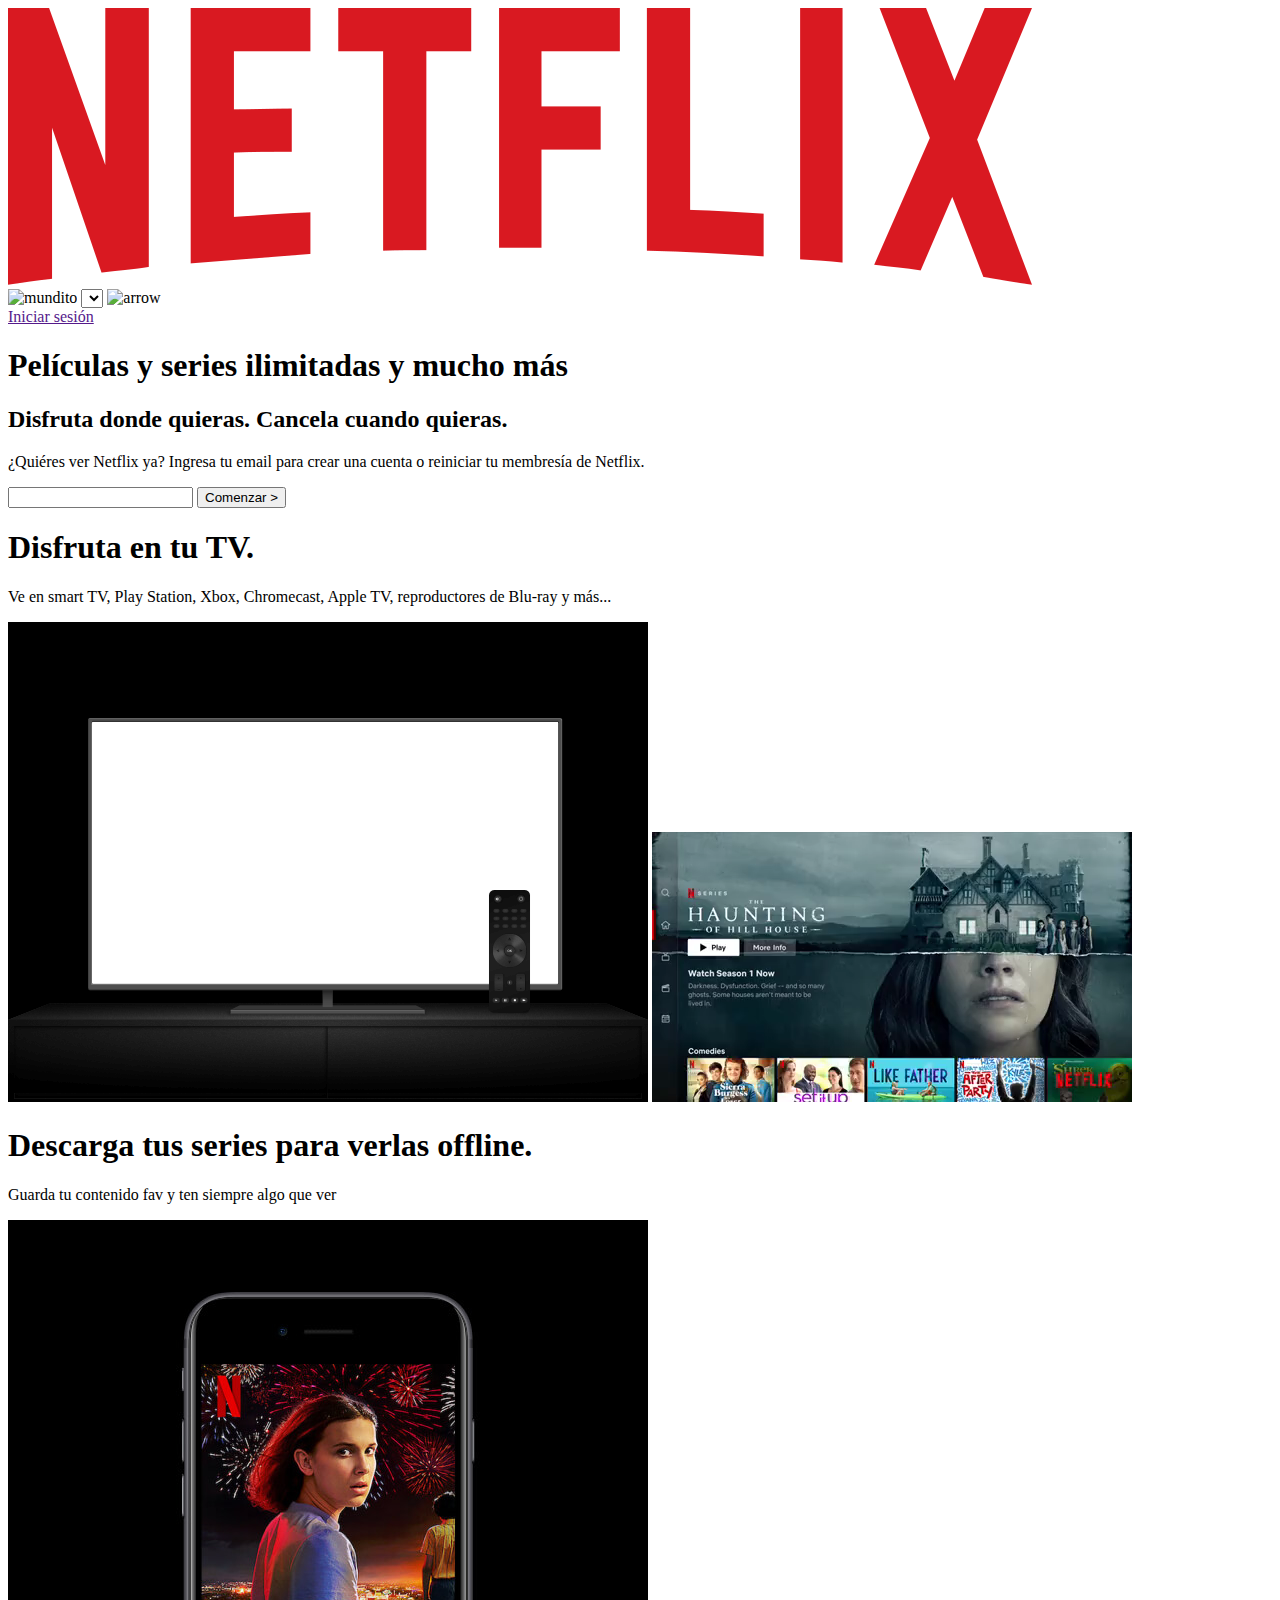
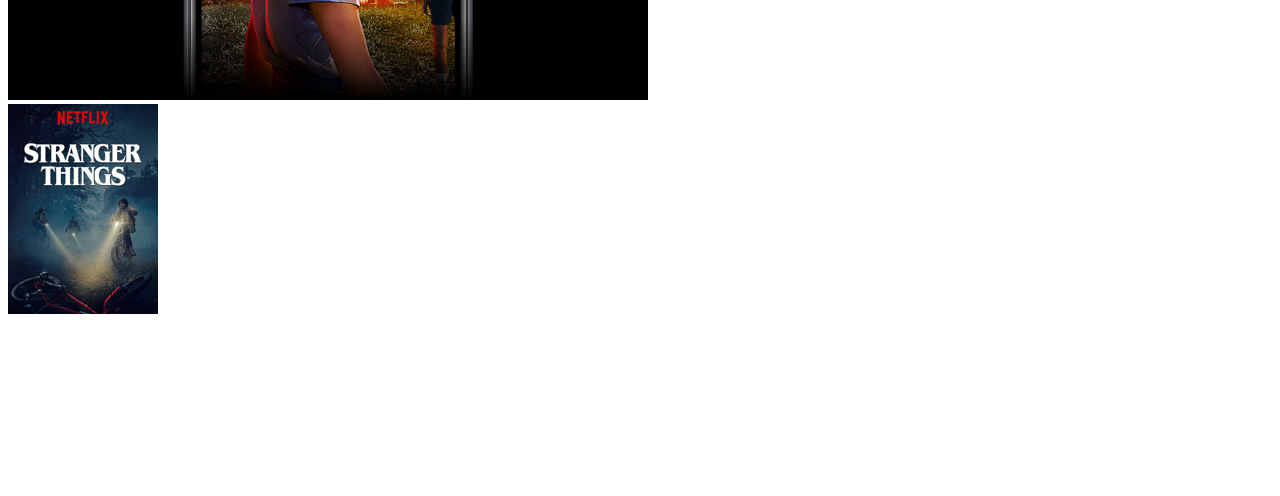
==== index.html @ 96c346c4 "many changes done" ====
<!DOCTYPE html>
<html lang="en">

	<head>
		<meta charset="UTF-8">
		<meta http-equiv="X-UA-Compatible" content="IE=edge">
		<meta name="viewport" content="width=device-width, initial-scale=1.0">
		<link rel="shortcut icon" href="./assets/icons/nficon.ico" type="image/x-icon">
		<link rel="stylesheet" href="css/main.css">
		<title>Netflix Clone</title>
	</head>

	<body>
		<header>
			<div class="navbar">
				<img src="./assets/img/netflix-logo.png" alt="netflix-logo" class="logo">
				<div class="language-switcher">
					<img src="mundito" alt="mundito">
					<select name="" id="" class="switcher">Español</select>
					<img src="arrow" alt="arrow">
				</div>
				<a href="" class="login">Iniciar sesión</a>
			</div>
		</header>
		<section class="hero">
			<h1 class="title">Películas y series ilimitadas y mucho más</h1>
			<h2 class="subtitle">Disfruta donde quieras. Cancela cuando quieras.</h2>
			<p>¿Quiéres ver Netflix ya? Ingresa tu email para crear una cuenta o reiniciar tu membresía de Netflix.</p>
			<input type="email">
			<button class="begin">Comenzar > </button>
		</section>
		<section class="devices">
			<h1 class="title">Disfruta en tu TV.</h1>
			<p>Ve en smart TV, Play Station, Xbox, Chromecast, Apple TV, reproductores de Blu-ray y más...</p>
			<div class="full-img-tele">
				<img src="./assets/img/tv.png" alt="tv">
				<video src="./assets/videos/video-tv-1.m4v"></video>
			</div>
		</section>
		<section class="download">
			<h1 class="title">Descarga tus series para verlas offline.</h1>
			<p>Guarda tu contenido fav y ten siempre algo que ver</p>
			<div class="full-img-stranger">
				<img src="./assets/img/mobile-stranger.jpg" alt="stranger">
				<div class="wrapper">
					<img src="./assets/img/boxshot-stranger-things.png" alt="maybe">
					<p></p>
					<p></p>
					<video src=""></video>
				</div>
			</div>
		</section>
		
	</body>
</html>
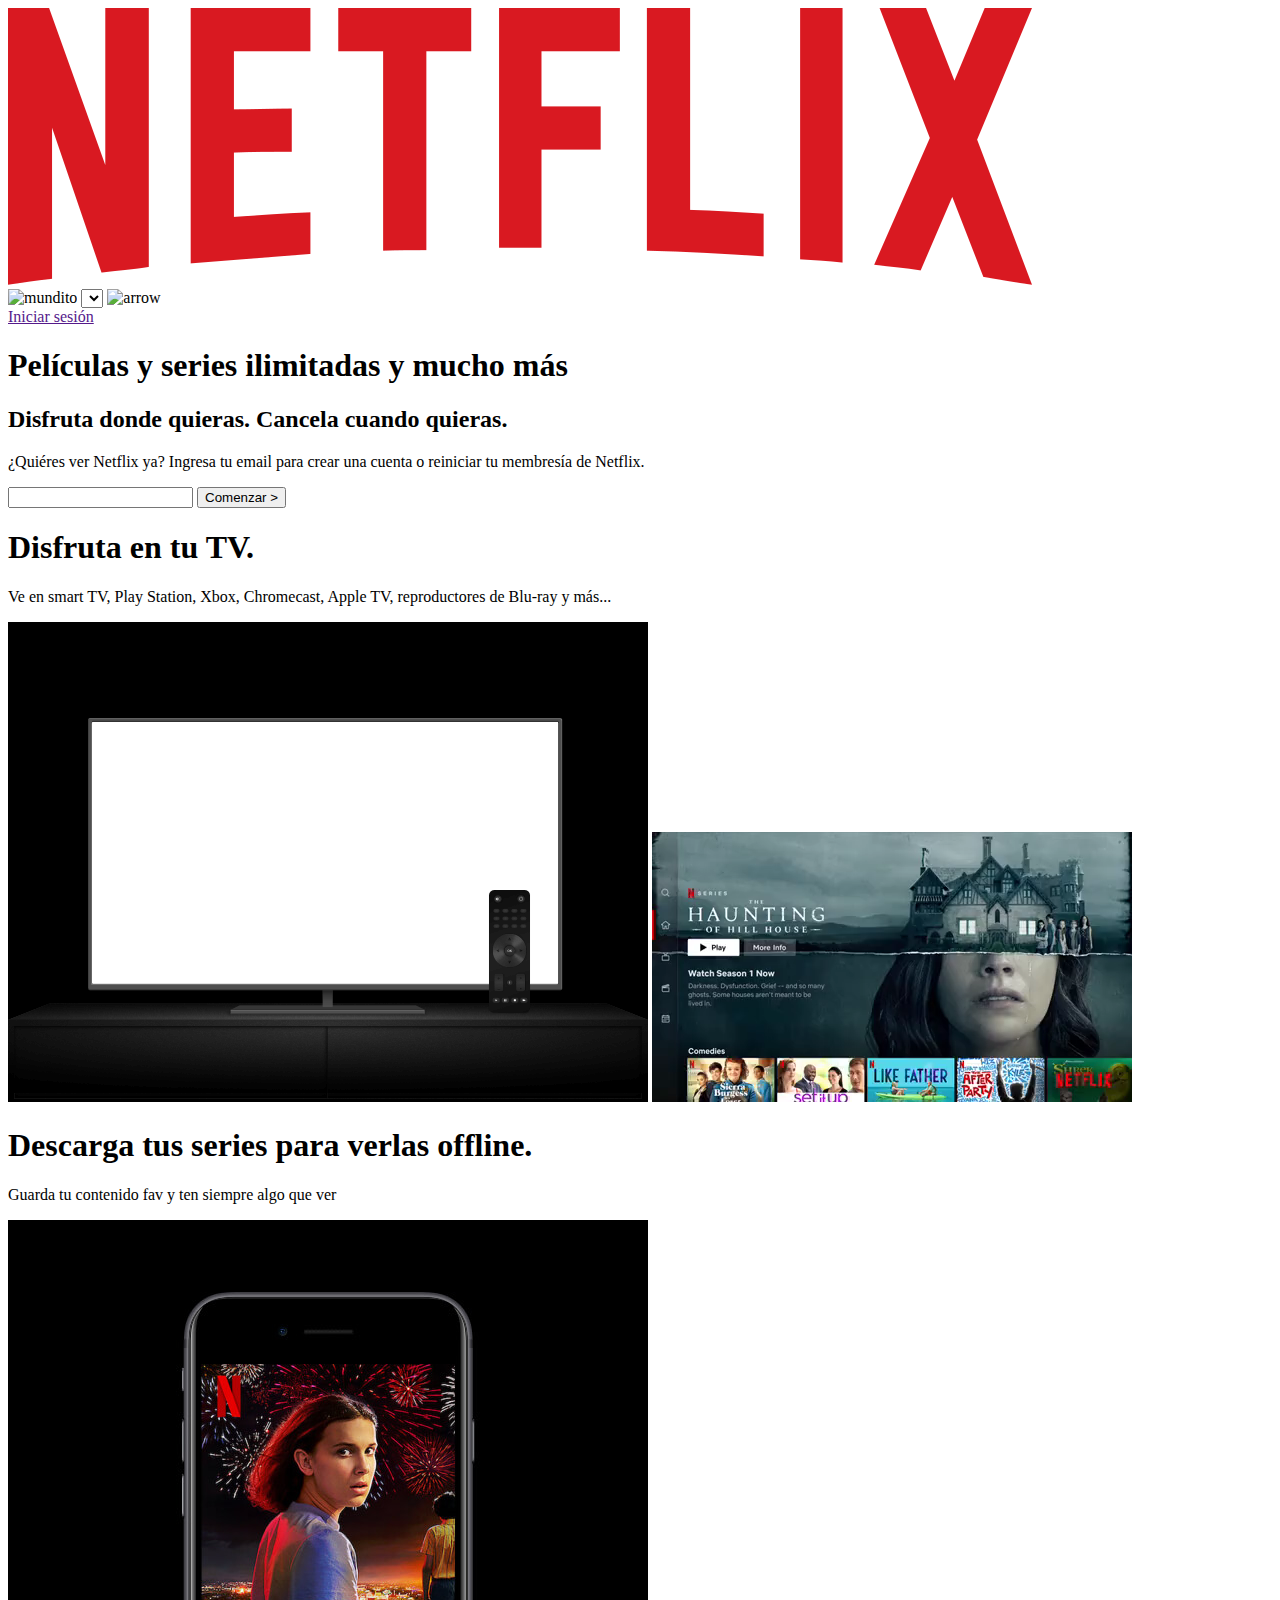
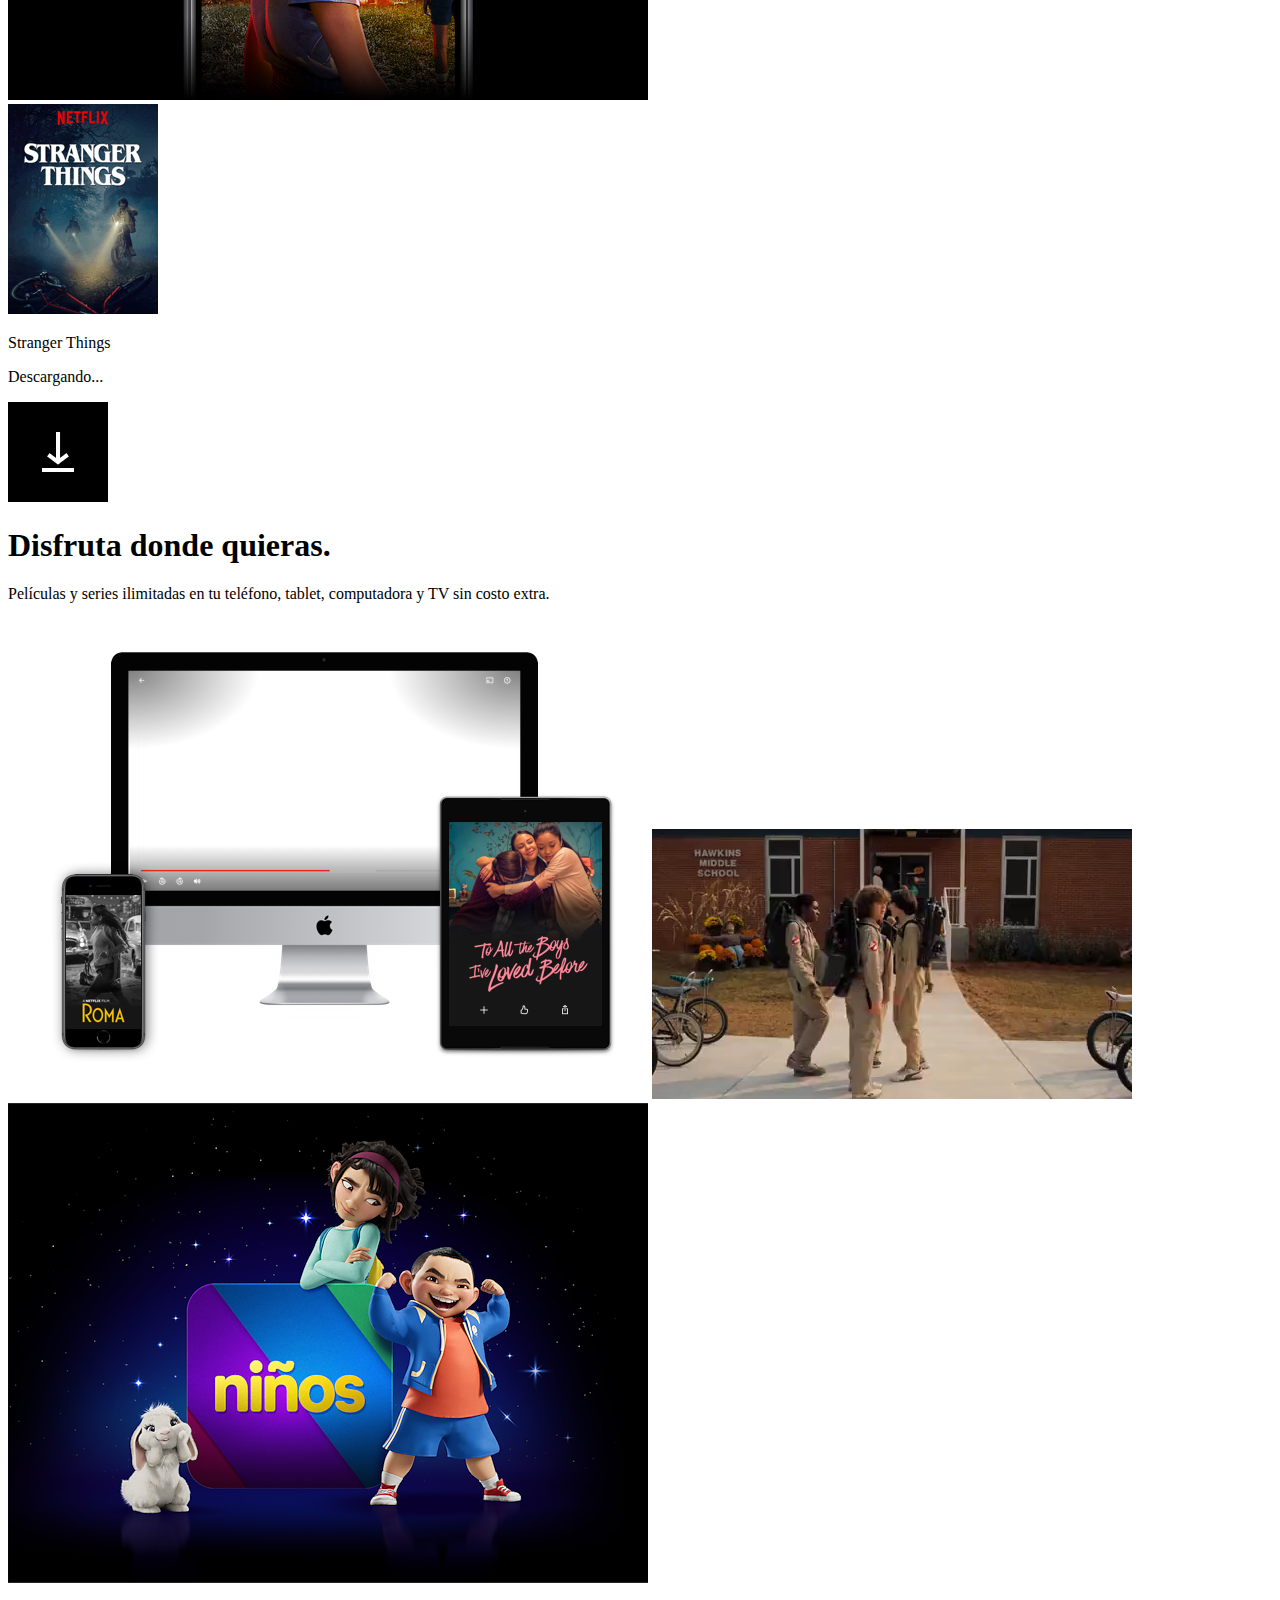
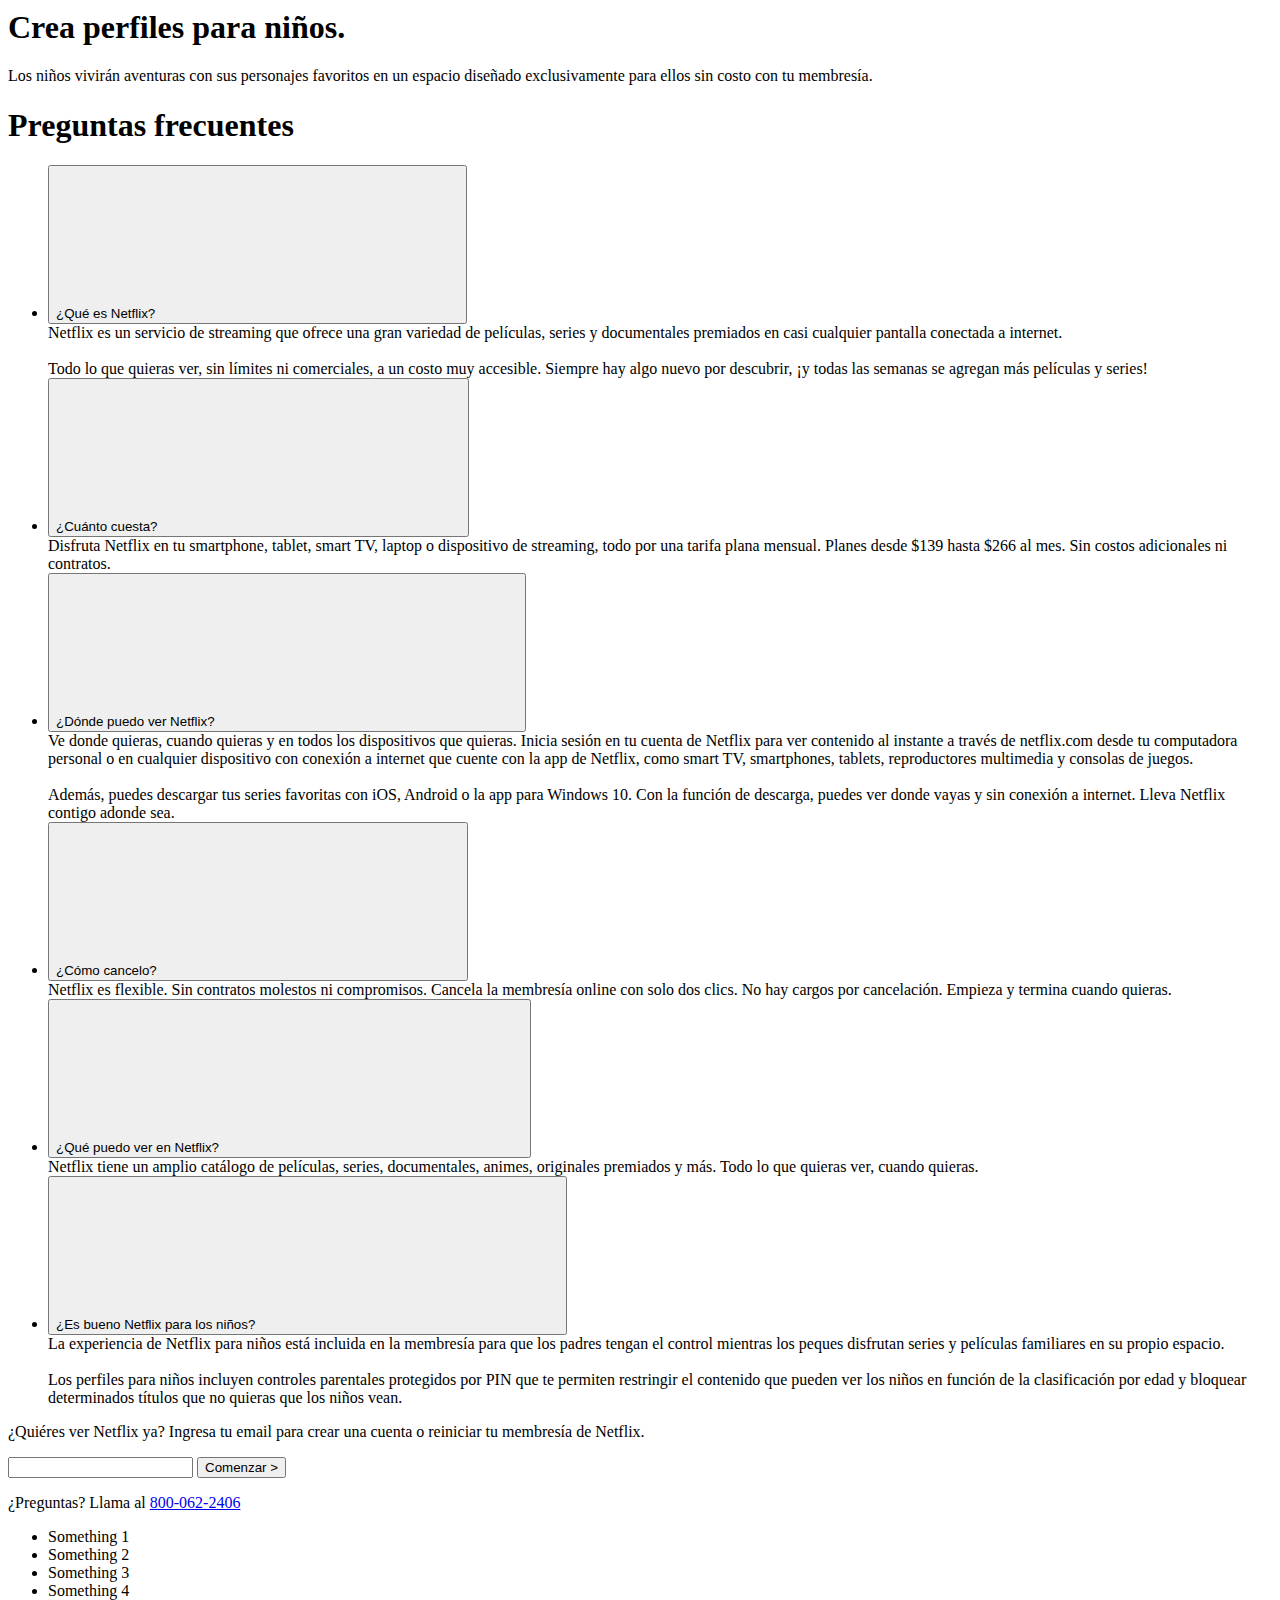
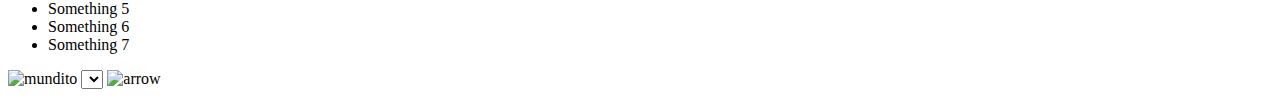
==== commit 1585d625: "estructura base de landing netflix terminada" ====
--- a/index.html
+++ b/index.html
@@ -25,9 +25,11 @@
 		<section class="hero">
 			<h1 class="title">Películas y series ilimitadas y mucho más</h1>
 			<h2 class="subtitle">Disfruta donde quieras. Cancela cuando quieras.</h2>
-			<p>¿Quiéres ver Netflix ya? Ingresa tu email para crear una cuenta o reiniciar tu membresía de Netflix.</p>
-			<input type="email">
-			<button class="begin">Comenzar > </button>
+			<div class="card">
+				<p>¿Quiéres ver Netflix ya? Ingresa tu email para crear una cuenta o reiniciar tu membresía de Netflix.</p>
+				<input type="email">
+				<button class="begin">Comenzar > </button>
+			</div>
 		</section>
 		<section class="devices">
 			<h1 class="title">Disfruta en tu TV.</h1>
@@ -44,12 +46,151 @@
 				<img src="./assets/img/mobile-stranger.jpg" alt="stranger">
 				<div class="wrapper">
 					<img src="./assets/img/boxshot-stranger-things.png" alt="maybe">
-					<p></p>
-					<p></p>
-					<video src=""></video>
+					<p>Stranger Things</p>
+					<p>Descargando...</p>
+					<img src="./assets/gifs/download-icon.gif" alt="download-gif">
 				</div>
 			</div>
 		</section>
-		
+		<section class="anywhere">
+			<h1 class="title">Disfruta donde quieras.</h1>
+			<p>Películas y series ilimitadas en tu teléfono, tablet, computadora y TV sin costo extra.</p>
+			<div class="wrapper">
+				<img src="./assets/img/device-pile.png" alt="devices">
+				<video src="./assets/videos/video-devices.m4v"></video>
+			</div>
+		</section>
+		<section class="kids">
+			<img src="./assets/img/kids.png" alt="kids-section">
+			<div class="text-kids">
+				<h1 class="title">Crea perfiles para niños.</h1>
+				<p>Los niños vivirán aventuras con sus personajes favoritos en un espacio diseñado exclusivamente para ellos sin
+					costo con tu membresía.</p>
+			</div>
+		</section>
+		<section class="faq">
+			<h1 class="title">Preguntas frecuentes</h1>
+			<ul class="faqs-list">
+				<li>
+					<button>¿Qué es Netflix?
+						<svg>cross</svg>
+					</button>
+					<div class="faq-answer">
+						<span>
+							Netflix es un servicio de streaming que ofrece una gran variedad de películas, series y documentales
+							premiados en casi
+							cualquier pantalla conectada a internet.
+							<br>
+							<br>
+							Todo lo que quieras ver, sin límites ni comerciales, a un costo muy accesible. Siempre hay algo nuevo por
+							descubrir, ¡y
+							todas las semanas se agregan más películas y series!
+						</span>
+					</div>
+				</li>
+				<li>
+					<button>¿Cuánto cuesta?
+						<svg>cross</svg>
+					</button>
+					<div class="faq-answer">
+						<span>
+							Disfruta Netflix en tu smartphone, tablet, smart TV, laptop o dispositivo de streaming, todo por una
+							tarifa plana
+							mensual. Planes desde $139 hasta $266 al mes. Sin costos adicionales ni contratos.
+						</span>
+					</div>
+				</li>
+				<li>
+					<button>¿Dónde puedo ver Netflix?
+						<svg>cross</svg>
+					</button>
+					<div class="faq-answer">
+						<span>
+							Ve donde quieras, cuando quieras y en todos los dispositivos que quieras. Inicia sesión en tu cuenta
+							de Netflix para ver
+							contenido al instante a través de netflix.com desde tu computadora personal o en cualquier dispositivo con
+							conexión a
+							internet que cuente con la app de Netflix, como smart TV, smartphones, tablets, reproductores multimedia y
+							consolas de
+							juegos.
+							<br>
+							<br>
+							Además, puedes descargar tus series favoritas con iOS, Android o la app para Windows 10. Con la función de
+							descarga,
+							puedes ver donde vayas y sin conexión a internet. Lleva Netflix contigo adonde sea.
+						</span>
+					</div>
+				</li>
+				<li>
+					<button>¿Cómo cancelo?
+						<svg>cross</svg>
+					</button>
+					<div class="faq-answer">
+						<span>
+							Netflix es flexible. Sin contratos molestos ni compromisos. Cancela la membresía online con solo dos
+							clics. No hay cargos por cancelación. Empieza y termina cuando quieras.
+						</span>
+					</div>
+				</li>
+				<li>
+					<button>¿Qué puedo ver en Netflix?
+						<svg>cross</svg>
+					</button>
+					<div class="faq-answer">
+						<span>
+							Netflix tiene un amplio catálogo de películas, series, documentales, animes, originales premiados y
+							más. Todo lo que quieras ver, cuando quieras.
+						</span>
+					</div>
+				</li>
+				<li>
+					<button>¿Es bueno Netflix para los niños?
+						<svg>cross</svg>
+					</button>
+					<div class="faq-answer">
+						<span>La experiencia de Netflix para niños está incluida en la membresía para que los padres tengan el
+							control mientras los peques disfrutan series y películas familiares en su propio espacio.
+							<br>
+							<br>
+							Los perfiles para niños incluyen controles parentales protegidos por PIN que te permiten restringir el
+							contenido que
+							pueden ver los niños en función de la clasificación por edad y bloquear determinados títulos que no
+							quieras que los
+							niños vean.
+						</span>
+					</div>
+				</li>
+			</ul>
+			<div class="card">
+				<p>¿Quiéres ver Netflix ya? Ingresa tu email para crear una cuenta o reiniciar tu membresía de Netflix.</p>
+				<input type="email">
+				<button class="begin">Comenzar > </button>
+			</div>
+		</section>
+		<footer class="footer-container">
+			<div class="wrapper">
+				<div class="footer-divider"></div>
+				<div class="footer-question">
+					<p>¿Preguntas? Llama al <a href="#">800-062-2406</a></p>
+				</div>
+				<div class="footer-list">
+					<ul>
+						<li>Something 1</li>
+						<li>Something 2</li>
+						<li>Something 3</li>
+						<li>Something 4</li>
+						<li>Something 5</li>
+						<li>Something 6</li>
+						<li>Something 7</li>
+					</ul>
+				</div>
+			</div>
+			<div class="language-switcher">
+				<img src="mundito" alt="mundito">
+				<select name="" id="" class="switcher">Español</select>
+				<img src="arrow" alt="arrow">
+			</div>
+		</footer>
 	</body>
+
 </html>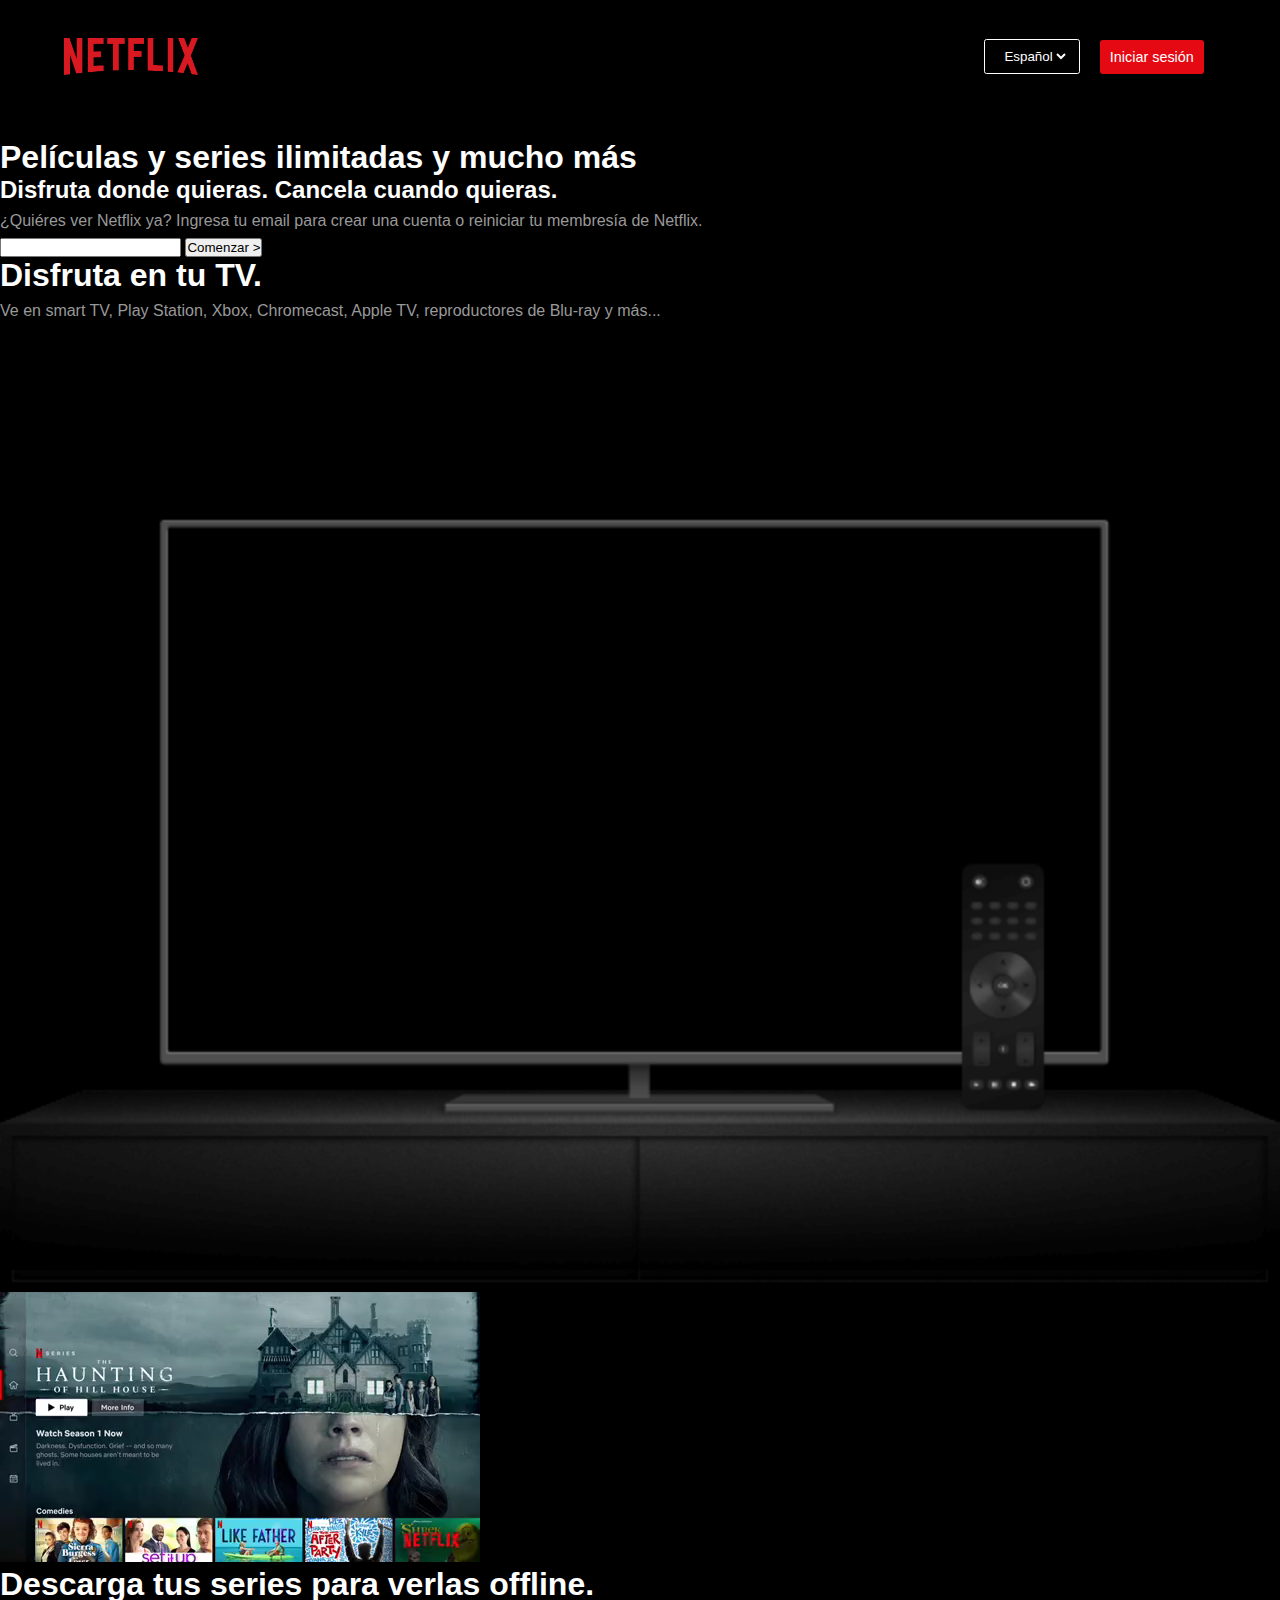
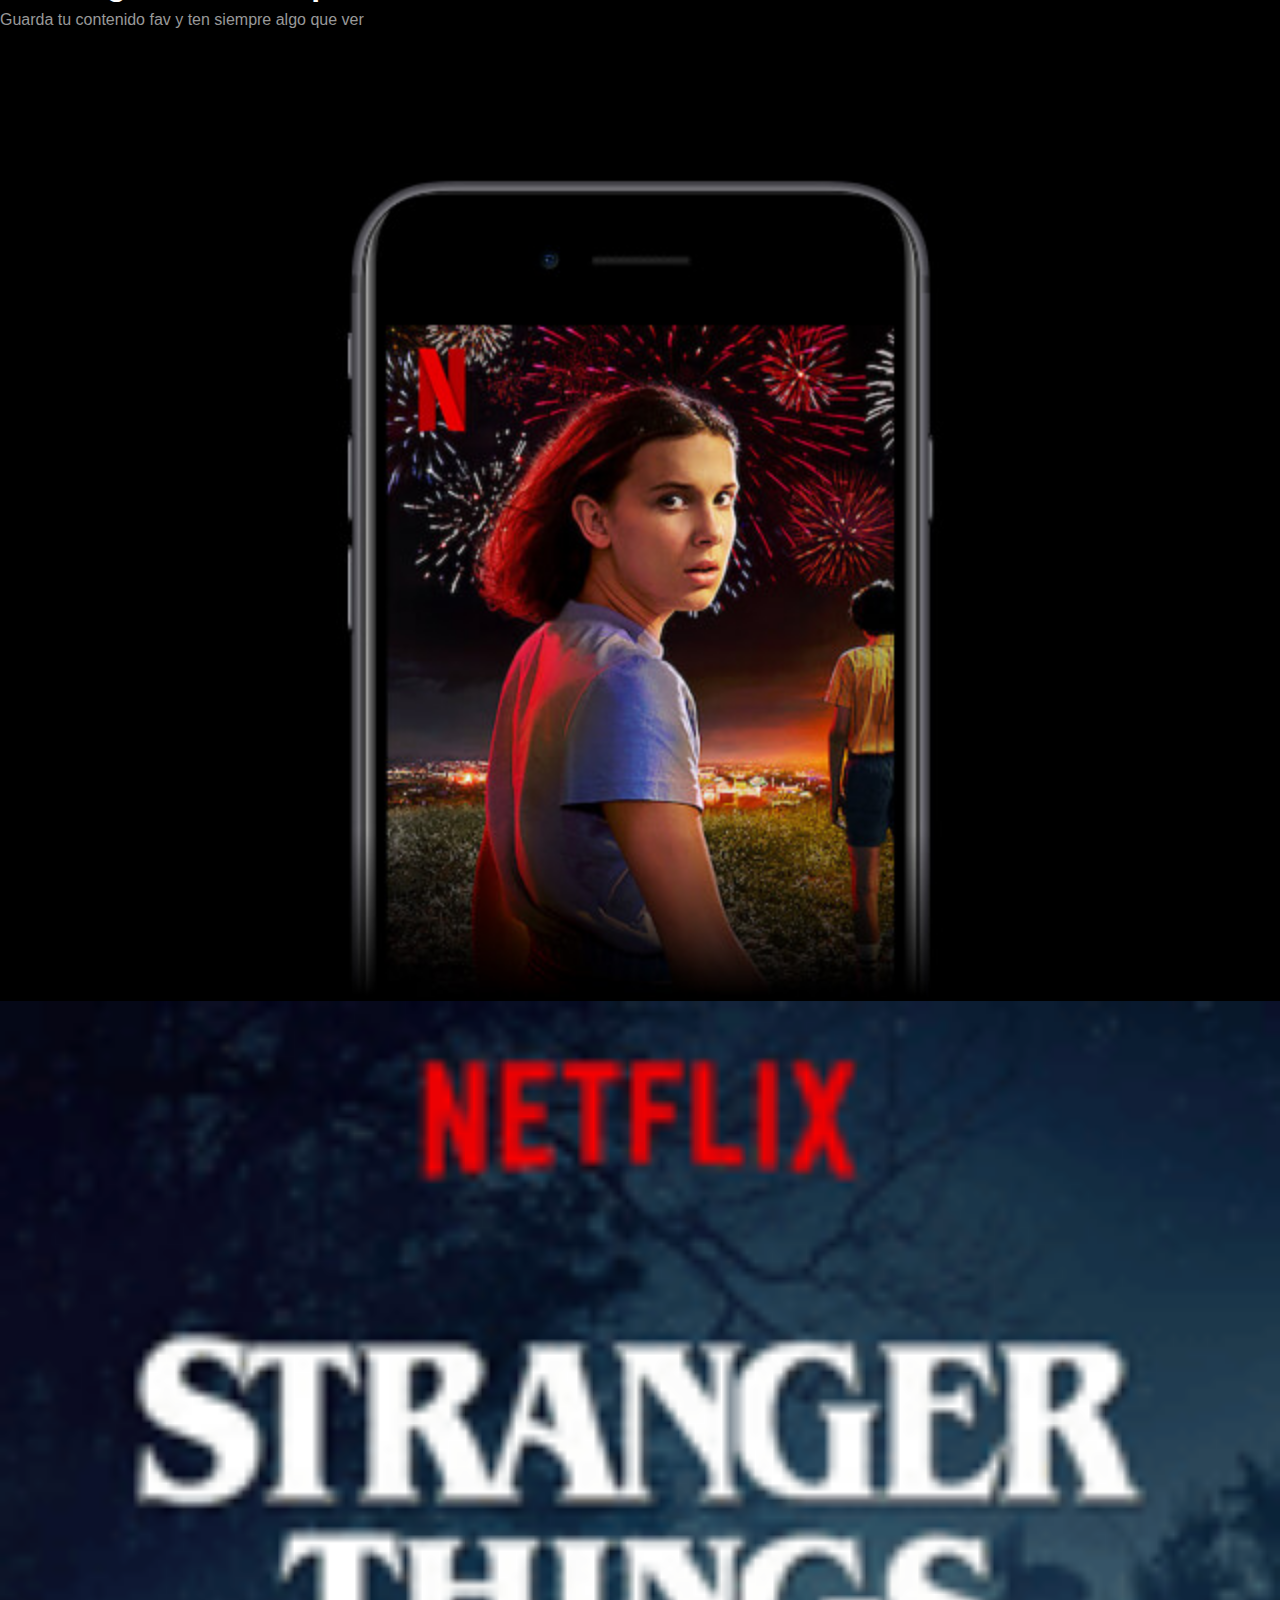
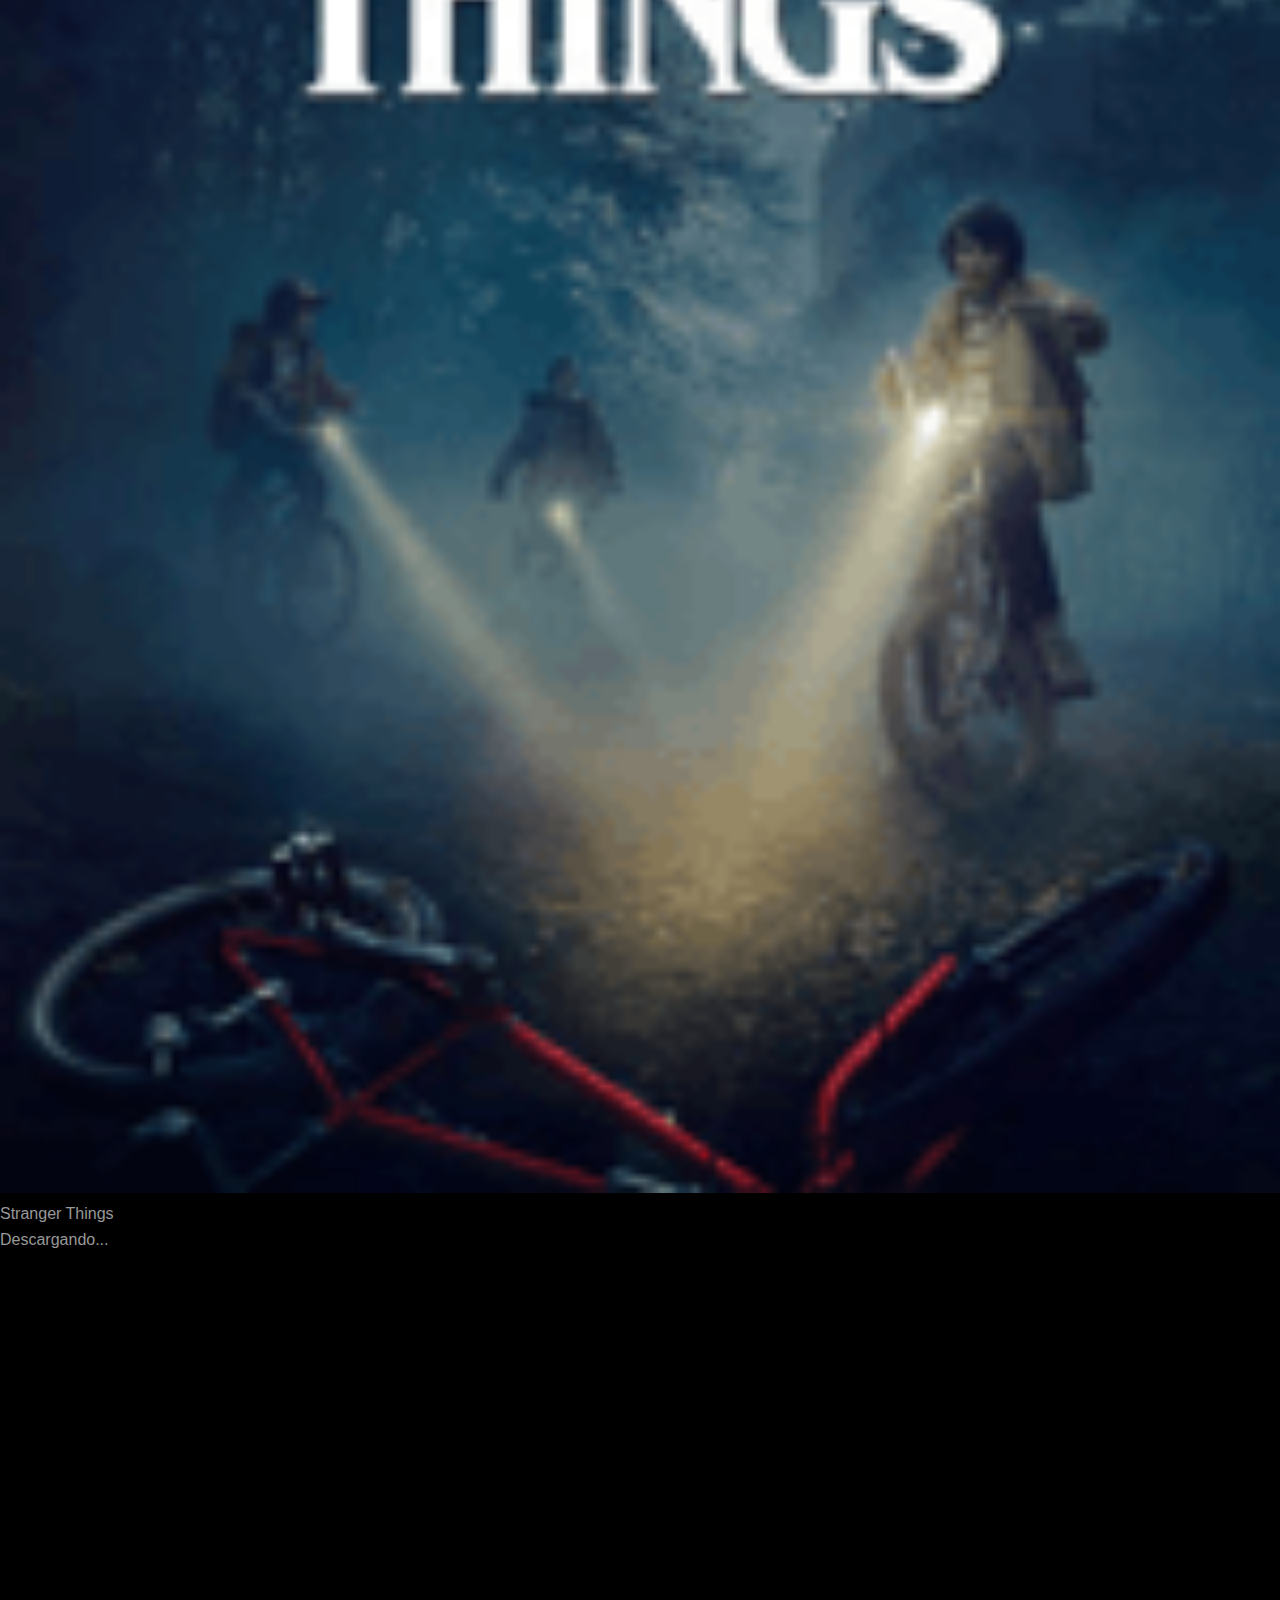
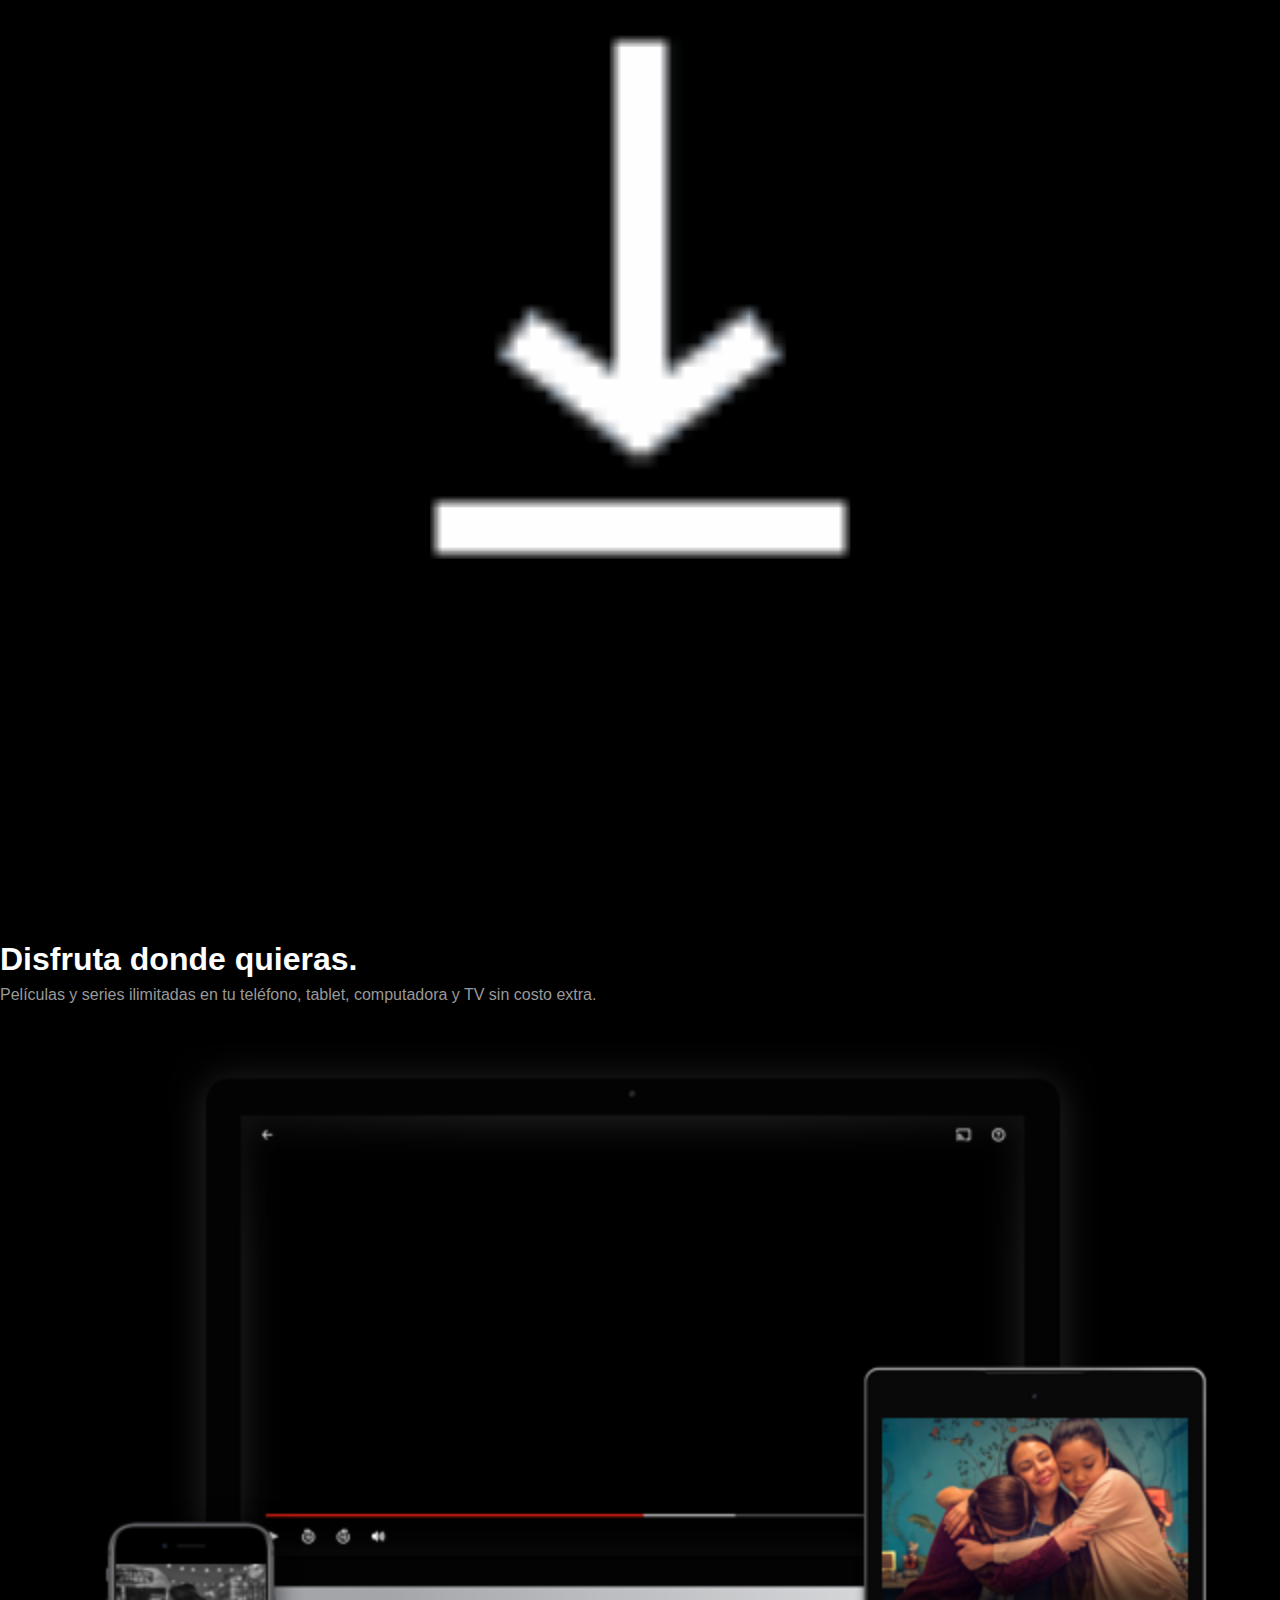
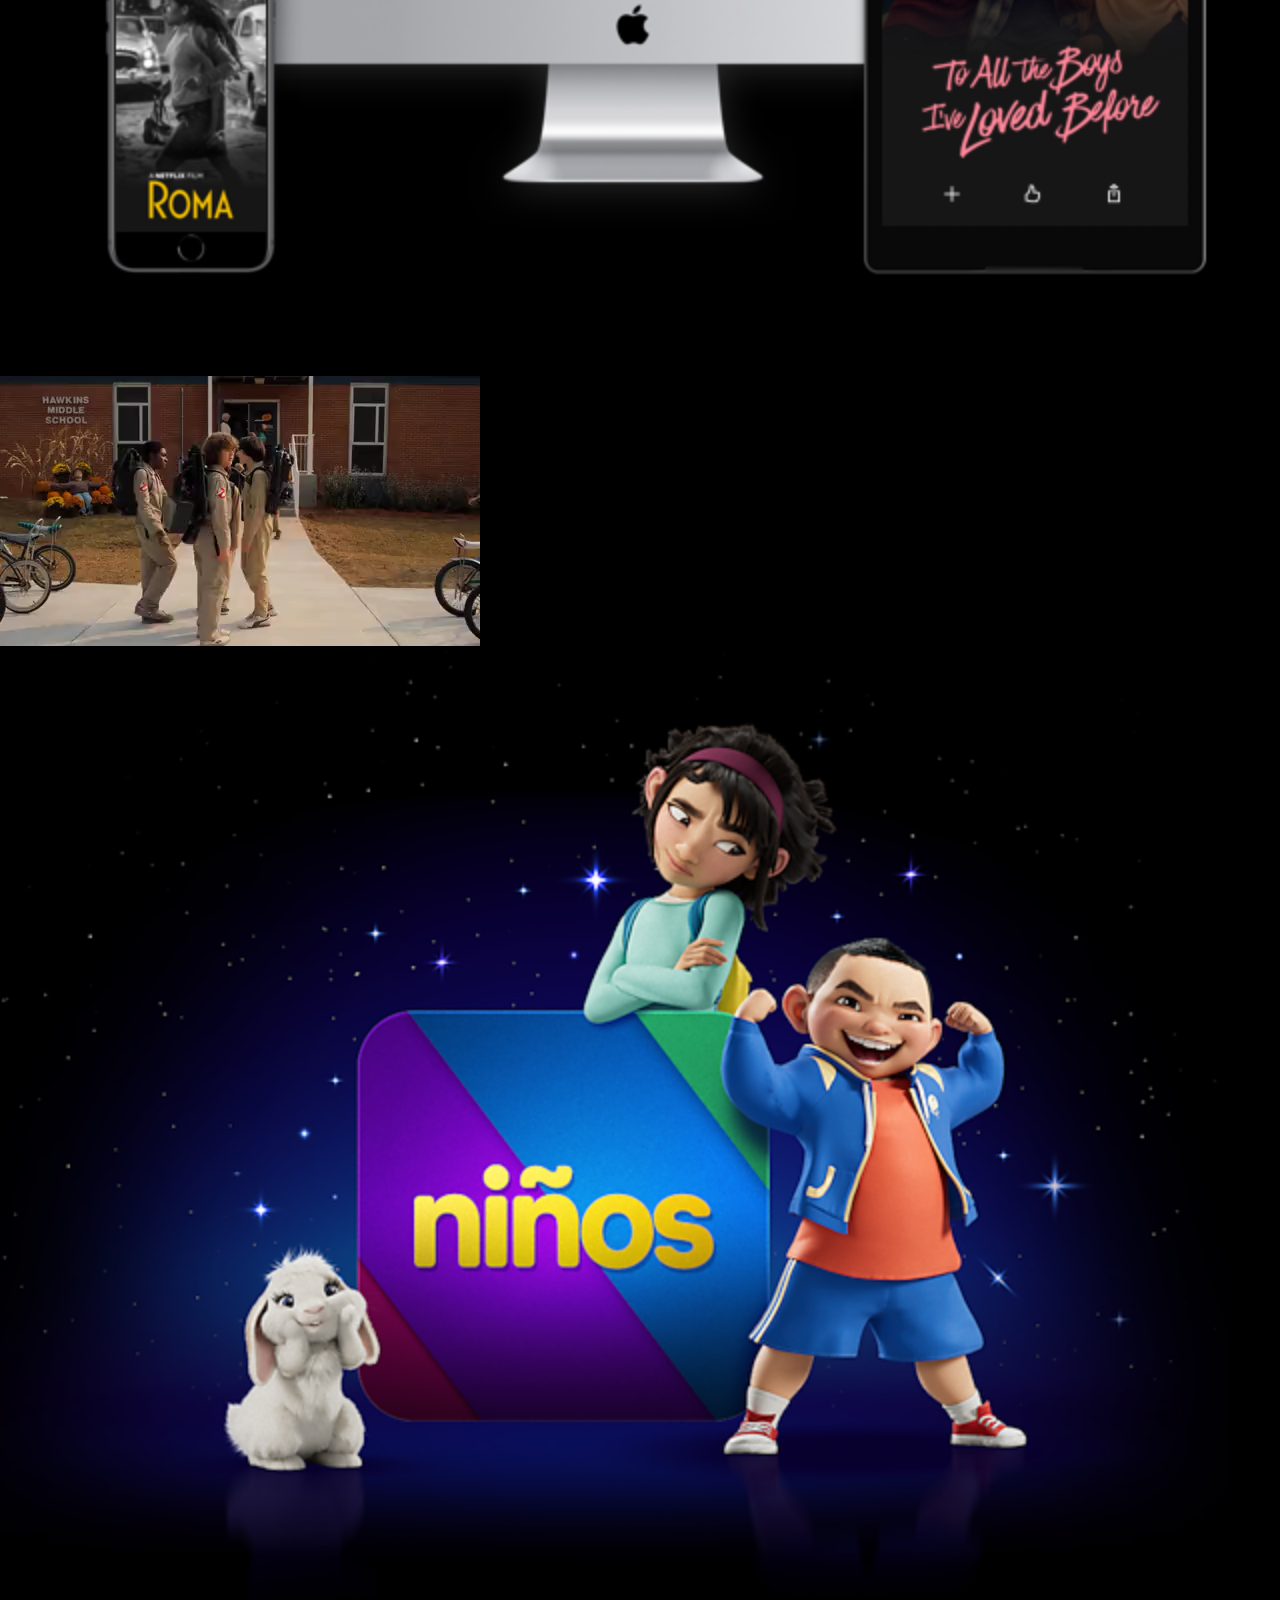
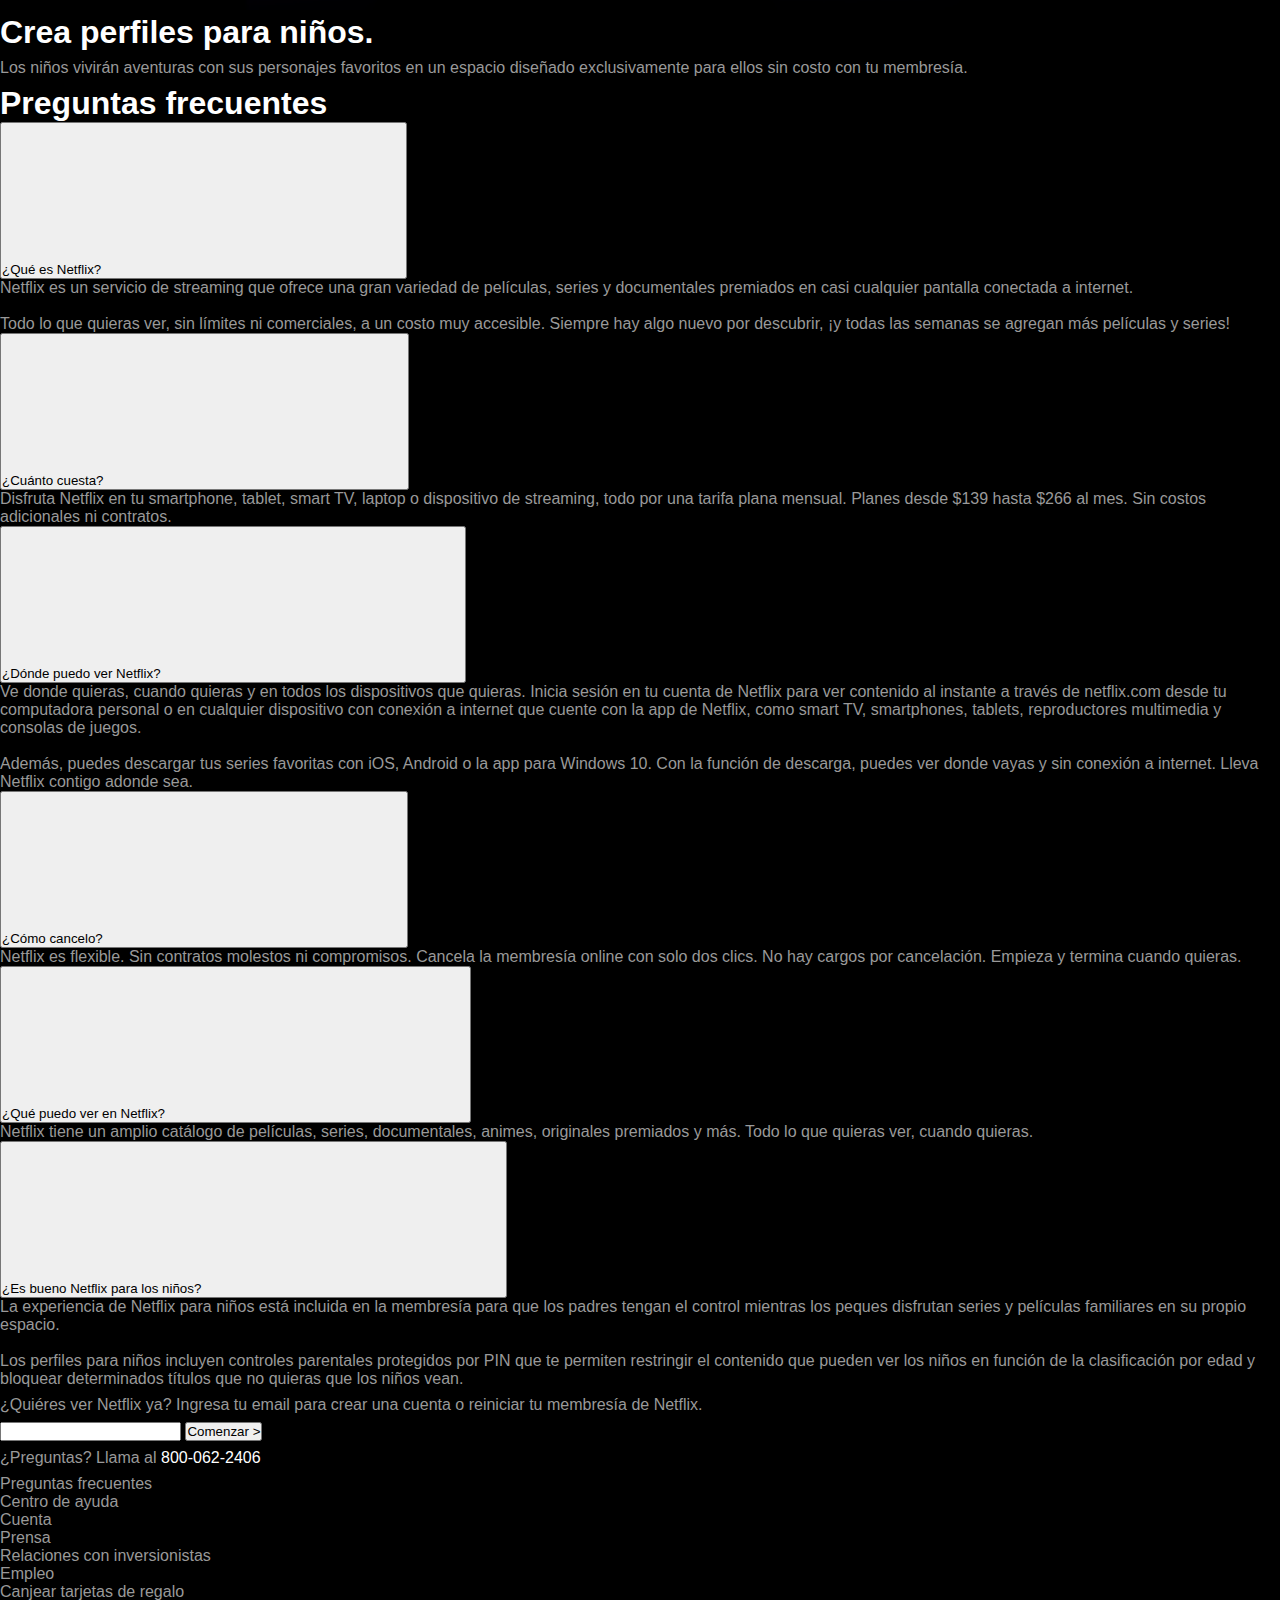
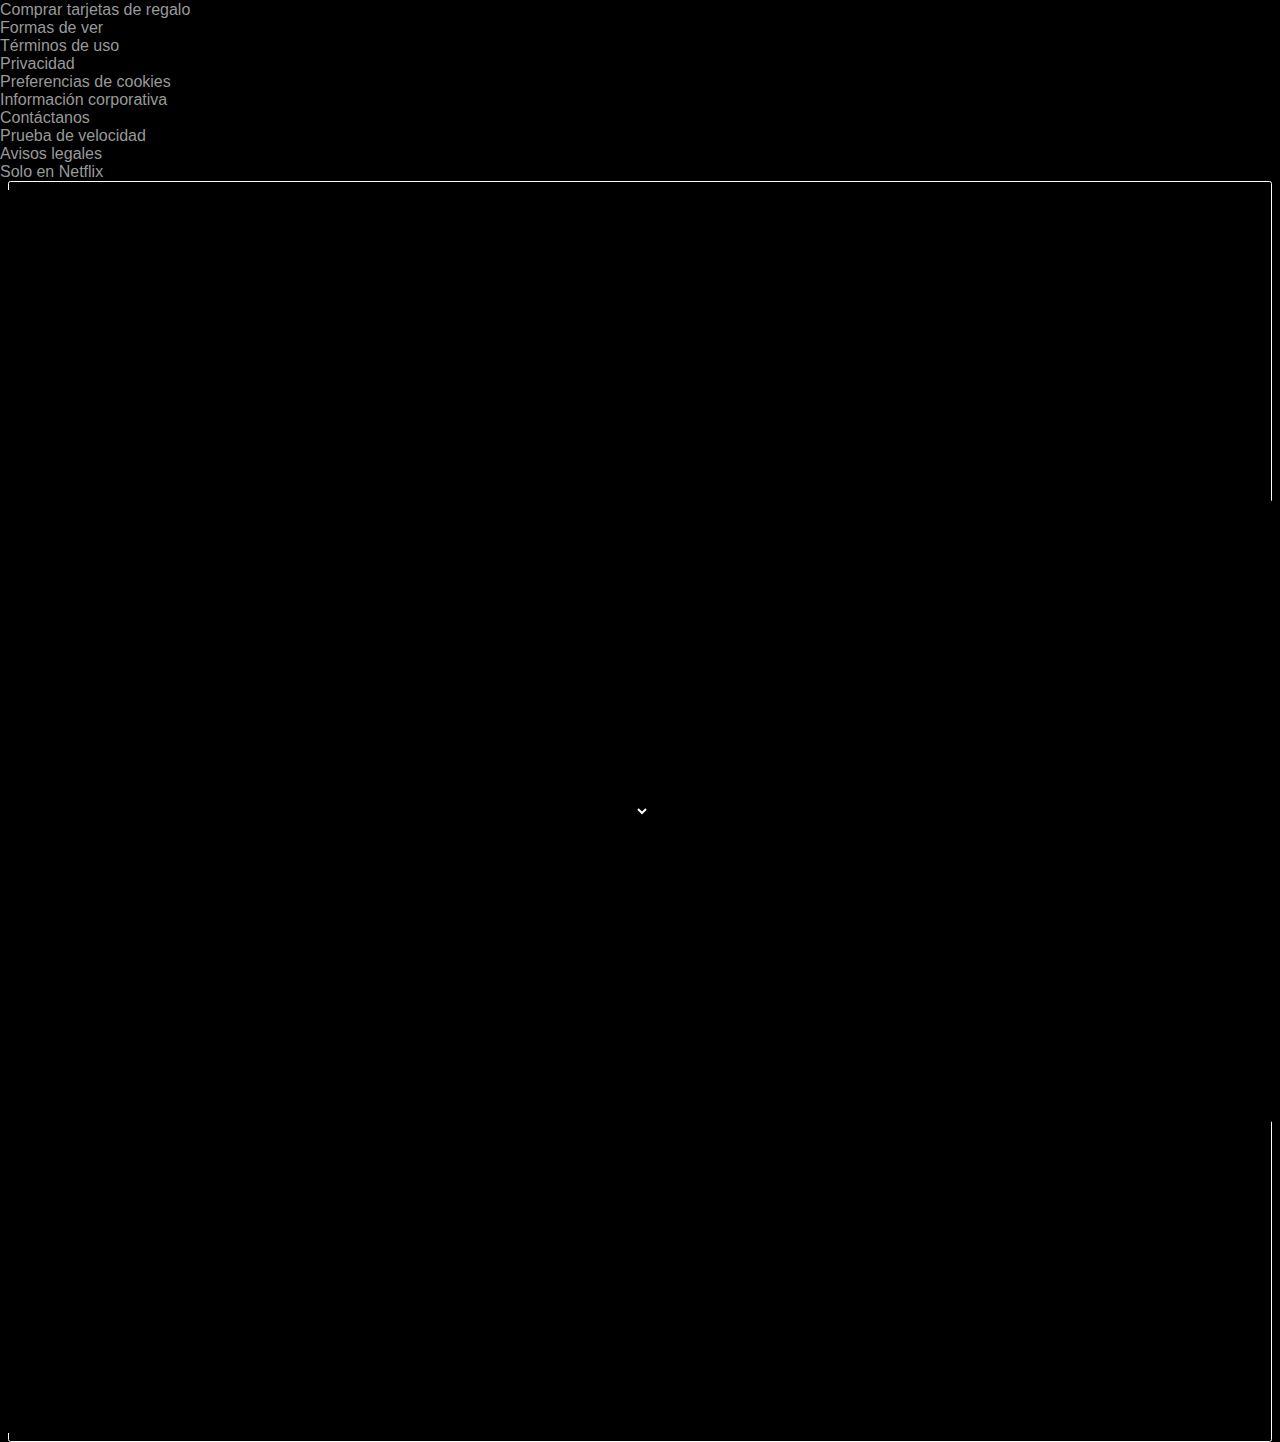
==== commit beb6d1b4: "some icons added for the navbar, navbar styles added, first styles to the doc added" ====
--- a/index.html
+++ b/index.html
@@ -5,32 +5,39 @@
 		<meta charset="UTF-8">
 		<meta http-equiv="X-UA-Compatible" content="IE=edge">
 		<meta name="viewport" content="width=device-width, initial-scale=1.0">
+		<link rel="stylesheet" href="https://use.fontawesome.com/releases/v5.15.4/css/all.css"
+			integrity="sha384-DyZ88mC6Up2uqS4h/KRgHuoeGwBcD4Ng9SiP4dIRy0EXTlnuz47vAwmeGwVChigm" crossorigin="anonymous">
 		<link rel="shortcut icon" href="./assets/icons/nficon.ico" type="image/x-icon">
 		<link rel="stylesheet" href="css/main.css">
 		<title>Netflix Clone</title>
 	</head>
 
 	<body>
-		<header>
-			<div class="navbar">
-				<img src="./assets/img/netflix-logo.png" alt="netflix-logo" class="logo">
-				<div class="language-switcher">
-					<img src="mundito" alt="mundito">
-					<select name="" id="" class="switcher">Español</select>
-					<img src="arrow" alt="arrow">
-				</div>
-				<a href="" class="login">Iniciar sesión</a>
+		<header class="showcase">
+			<div class="showcase-top">
+				<img src="./assets/img/netflix-logo.png" alt="netflix-logo">
+				<div class="right-nav">
+					<div class="language-switcher">
+						<i class="fas fa-globe"></i>
+						<select name="" id="" class="switcher">
+							<option selected lang="es" value="/mx/" data-language="es" data-country="MX">
+								Español
+							</option>
+						</select>
+					</div>
+					<a href="#" class="login">Iniciar sesión</a>
+				</div>
+			</div>
+			<div class="showcase-hero-content">
+				<h1 class="title">Películas y series ilimitadas y mucho más</h1>
+				<h2 class="subtitle">Disfruta donde quieras. Cancela cuando quieras.</h2>
+				<div class="card">
+					<p>¿Quiéres ver Netflix ya? Ingresa tu email para crear una cuenta o reiniciar tu membresía de Netflix.</p>
+					<input type="email">
+					<button class="begin"> Comenzar > </button>
+				</div>
 			</div>
 		</header>
-		<section class="hero">
-			<h1 class="title">Películas y series ilimitadas y mucho más</h1>
-			<h2 class="subtitle">Disfruta donde quieras. Cancela cuando quieras.</h2>
-			<div class="card">
-				<p>¿Quiéres ver Netflix ya? Ingresa tu email para crear una cuenta o reiniciar tu membresía de Netflix.</p>
-				<input type="email">
-				<button class="begin">Comenzar > </button>
-			</div>
-		</section>
 		<section class="devices">
 			<h1 class="title">Disfruta en tu TV.</h1>
 			<p>Ve en smart TV, Play Station, Xbox, Chromecast, Apple TV, reproductores de Blu-ray y más...</p>
@@ -175,20 +182,30 @@
 				</div>
 				<div class="footer-list">
 					<ul>
-						<li>Something 1</li>
-						<li>Something 2</li>
-						<li>Something 3</li>
-						<li>Something 4</li>
-						<li>Something 5</li>
-						<li>Something 6</li>
-						<li>Something 7</li>
+						<li>Preguntas frecuentes</li>
+						<li>Centro de ayuda</li>
+						<li>Cuenta</li>
+						<li>Prensa</li>
+						<li>Relaciones con inversionistas</li>
+						<li>Empleo</li>
+						<li>Canjear tarjetas de regalo</li>
+						<li>Comprar tarjetas de regalo</li>
+						<li>Formas de ver</li>
+						<li>Términos de uso</li>
+						<li>Privacidad</li>
+						<li>Preferencias de cookies</li>
+						<li>Información corporativa</li>
+						<li>Contáctanos</li>
+						<li>Prueba de velocidad</li>
+						<li>Avisos legales</li>
+						<li>Solo en Netflix</li>
 					</ul>
 				</div>
 			</div>
 			<div class="language-switcher">
-				<img src="mundito" alt="mundito">
-				<select name="" id="" class="switcher">Español</select>
-				<img src="arrow" alt="arrow">
+				<img src="./assets/icons/globe.svg" alt="mundito">
+				<select name="language-switcher" id="" class="switcher">Español</select>
+				<img src="./assets/icons/down-arrow.svg" alt="arrow">
 			</div>
 		</footer>
 	</body>
--- a/css/main.css
+++ b/css/main.css
@@ -0,0 +1,89 @@
+* {
+	box-sizing: border-box;
+	margin: 0;
+	padding: 0;
+}
+
+body {
+	font-family: "Arial", sans-serif;
+	-webkit-font-smoothing: antialiased;
+	background: #000;
+	color: #999;
+}
+
+ul {
+	list-style: none;
+}
+h1,
+h2,
+h3,
+h4 {
+	color: #fff;
+}
+
+a {
+	color: #fff;
+	text-decoration: none;
+}
+
+p {
+	margin: 0.5rem 0;
+}
+
+img {
+	width: 100%;
+}
+
+.showcase-top {
+	display: flex;
+	justify-content: space-between;
+	align-items: center;
+	padding: 2.4rem 4rem 4rem 4rem;
+}
+
+.showcase-top img {
+	width: auto;
+	height: 2.27rem;
+	padding-top: 0;
+}
+
+.right-nav {
+	display: flex;
+	justify-content: space-between;
+	align-items: center;
+}
+
+.language-switcher {
+	display: flex;
+	flex-direction: row;
+	justify-content: center;
+	align-items: center;
+	border: 0.5px solid #fff;
+	border-radius: 2.6px;
+	padding: 0.5rem 0.575rem;
+	margin: auto 8px;
+	color: #fff;
+}
+
+i {
+	padding: 0 3px;
+}
+
+select {
+	background: transparent;
+	border: none;
+	color: #fff;
+	line-height: normal;
+	font-weight: 400;
+	outline: none;
+}
+.login {
+	background: #e50914;
+	border: 1px solid transparent;
+	border-radius: 3px;
+	line-height: normal;
+	font-size: 0.9rem;
+	padding: 0.5rem 0.575rem;
+	margin: auto 12px;
+	font-weight: 400;
+}
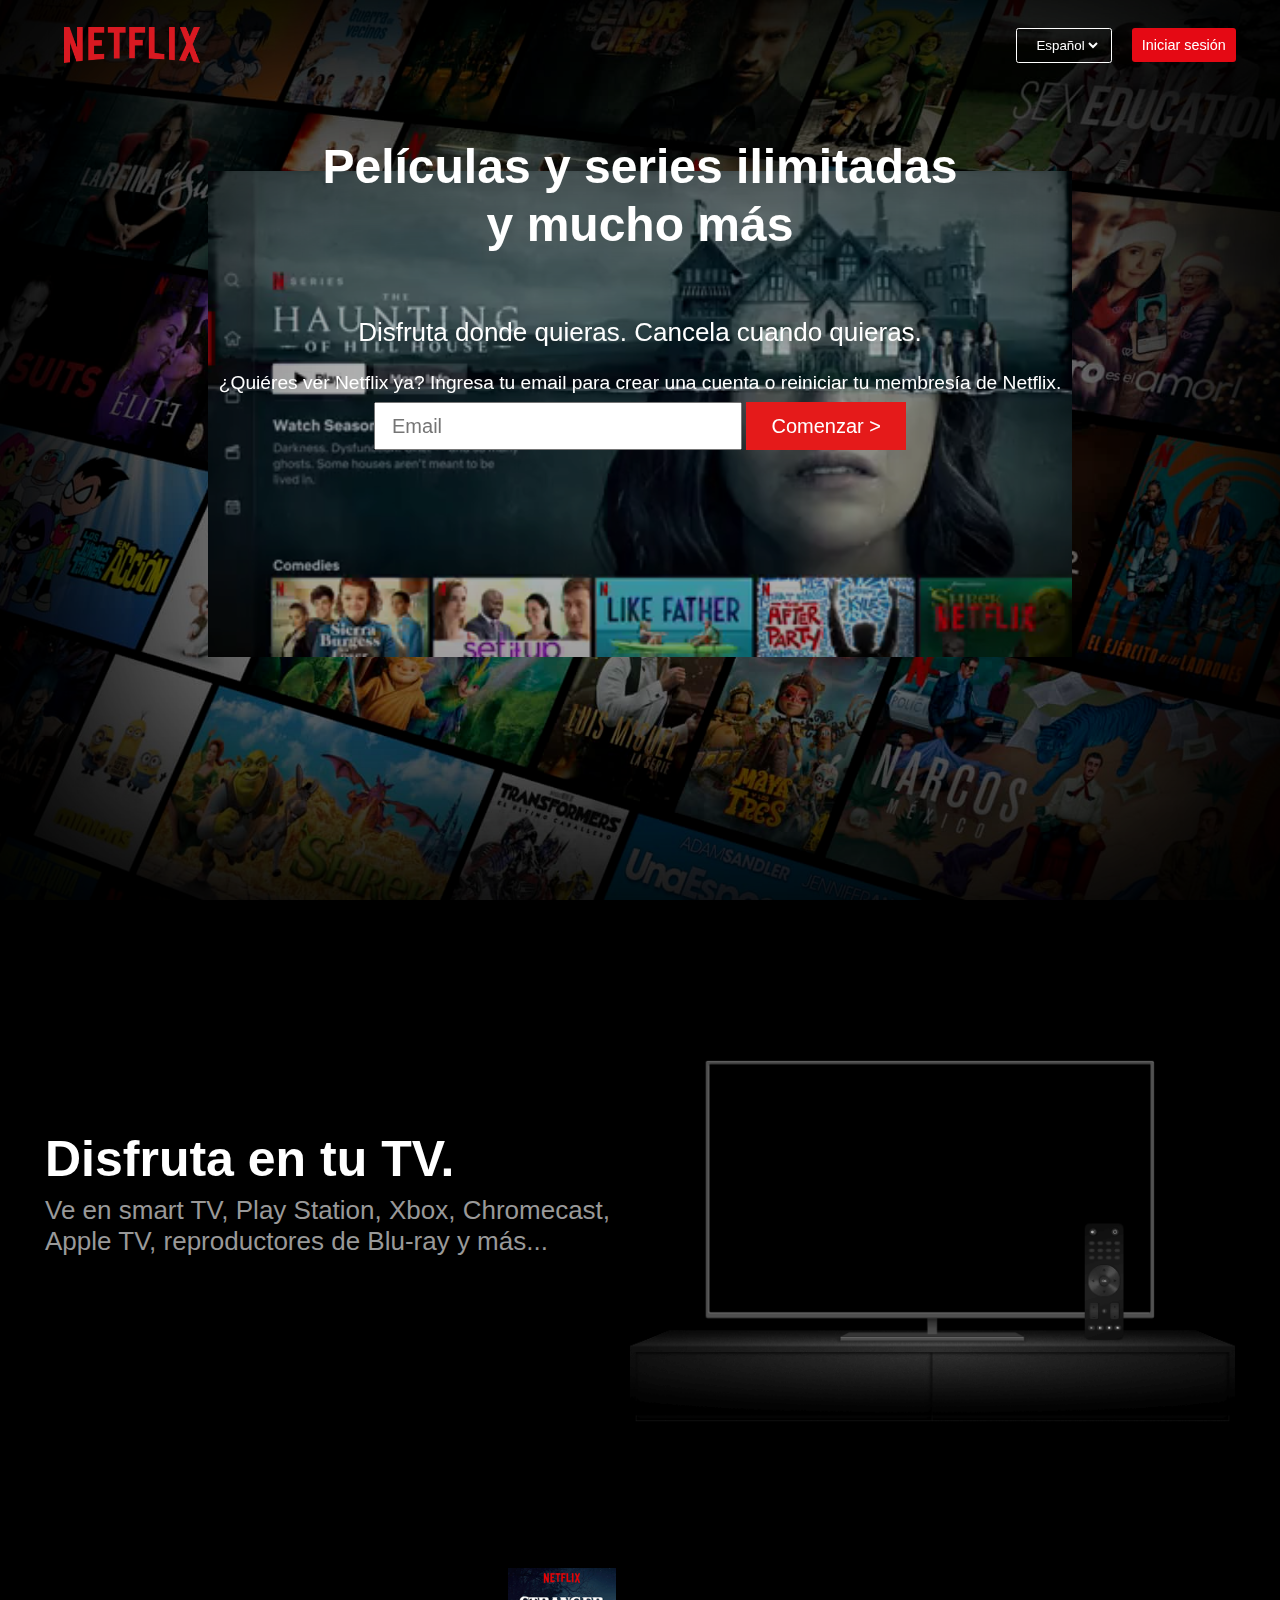
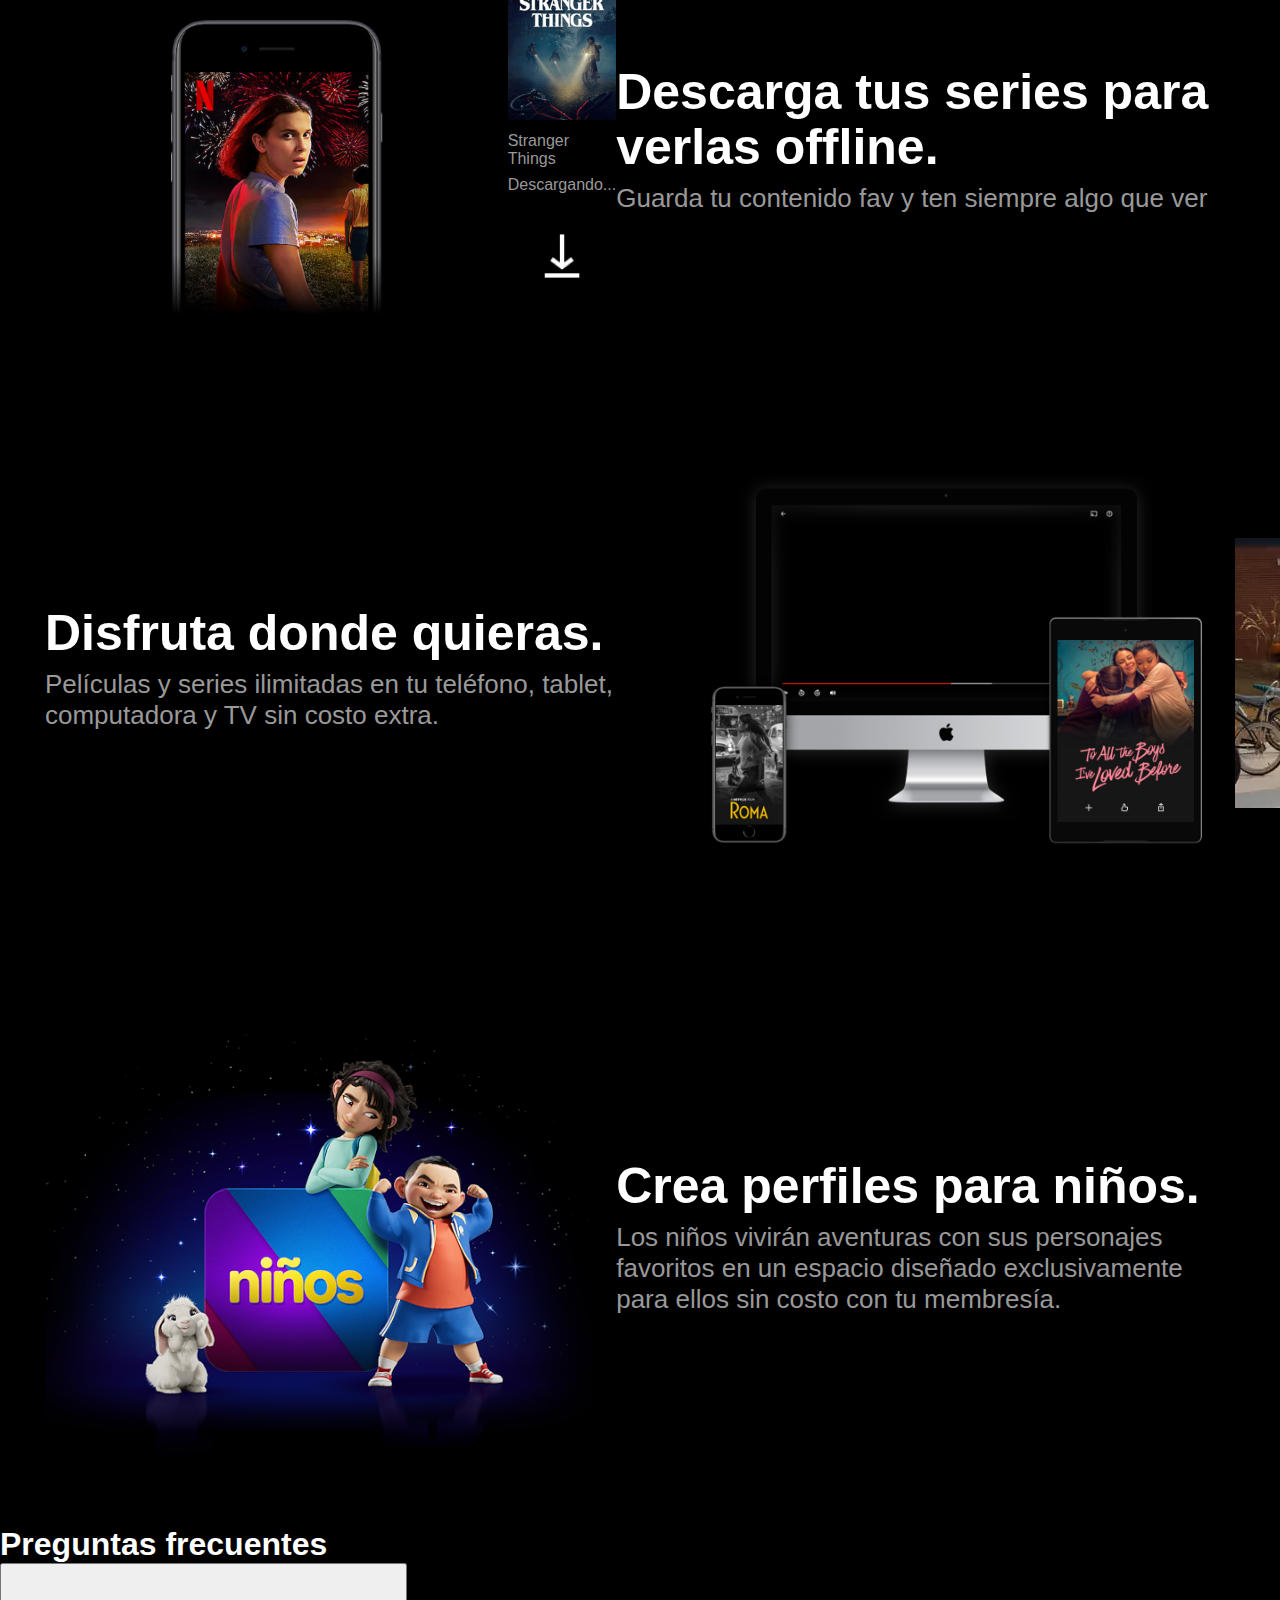
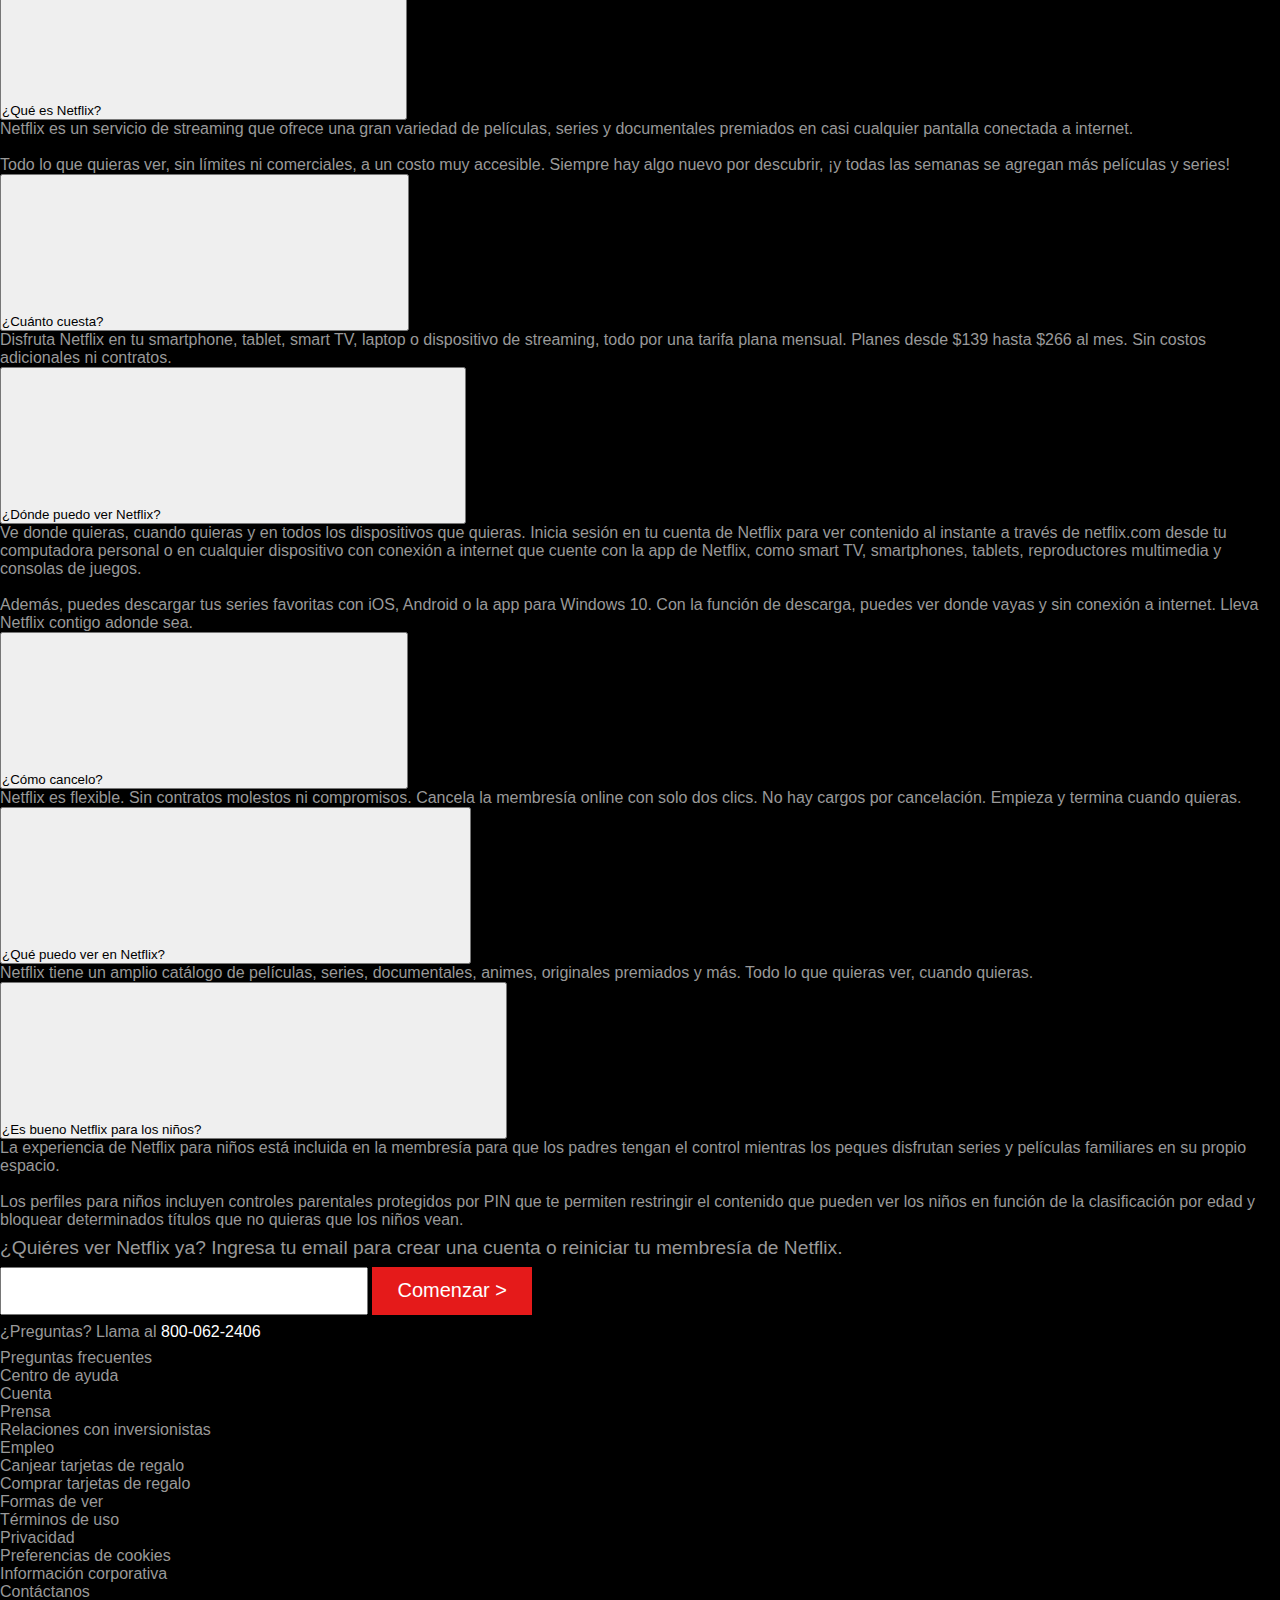
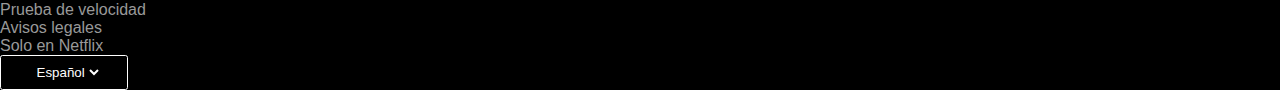
==== commit 8166abde: "estructura de los textos de la seccion main agregada" ====
--- a/index.html
+++ b/index.html
@@ -9,67 +9,91 @@
 			integrity="sha384-DyZ88mC6Up2uqS4h/KRgHuoeGwBcD4Ng9SiP4dIRy0EXTlnuz47vAwmeGwVChigm" crossorigin="anonymous">
 		<link rel="shortcut icon" href="./assets/icons/nficon.ico" type="image/x-icon">
 		<link rel="stylesheet" href="css/main.css">
-		<title>Netflix Clone</title>
+		<title>Netflix México: Ve se...Clone</title>
 	</head>
 
 	<body>
+
 		<header class="showcase">
-			<div class="showcase-top">
-				<img src="./assets/img/netflix-logo.png" alt="netflix-logo">
-				<div class="right-nav">
-					<div class="language-switcher">
-						<i class="fas fa-globe"></i>
-						<select name="" id="" class="switcher">
-							<option selected lang="es" value="/mx/" data-language="es" data-country="MX">
-								Español
-							</option>
-						</select>
-					</div>
-					<a href="#" class="login">Iniciar sesión</a>
-				</div>
-			</div>
-			<div class="showcase-hero-content">
-				<h1 class="title">Películas y series ilimitadas y mucho más</h1>
-				<h2 class="subtitle">Disfruta donde quieras. Cancela cuando quieras.</h2>
-				<div class="card">
-					<p>¿Quiéres ver Netflix ya? Ingresa tu email para crear una cuenta o reiniciar tu membresía de Netflix.</p>
-					<input type="email">
-					<button class="begin"> Comenzar > </button>
+			<div class="showcase-top-bg">
+				<div class="showcase-top">
+					<img src="./assets/img/netflix-logo.png" alt="netflix-logo">
+					<div class="right-nav">
+						<div class="language-switcher">
+							<i class="fas fa-globe"></i>
+							<select name="" id="" class="switcher">
+								<option selected lang="es" value="/mx/" data-language="es" data-country="MX">
+									Español
+								</option>
+								<option lang="en" value="/mx-en/" data-language="en" data-country="MX">
+									English
+								</option>
+							</select>
+						</div>
+						<a href="#" class="login">Iniciar sesión</a>
+					</div>
+				</div>
+				<div class="showcase-hero-content">
+					<h1 class="hero-title">Películas y series ilimitadas y mucho más</h1>
+					<h2 class="hero-subtitle">Disfruta donde quieras. Cancela cuando quieras.</h2>
+					<div class="card">
+						<p>¿Quiéres ver Netflix ya? Ingresa tu email para crear una cuenta o reiniciar tu membresía de Netflix.</p>
+						<input type="email" placeholder="Email">
+						<button> Comenzar > </button>
+					</div>
 				</div>
 			</div>
 		</header>
-		<section class="devices">
-			<h1 class="title">Disfruta en tu TV.</h1>
-			<p>Ve en smart TV, Play Station, Xbox, Chromecast, Apple TV, reproductores de Blu-ray y más...</p>
-			<div class="full-img-tele">
-				<img src="./assets/img/tv.png" alt="tv">
-				<video src="./assets/videos/video-tv-1.m4v"></video>
-			</div>
-		</section>
-		<section class="download">
-			<h1 class="title">Descarga tus series para verlas offline.</h1>
-			<p>Guarda tu contenido fav y ten siempre algo que ver</p>
-			<div class="full-img-stranger">
-				<img src="./assets/img/mobile-stranger.jpg" alt="stranger">
-				<div class="wrapper">
+
+		<section class="main-content devices">
+			<div class="main-section-text">
+				<h1 class="title">Disfruta en tu TV.</h1>
+				<p>Ve en smart TV, Play Station, Xbox, Chromecast, Apple TV, reproductores de Blu-ray y más...</p>
+			</div>
+			<div class="devices-card">
+				<div class="devices-img">
+					<img src="./assets/img/tv.png" alt="tv">
+				</div>
+				<div class="devices-animation">
+					<video src="./assets/videos/video-tv-1.m4v"></video>
+				</div>
+			</div>
+		</section>
+
+		<section class="main-content download">
+			<div class="main-section-card">
+				<div class="img-stranger">
+					<img src="./assets/img/mobile-stranger.jpg" alt="stranger">
+				</div>
+				<div class="stranger-animation-wrapper">
 					<img src="./assets/img/boxshot-stranger-things.png" alt="maybe">
 					<p>Stranger Things</p>
 					<p>Descargando...</p>
 					<img src="./assets/gifs/download-icon.gif" alt="download-gif">
 				</div>
 			</div>
-		</section>
-		<section class="anywhere">
-			<h1 class="title">Disfruta donde quieras.</h1>
-			<p>Películas y series ilimitadas en tu teléfono, tablet, computadora y TV sin costo extra.</p>
-			<div class="wrapper">
+			<div class="main-section-text">
+				<h1 class="title">Descarga tus series para verlas offline.</h1>
+				<p>Guarda tu contenido fav y ten siempre algo que ver</p>
+			</div>
+		</section>
+
+		<section class="main-content anywhere">
+			<div class="main-section-text">
+				<h1 class="title">Disfruta donde quieras.</h1>
+				<p>Películas y series ilimitadas en tu teléfono, tablet, computadora y TV sin costo extra.</p>
+			</div>
+			<div class="main-section-card">
 				<img src="./assets/img/device-pile.png" alt="devices">
 				<video src="./assets/videos/video-devices.m4v"></video>
 			</div>
 		</section>
-		<section class="kids">
-			<img src="./assets/img/kids.png" alt="kids-section">
-			<div class="text-kids">
+
+		<section class="main-content kids">
+			<div class="main-section-card">
+				<img src="./assets/img/kids.png" alt="kids-section">
+			</div>
+			<div class="main-section-text">
 				<h1 class="title">Crea perfiles para niños.</h1>
 				<p>Los niños vivirán aventuras con sus personajes favoritos en un espacio diseñado exclusivamente para ellos sin
 					costo con tu membresía.</p>
@@ -203,9 +227,15 @@
 				</div>
 			</div>
 			<div class="language-switcher">
-				<img src="./assets/icons/globe.svg" alt="mundito">
-				<select name="language-switcher" id="" class="switcher">Español</select>
-				<img src="./assets/icons/down-arrow.svg" alt="arrow">
+				<i class="fas fa-globe"></i>
+				<select name="" id="" class="switcher">
+					<option selected lang="es" value="/mx/" data-language="es" data-country="MX">
+						Español
+					</option>
+					<option lang="en" value="/mx-en/" data-language="en" data-country="MX">
+						English
+					</option>
+				</select>
 			</div>
 		</footer>
 	</body>
--- a/css/main.css
+++ b/css/main.css
@@ -1,7 +1,7 @@
 * {
-	box-sizing: border-box;
 	margin: 0;
 	padding: 0;
+	box-sizing: border-box;
 }
 
 body {
@@ -34,17 +34,34 @@
 	width: 100%;
 }
 
+.showcase {
+	width: 100%;
+	height: 100vh;
+	background: url("../assets/img/hero-bg-updated.png") no-repeat center center/cover;
+}
+
+.showcase-top-bg {
+	width: 100%;
+	height: 100vh;
+	position: absolute;
+	z-index: 1;
+	background: rgba(0, 0, 0, 0.3);
+	box-shadow: inset 120px 100px 250px #000, inset -120px -100px 250px #000;
+}
+
 .showcase-top {
+	position: relative;
+	height: 90px;
 	display: flex;
 	justify-content: space-between;
 	align-items: center;
-	padding: 2.4rem 4rem 4rem 4rem;
+	padding: 0 2rem;
 }
 
 .showcase-top img {
 	width: auto;
-	height: 2.27rem;
-	padding-top: 0;
+	height: 2.3rem;
+	margin: 2rem 0 2rem 2rem;
 }
 
 .right-nav {
@@ -77,6 +94,11 @@
 	font-weight: 400;
 	outline: none;
 }
+
+option {
+	background: #000;
+}
+
 .login {
 	background: #e50914;
 	border: 1px solid transparent;
@@ -87,3 +109,128 @@
 	margin: auto 12px;
 	font-weight: 400;
 }
+
+.showcase-hero-content {
+	width: 100%;
+	min-height: 300px;
+	display: flex;
+	flex-direction: column;
+	justify-content: center;
+	align-items: center;
+	text-align: center;
+	color: #fff;
+	flex-wrap: wrap;
+}
+
+.showcase-hero-content h1,
+.showcase-hero-content h2 {
+	max-width: 640px;
+	margin: 1rem auto;
+}
+
+.hero-title {
+	font-size: 3rem;
+	font-weight: bold;
+	line-height: 1.2;
+	padding-top: 2rem;
+	padding-bottom: 2rem;
+}
+
+.hero-subtitle {
+	font-size: 1.625rem;
+	font-weight: 400;
+	max-width: 640px;
+	margin: 1rem auto;
+}
+
+.card p {
+	font-weight: 400;
+	font-size: 1.2rem;
+}
+
+.card input {
+	height: 3rem;
+	width: 23rem;
+	font-size: 20px;
+	padding: 1rem;
+}
+
+.card button {
+	height: 3rem;
+	background: #e51a1a;
+	color: #fff;
+	font-size: 20px;
+	padding: 10px 25px;
+	border: none;
+}
+
+.main-content {
+	display: flex;
+	flex-direction: row;
+	justify-content: space-between;
+	align-items: center;
+	padding: 70px 45px;
+}
+
+.main-section-text {
+	width: 52%;
+	height: 100%;
+	flex: 0 1 auto;
+	padding: 0 3 rem 0 0;
+	z-index: 3;
+}
+
+.main-section-text h1 {
+	font-size: 3.125rem;
+	line-height: 1.1;
+	margin-bottom: 0.5 rem;
+}
+
+.main-section-text p {
+	font-size: 1.625rem;
+	font-weight: 400;
+}
+
+.main-section-card {
+	width: 48%;
+	height: 100%;
+	display: flex;
+	flex: 0 1 auto;
+	box-sizing: border-box;
+}
+
+.devices-img {
+	position: relative;
+	border-bottom: 8 px solid #222;
+	padding: 50 px 5%;
+	margin-bottom: 0;
+	background: 0 0;
+	color: #fff;
+}
+
+.devices-img img {
+	max-width: 100%;
+	height: auto;
+	border: 0;
+}
+
+.devices-animation {
+	width: 100%;
+	height: 100%;
+	max-width: 73%;
+	max-height: 54%;
+	position: absolute;
+	top: 46%;
+	left: 50%;
+	transform: translate(-50%, -50%);
+}
+
+.devices-animation video {
+	width: 100%;
+	height: 100%;
+}
+
+footer .language-switcher {
+	width: 10%;
+	margin: 0;
+}
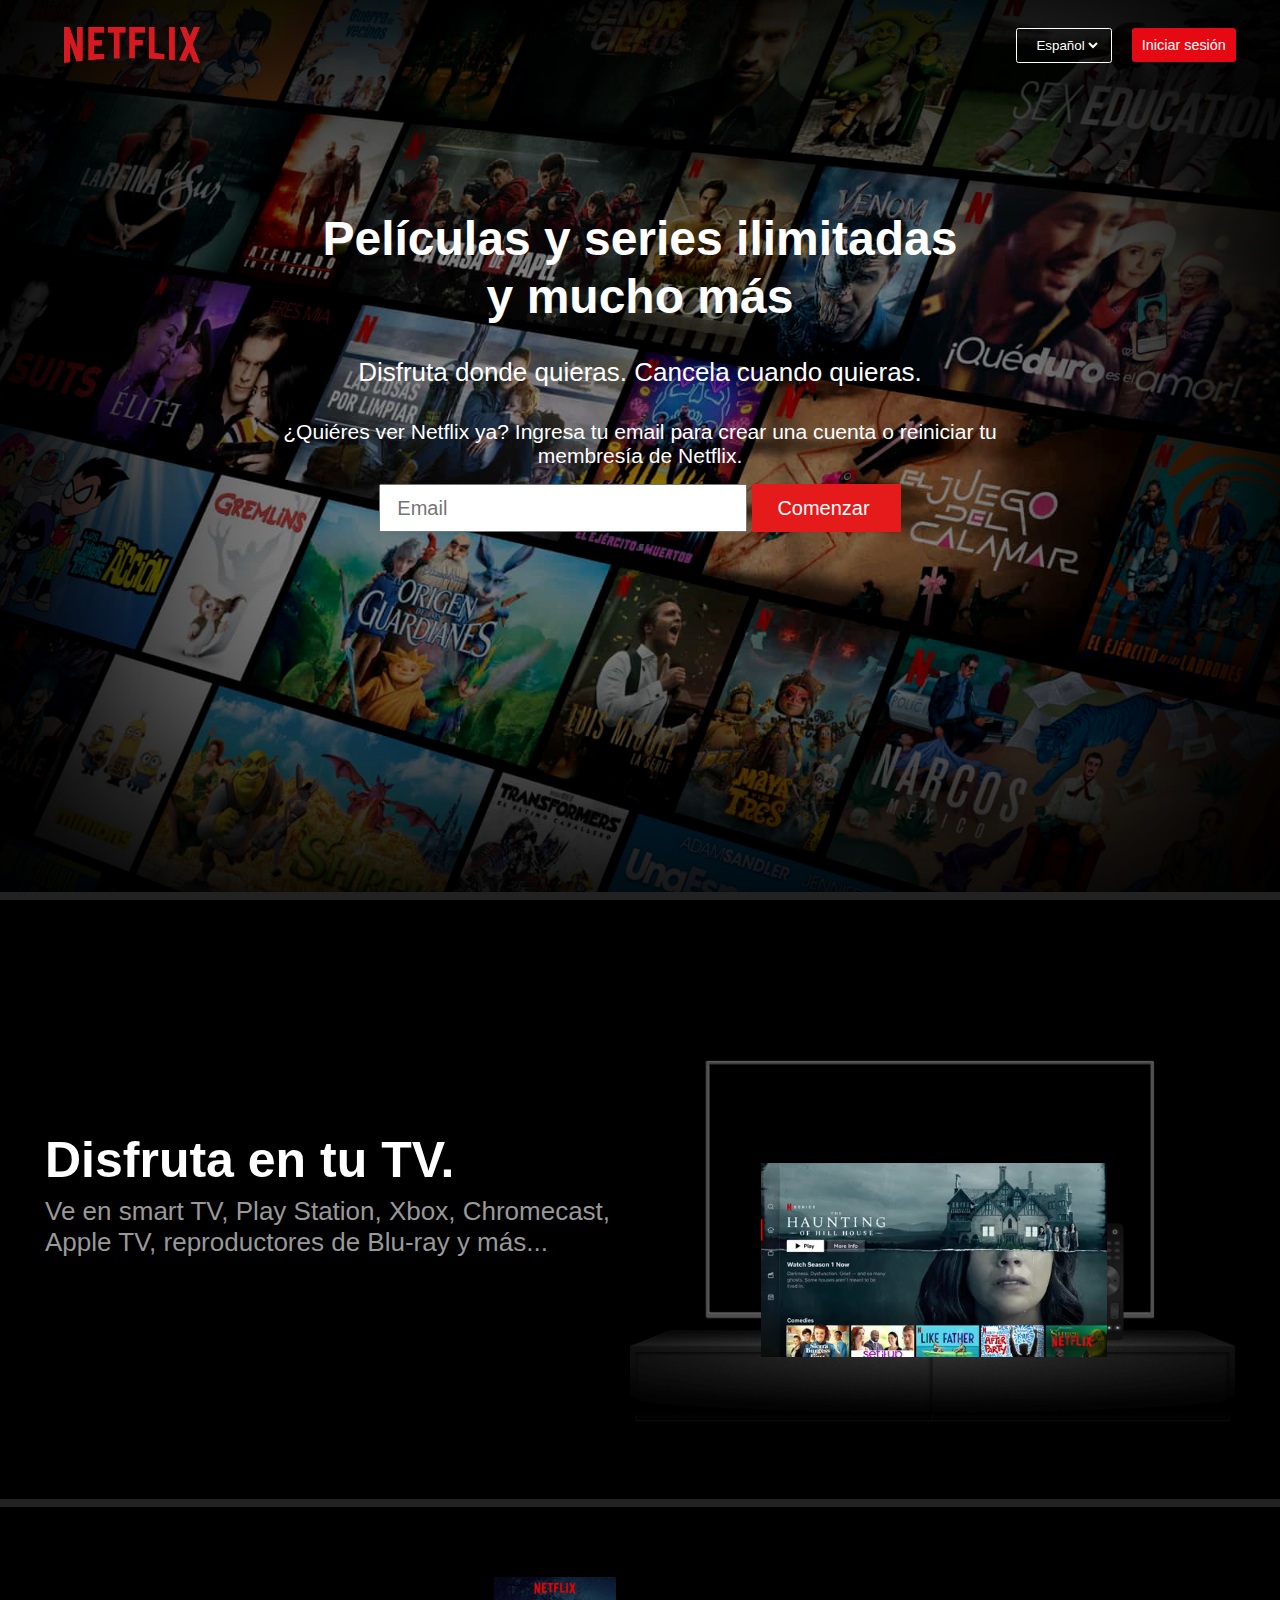
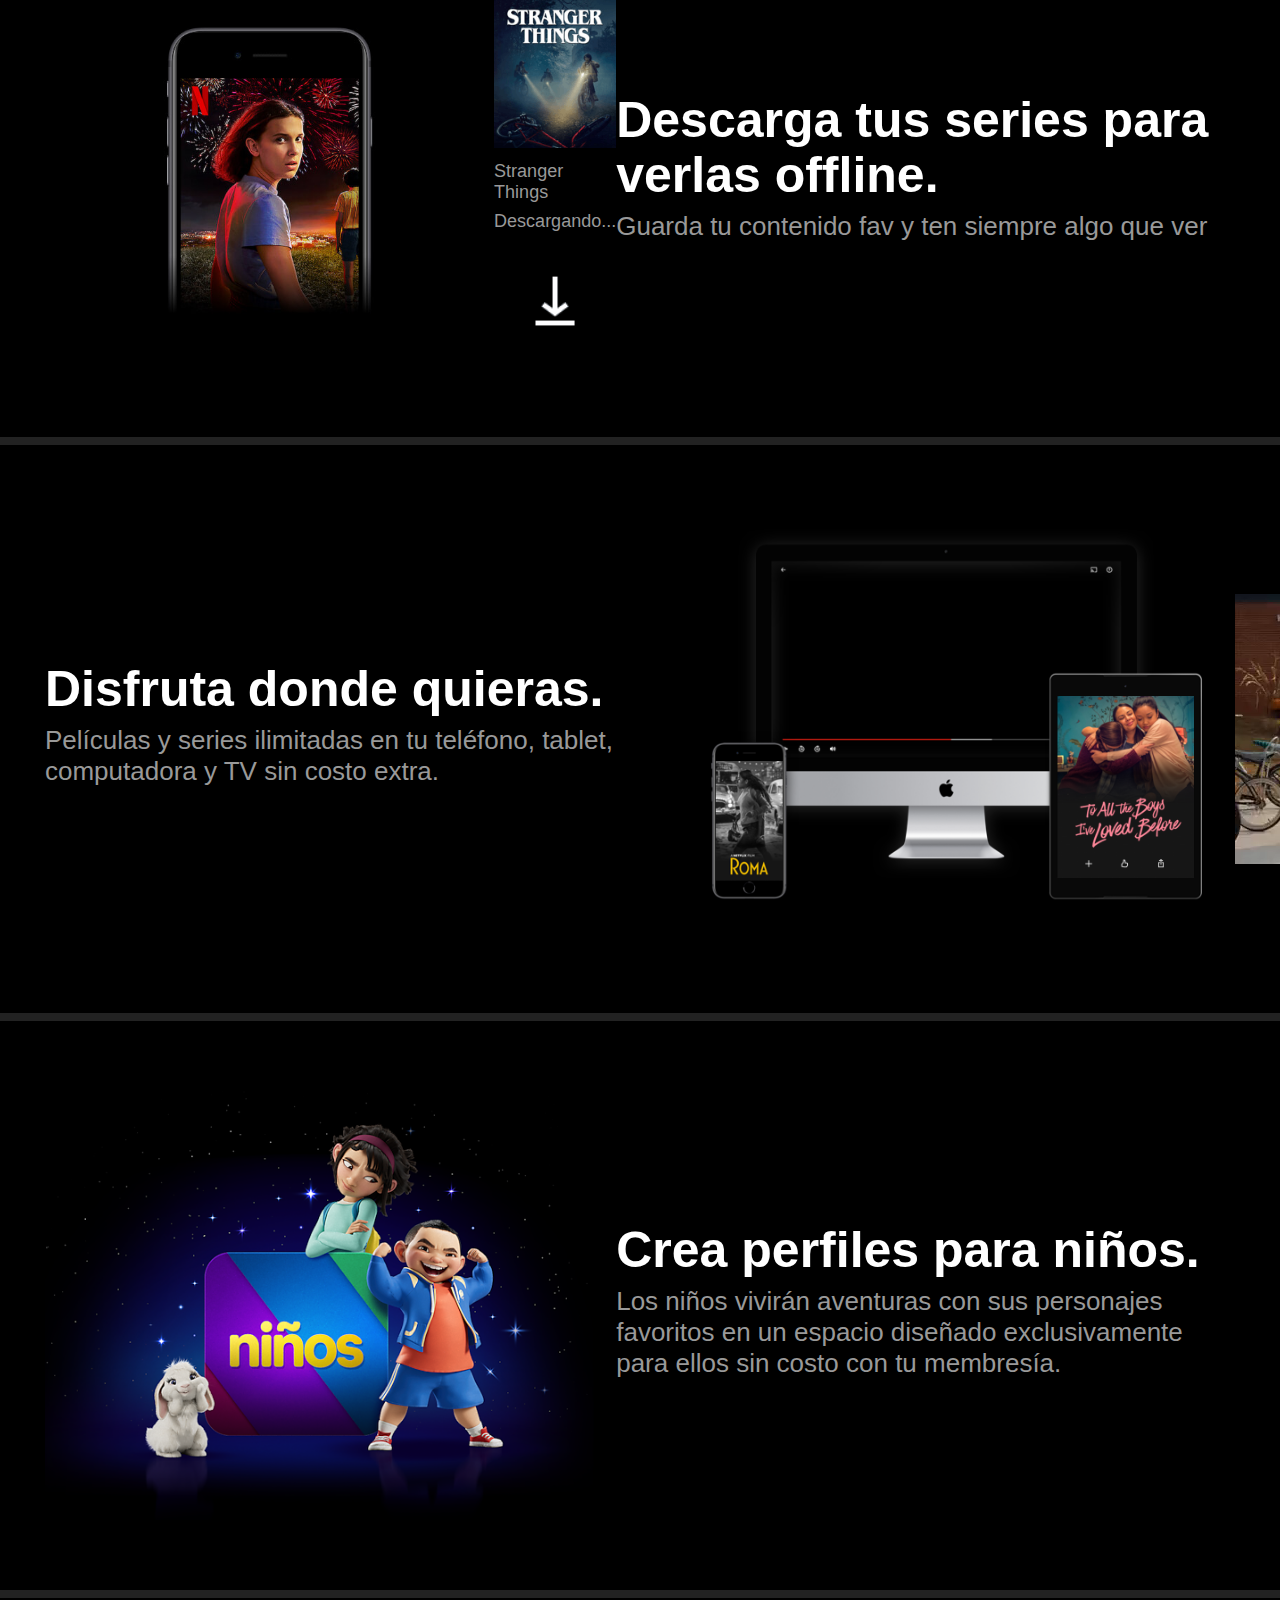
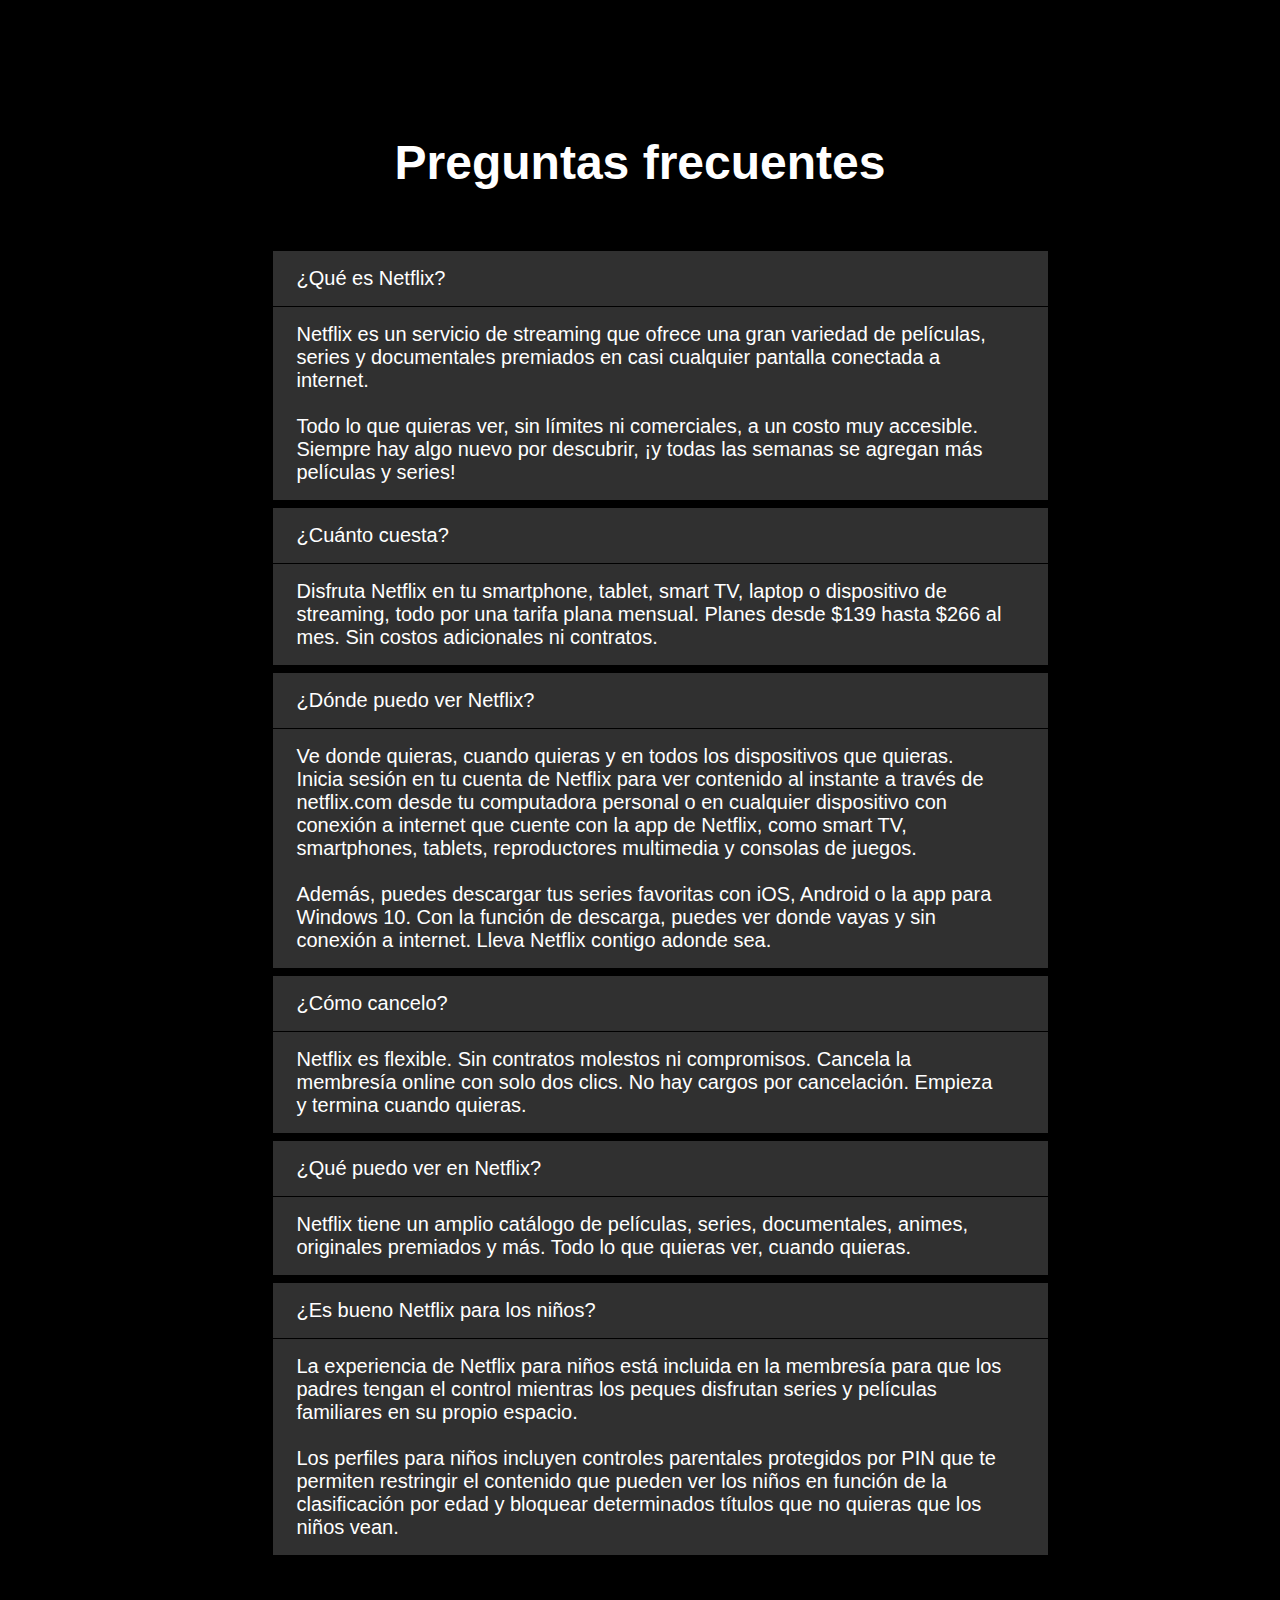
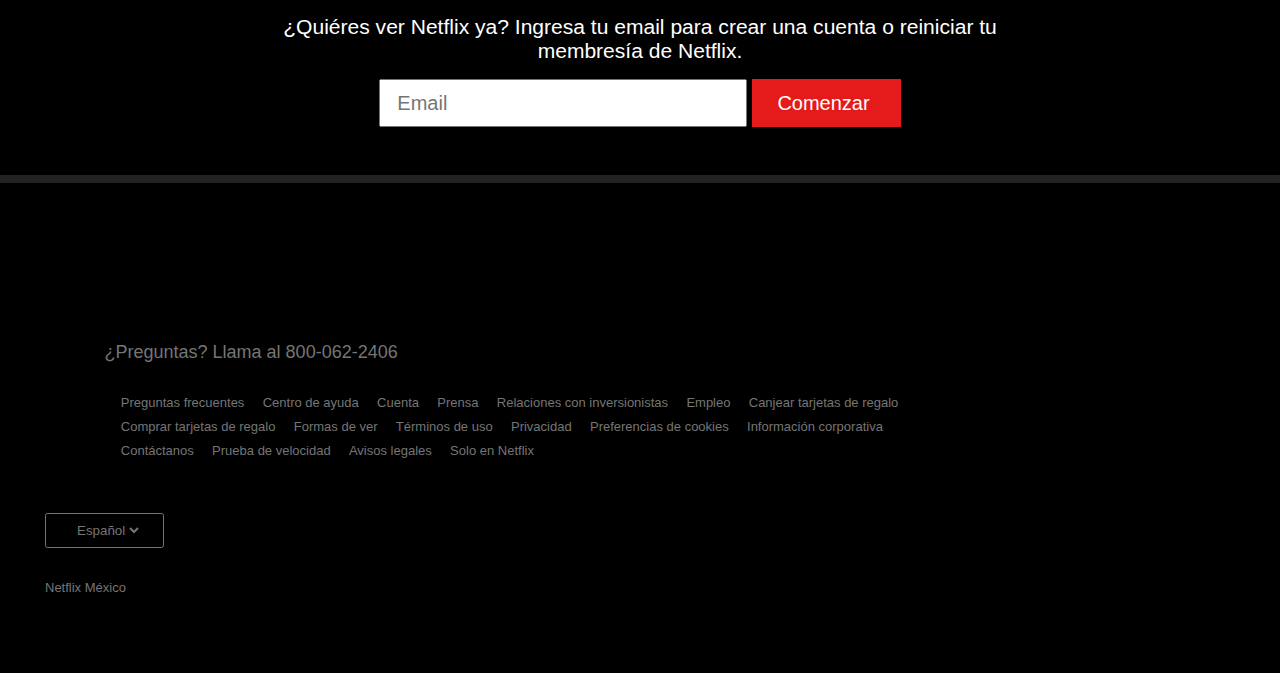
==== commit d466b64e: "almost all styles done" ====
--- a/index.html
+++ b/index.html
@@ -9,6 +9,7 @@
 			integrity="sha384-DyZ88mC6Up2uqS4h/KRgHuoeGwBcD4Ng9SiP4dIRy0EXTlnuz47vAwmeGwVChigm" crossorigin="anonymous">
 		<link rel="shortcut icon" href="./assets/icons/nficon.ico" type="image/x-icon">
 		<link rel="stylesheet" href="css/main.css">
+		<link rel="stylesheet" href="css/responsive.css">
 		<title>Netflix México: Ve se...Clone</title>
 	</head>
 
@@ -37,9 +38,12 @@
 					<h1 class="hero-title">Películas y series ilimitadas y mucho más</h1>
 					<h2 class="hero-subtitle">Disfruta donde quieras. Cancela cuando quieras.</h2>
 					<div class="card">
-						<p>¿Quiéres ver Netflix ya? Ingresa tu email para crear una cuenta o reiniciar tu membresía de Netflix.</p>
+						<h3 class="email-form-title">¿Quiéres ver Netflix ya? Ingresa tu email para crear una cuenta o reiniciar tu
+							membresía
+							de Netflix.</h3>
 						<input type="email" placeholder="Email">
-						<button> Comenzar > </button>
+						<button> Comenzar
+							<i class="fas fa-chevron-right"></i> </button>
 					</div>
 				</div>
 			</div>
@@ -99,131 +103,211 @@
 					costo con tu membresía.</p>
 			</div>
 		</section>
-		<section class="faq">
-			<h1 class="title">Preguntas frecuentes</h1>
-			<ul class="faqs-list">
-				<li>
-					<button>¿Qué es Netflix?
-						<svg>cross</svg>
-					</button>
-					<div class="faq-answer">
-						<span>
-							Netflix es un servicio de streaming que ofrece una gran variedad de películas, series y documentales
-							premiados en casi
-							cualquier pantalla conectada a internet.
-							<br>
-							<br>
-							Todo lo que quieras ver, sin límites ni comerciales, a un costo muy accesible. Siempre hay algo nuevo por
-							descubrir, ¡y
-							todas las semanas se agregan más películas y series!
-						</span>
+		<section class="faq-section">
+			<div class="faqs-title">
+				<h1 class="hero-title" style="margin-bottom: 1.5rem;">Preguntas frecuentes</h1>
+			</div>
+			<div class="faqs-list">
+				<ul>
+					<li>
+						<button class="faq-question">¿Qué es Netflix?
+							<i class="fas fa-plus"></i>
+						</button>
+						<div class="faq-answer">
+							<span>
+								Netflix es un servicio de streaming que ofrece una gran variedad de películas, series y documentales
+								premiados en casi
+								cualquier pantalla conectada a internet.
+								<br>
+								<br>
+								Todo lo que quieras ver, sin límites ni comerciales, a un costo muy accesible. Siempre hay algo nuevo
+								por
+								descubrir, ¡y
+								todas las semanas se agregan más películas y series!
+							</span>
+						</div>
+					</li>
+					<li>
+						<button class="faq-question">¿Cuánto cuesta?
+							<i class="fas fa-plus"></i>
+						</button>
+						<div class="faq-answer">
+							<span>
+								Disfruta Netflix en tu smartphone, tablet, smart TV, laptop o dispositivo de streaming, todo por una
+								tarifa plana
+								mensual. Planes desde $139 hasta $266 al mes. Sin costos adicionales ni contratos.
+							</span>
+						</div>
+					</li>
+					<li>
+						<button class="faq-question">¿Dónde puedo ver Netflix?
+							<i class="fas fa-plus"></i>
+						</button>
+						<div class="faq-answer">
+							<span>
+								Ve donde quieras, cuando quieras y en todos los dispositivos que quieras. Inicia sesión en tu cuenta
+								de Netflix para ver
+								contenido al instante a través de netflix.com desde tu computadora personal o en cualquier dispositivo
+								con
+								conexión a
+								internet que cuente con la app de Netflix, como smart TV, smartphones, tablets, reproductores multimedia
+								y
+								consolas de
+								juegos.
+								<br>
+								<br>
+								Además, puedes descargar tus series favoritas con iOS, Android o la app para Windows 10. Con la función
+								de
+								descarga,
+								puedes ver donde vayas y sin conexión a internet. Lleva Netflix contigo adonde sea.
+							</span>
+						</div>
+					</li>
+					<li>
+						<button class="faq-question">¿Cómo cancelo?
+							<i class="fas fa-plus"></i>
+						</button>
+						<div class="faq-answer">
+							<span>
+								Netflix es flexible. Sin contratos molestos ni compromisos. Cancela la membresía online con solo dos
+								clics. No hay cargos por cancelación. Empieza y termina cuando quieras.
+							</span>
+						</div>
+					</li>
+					<li>
+						<button class="faq-question">¿Qué puedo ver en Netflix?
+							<i class="fas fa-plus"></i>
+						</button>
+						<div class="faq-answer">
+							<span>
+								Netflix tiene un amplio catálogo de películas, series, documentales, animes, originales premiados y
+								más. Todo lo que quieras ver, cuando quieras.
+							</span>
+						</div>
+					</li>
+					<li>
+						<button class="faq-question">¿Es bueno Netflix para los niños?
+							<i class="fas fa-plus"></i>
+						</button>
+						<div class="faq-answer">
+							<span>La experiencia de Netflix para niños está incluida en la membresía para que los padres tengan el
+								control mientras los peques disfrutan series y películas familiares en su propio espacio.
+								<br>
+								<br>
+								Los perfiles para niños incluyen controles parentales protegidos por PIN que te permiten restringir el
+								contenido que
+								pueden ver los niños en función de la clasificación por edad y bloquear determinados títulos que no
+								quieras que los
+								niños vean.
+							</span>
+						</div>
+					</li>
+				</ul>
+			</div>
+			<div class="card">
+				<h3 class="email-form-title">¿Quiéres ver Netflix ya? Ingresa tu email para crear una cuenta o reiniciar tu
+					membresía de Netflix.</h3>
+				<input type="email" placeholder="Email">
+				<button> Comenzar
+					<i class="fas fa-chevron-right"></i> </button>
+			</div>
+		</section>
+		<footer class="footer-container">
+			<div class="footer-links-wrapper">
+				<div class="footer-divider"></div>
+				<div class="site-footer">
+					<div class="footer-question">
+						<p>¿Preguntas? Llama al <a href="https://www.netflix.com/mx/tel:800-062-2406">800-062-2406</a></p>
 					</div>
-				</li>
-				<li>
-					<button>¿Cuánto cuesta?
-						<svg>cross</svg>
-					</button>
-					<div class="faq-answer">
-						<span>
-							Disfruta Netflix en tu smartphone, tablet, smart TV, laptop o dispositivo de streaming, todo por una
-							tarifa plana
-							mensual. Planes desde $139 hasta $266 al mes. Sin costos adicionales ni contratos.
-						</span>
+					<div class="footer-list">
+						<ul>
+							<li>
+								<a href="https://help.netflix.com/support/412">
+									Preguntas frecuentes
+								</a>
+							</li>
+							<li>
+								<a href="https://help.netflix.com/">
+									Centro de ayuda
+								</a>
+							</li>
+							<li>
+								<a href="https://www.netflix.com/youraccount">
+									Cuenta
+								</a>
+							</li>
+							<li>
+								<a href="https://media.netflix.com/">
+									Prensa
+								</a>
+							</li>
+							<li>
+								<a href="http://ir.netflix.com/">
+									Relaciones con inversionistas
+								</a>
+							</li>
+							<li>
+								<a href="https://jobs.netflix.com/jobs">
+									Empleo
+								</a>
+							</li>
+							<li>
+								<a href="https://www.netflix.com/redeem">
+									Canjear tarjetas de regalo
+								</a>
+							</li>
+							<li>
+								<a href="https://www.netflix.com/gift-cards">
+									Comprar tarjetas de regalo
+								</a>
+							</li>
+							<li>
+								<a href="https://www.netflix.com/watch">
+									Formas de ver
+								</a>
+							</li>
+							<li>
+								<a href="https://help.netflix.com/legal/termsofuse">
+									Términos de uso
+								</a>
+							</li>
+							<li>
+								<a href="https://help.netflix.com/legal/privacy">
+									Privacidad
+								</a>
+							</li>
+							<li>
+								<a href="#">
+									Preferencias de cookies
+								</a>
+							</li>
+							<li>
+								<a href="https://help.netflix.com/legal/corpinfo">
+									Información corporativa
+								</a>
+							</li>
+							<li>
+								<a href="https://help.netflix.com/contactus">
+									Contáctanos
+								</a>
+							</li>
+							<li>
+								<a href="https://fast.com/">
+									Prueba de velocidad
+								</a>
+							</li>
+							<li>
+								<a href="https://help.netflix.com/legal/notices">
+									Avisos legales
+								</a>
+							</li>
+							<li>
+								<a href="https://www.netflix.com/mx/browse/genre/839338">
+									Solo en Netflix
+								</a>
+							</li>
+						</ul>
 					</div>
-				</li>
-				<li>
-					<button>¿Dónde puedo ver Netflix?
-						<svg>cross</svg>
-					</button>
-					<div class="faq-answer">
-						<span>
-							Ve donde quieras, cuando quieras y en todos los dispositivos que quieras. Inicia sesión en tu cuenta
-							de Netflix para ver
-							contenido al instante a través de netflix.com desde tu computadora personal o en cualquier dispositivo con
-							conexión a
-							internet que cuente con la app de Netflix, como smart TV, smartphones, tablets, reproductores multimedia y
-							consolas de
-							juegos.
-							<br>
-							<br>
-							Además, puedes descargar tus series favoritas con iOS, Android o la app para Windows 10. Con la función de
-							descarga,
-							puedes ver donde vayas y sin conexión a internet. Lleva Netflix contigo adonde sea.
-						</span>
-					</div>
-				</li>
-				<li>
-					<button>¿Cómo cancelo?
-						<svg>cross</svg>
-					</button>
-					<div class="faq-answer">
-						<span>
-							Netflix es flexible. Sin contratos molestos ni compromisos. Cancela la membresía online con solo dos
-							clics. No hay cargos por cancelación. Empieza y termina cuando quieras.
-						</span>
-					</div>
-				</li>
-				<li>
-					<button>¿Qué puedo ver en Netflix?
-						<svg>cross</svg>
-					</button>
-					<div class="faq-answer">
-						<span>
-							Netflix tiene un amplio catálogo de películas, series, documentales, animes, originales premiados y
-							más. Todo lo que quieras ver, cuando quieras.
-						</span>
-					</div>
-				</li>
-				<li>
-					<button>¿Es bueno Netflix para los niños?
-						<svg>cross</svg>
-					</button>
-					<div class="faq-answer">
-						<span>La experiencia de Netflix para niños está incluida en la membresía para que los padres tengan el
-							control mientras los peques disfrutan series y películas familiares en su propio espacio.
-							<br>
-							<br>
-							Los perfiles para niños incluyen controles parentales protegidos por PIN que te permiten restringir el
-							contenido que
-							pueden ver los niños en función de la clasificación por edad y bloquear determinados títulos que no
-							quieras que los
-							niños vean.
-						</span>
-					</div>
-				</li>
-			</ul>
-			<div class="card">
-				<p>¿Quiéres ver Netflix ya? Ingresa tu email para crear una cuenta o reiniciar tu membresía de Netflix.</p>
-				<input type="email">
-				<button class="begin">Comenzar > </button>
-			</div>
-		</section>
-		<footer class="footer-container">
-			<div class="wrapper">
-				<div class="footer-divider"></div>
-				<div class="footer-question">
-					<p>¿Preguntas? Llama al <a href="#">800-062-2406</a></p>
-				</div>
-				<div class="footer-list">
-					<ul>
-						<li>Preguntas frecuentes</li>
-						<li>Centro de ayuda</li>
-						<li>Cuenta</li>
-						<li>Prensa</li>
-						<li>Relaciones con inversionistas</li>
-						<li>Empleo</li>
-						<li>Canjear tarjetas de regalo</li>
-						<li>Comprar tarjetas de regalo</li>
-						<li>Formas de ver</li>
-						<li>Términos de uso</li>
-						<li>Privacidad</li>
-						<li>Preferencias de cookies</li>
-						<li>Información corporativa</li>
-						<li>Contáctanos</li>
-						<li>Prueba de velocidad</li>
-						<li>Avisos legales</li>
-						<li>Solo en Netflix</li>
-					</ul>
 				</div>
 			</div>
 			<div class="language-switcher">
@@ -237,7 +321,12 @@
 					</option>
 				</select>
 			</div>
+
+			<div class="lang-selection-container">
+				<p>Netflix México</p>
+			</div>
 		</footer>
+		
 	</body>
 
 </html>--- a/css/main.css
+++ b/css/main.css
@@ -6,6 +6,7 @@
 
 body {
 	font-family: "Arial", sans-serif;
+	font-size: 18px;
 	-webkit-font-smoothing: antialiased;
 	background: #000;
 	color: #999;
@@ -47,6 +48,7 @@
 	z-index: 1;
 	background: rgba(0, 0, 0, 0.3);
 	box-shadow: inset 120px 100px 250px #000, inset -120px -100px 250px #000;
+	border-bottom: 8px solid #222;
 }
 
 .showcase-top {
@@ -110,6 +112,14 @@
 	font-weight: 400;
 }
 
+.email-form-title {
+	padding: 2% 5%;
+	max-width: 800px;
+	margin: 0 auto;
+	font-weight: 400;
+	display: block;
+}
+
 .showcase-hero-content {
 	width: 100%;
 	min-height: 300px;
@@ -132,8 +142,8 @@
 	font-size: 3rem;
 	font-weight: bold;
 	line-height: 1.2;
-	padding-top: 2rem;
-	padding-bottom: 2rem;
+	padding-top: 6.5rem;
+	padding-bottom: 0;
 }
 
 .hero-subtitle {
@@ -170,6 +180,7 @@
 	justify-content: space-between;
 	align-items: center;
 	padding: 70px 45px;
+	border-bottom: 8px solid #222;
 }
 
 .main-section-text {
@@ -215,22 +226,171 @@
 }
 
 .devices-animation {
-	width: 100%;
 	height: 100%;
-	max-width: 73%;
-	max-height: 54%;
+	max-width: fit-content;
+	max-height: 640px;
 	position: absolute;
-	top: 46%;
-	left: 50%;
+	top: 140%;
+	left: 73%;
 	transform: translate(-50%, -50%);
 }
 
 .devices-animation video {
 	width: 100%;
 	height: 100%;
+}
+
+.faq-section {
+	display: flex;
+	flex-direction: column;
+	align-items: center;
+	text-align: center;
+	margin: 2rem 0;
+	padding-bottom: 3rem;
+	border-bottom: 8px solid #222;
+}
+
+.faqs-list {
+	list-style: none;
+	display: block;
+	margin-block-start: 1em;
+	margin-block-end: 1em;
+	margin-inline-start: 0px;
+	margin-inline-end: 0px;
+	padding-inline-start: 40px;
+	max-width: 815px;
+	width: 75%;
+	margin: 2em auto;
+}
+
+.faqs-list li {
+	margin: 0 0 8px 0;
+	width: 100%;
+}
+
+.faq-question {
+	padding: 0.8em 2.2em 0.8em 1.2em;
+	margin-bottom: 1px;
+	font-weight: 400;
+	font-size: 20px;
+	position: relative;
+	width: 100%;
+	border: 0;
+	display: block;
+	text-align: left;
+	background: #303030;
+	color: #fff;
+}
+
+.faq-question > i {
+	position: absolute;
+	right: 1em;
+	top: 32%;
+}
+
+.faq-answer {
+	padding: 0.8em 2.2em 0.8em 1.2em;
+	margin-bottom: 1px;
+	font-weight: 400;
+	font-size: 20px;
+	position: relative;
+	width: 100%;
+	border: 0;
+	display: block;
+	text-align: left;
+	background: #303030;
+	color: #fff;
+}
+
+.footer-container {
+	min-width: 190px;
+	width: 100%;
+	margin-top: 80px;
+	padding: 70px 45px;
+	font-size: 1em;
+	color: #757575;
+	position: relative;
+}
+
+.footer-links-wrapper {
+	display: flex;
+	flex-direction: column;
+	justify-content: center;
+	align-items: center;
+	flex-wrap: wrap;
+	padding-bottom: 3rem;
+}
+
+.footer-divider {
+	height: 0;
+	width: 100%;
+	border-top: 1px solid transparent;
+}
+
+.site-footer {
+	margin: 0 auto;
+	width: 90%;
+}
+
+.footer-question {
+	padding: 0;
+	margin: 0 0 30px;
+}
+
+.footer-question a {
+	color: #757575;
+}
+
+.footer-question a:hover {
+	text-decoration: underline;
+}
+
+.footer-list ul {
+	padding: 0;
+	margin: 0;
+	display: flex;
+	/* flex-direction: row; */
+	flex-wrap: wrap;
+	max-width: 812px;
+	align-items: center;
+	text-align: center;
+}
+/* .footer-list ul {
+	display: flex;
+	flex-direction: row;
+	max-width: 812px;
+} */
+
+.footer-list ul li {
+	margin-left: 1.1em;
+	margin-bottom: 5px;
+	max-width: 1000px;
+	color: #757575;
+	font-size: 13px;
+	box-sizing: border-box;
+	padding: 2px;
+}
+
+.footer-list ul li a {
+	color: #757575;
+}
+
+.footer-list ul li a:hover {
+	text-decoration: underline;
 }
 
 footer .language-switcher {
 	width: 10%;
 	margin: 0;
-}
+	color: #757575;
+	border: 1px solid #757575;
+}
+
+footer .switcher {
+	color: #757575;
+}
+
+.lang-selection-container {
+	margin-top: 2rem;
+	font-size: 13px;
+}--- a/css/responsive.css
+++ b/css/responsive.css
@@ -0,0 +1,3 @@
+@media screen and (min-width: 320px) and (max-width: 480px) {
+		
+}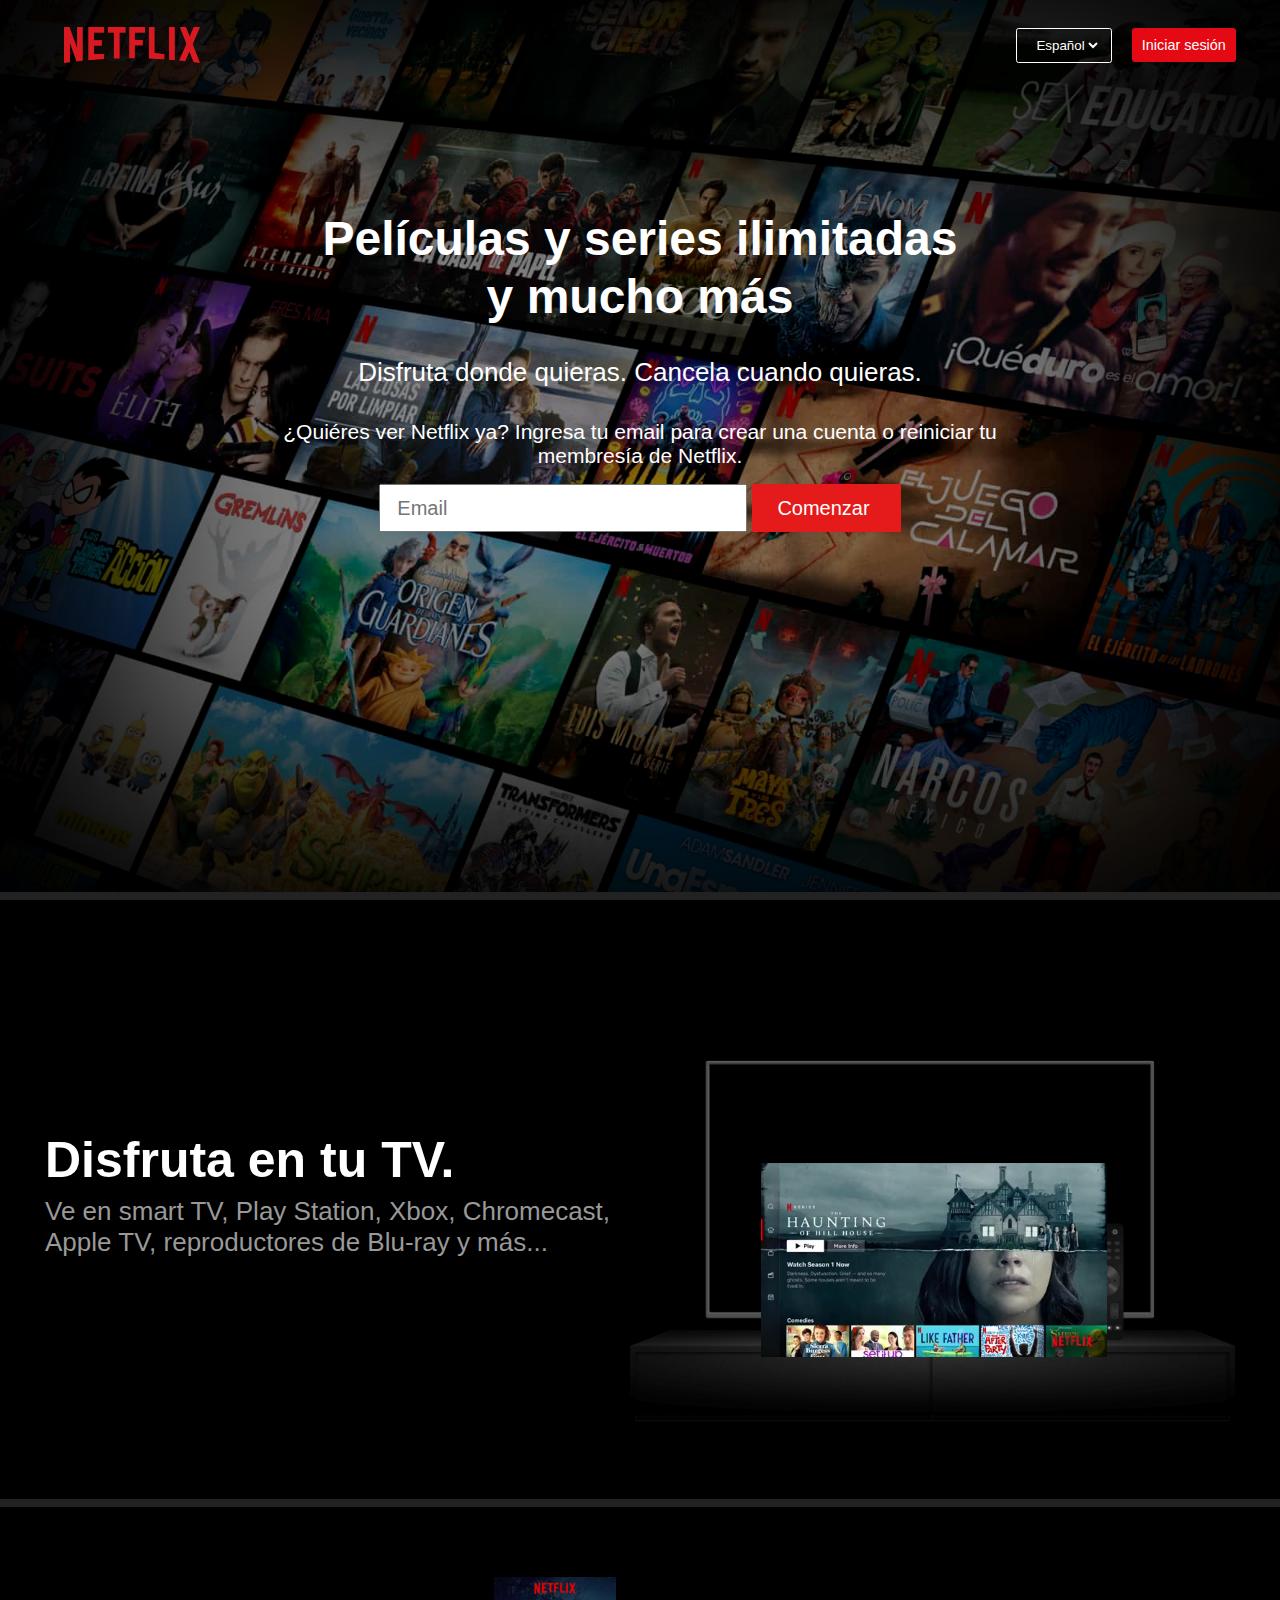
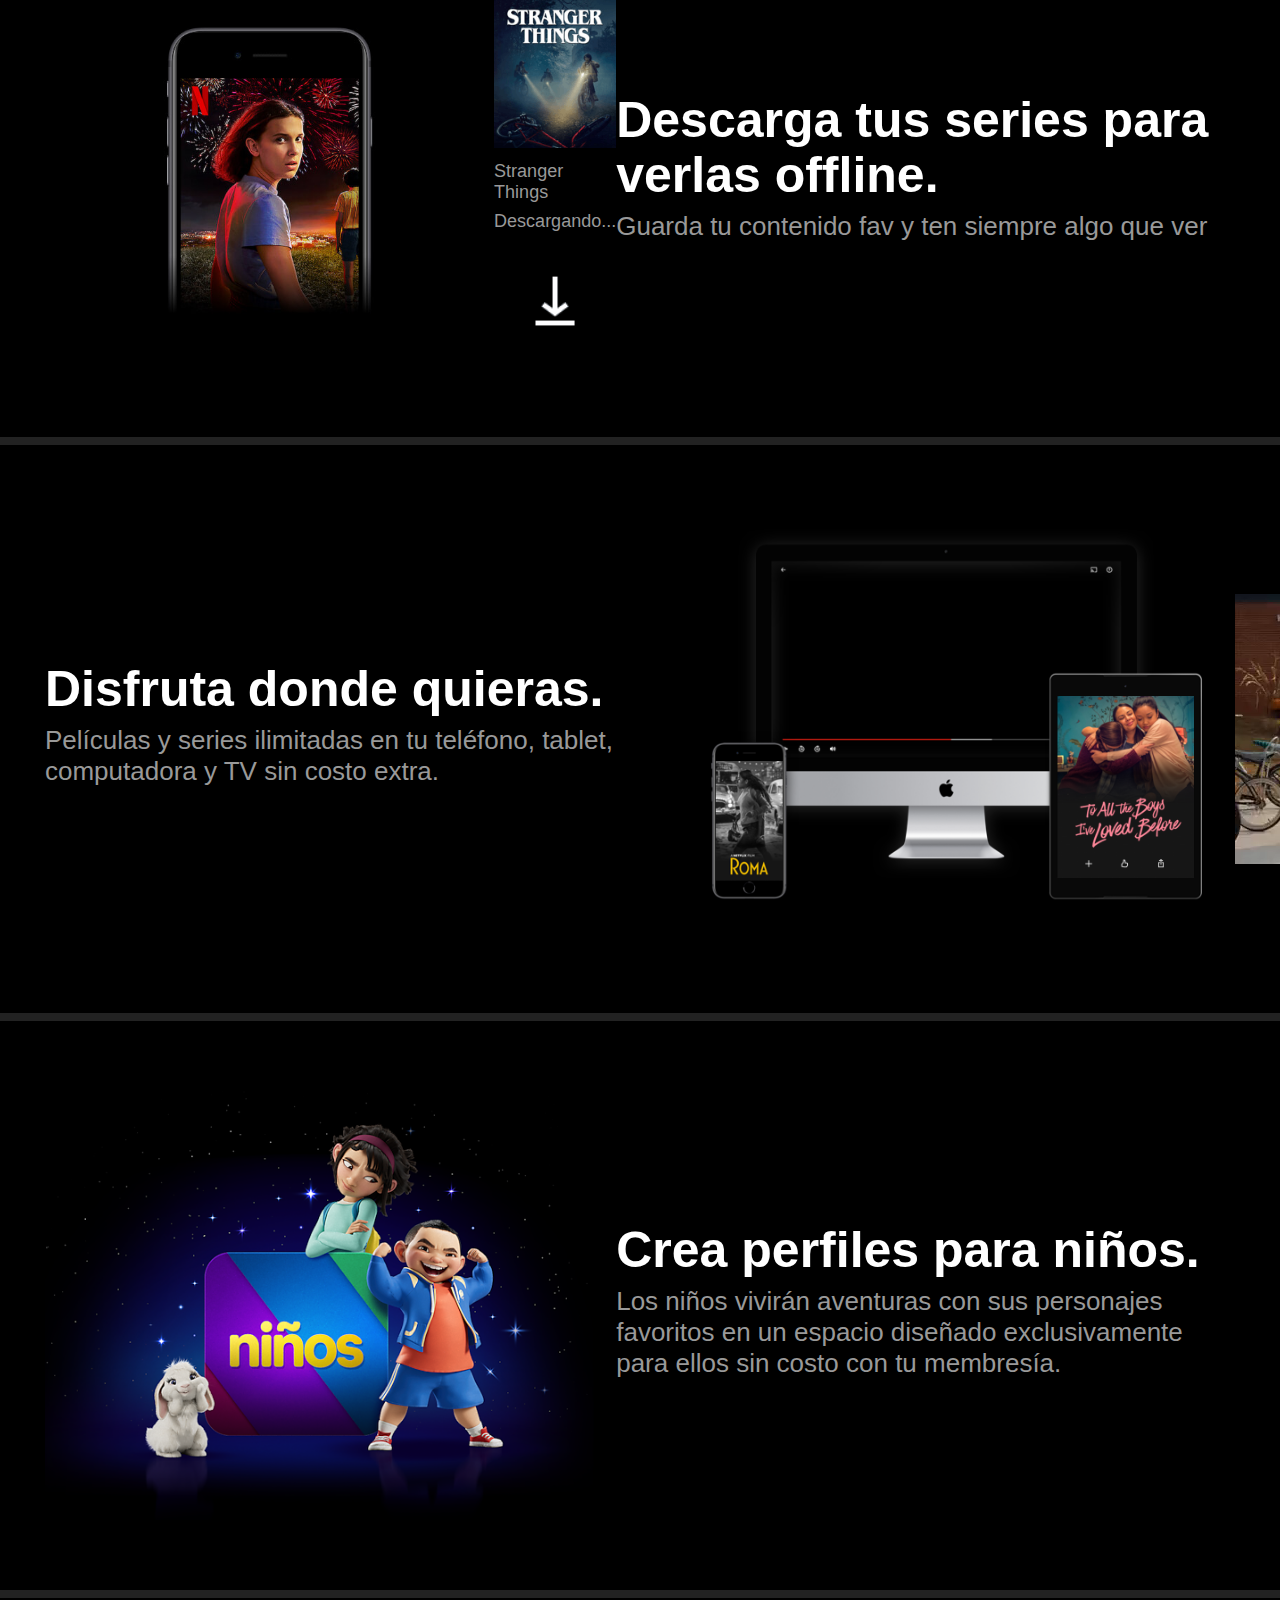
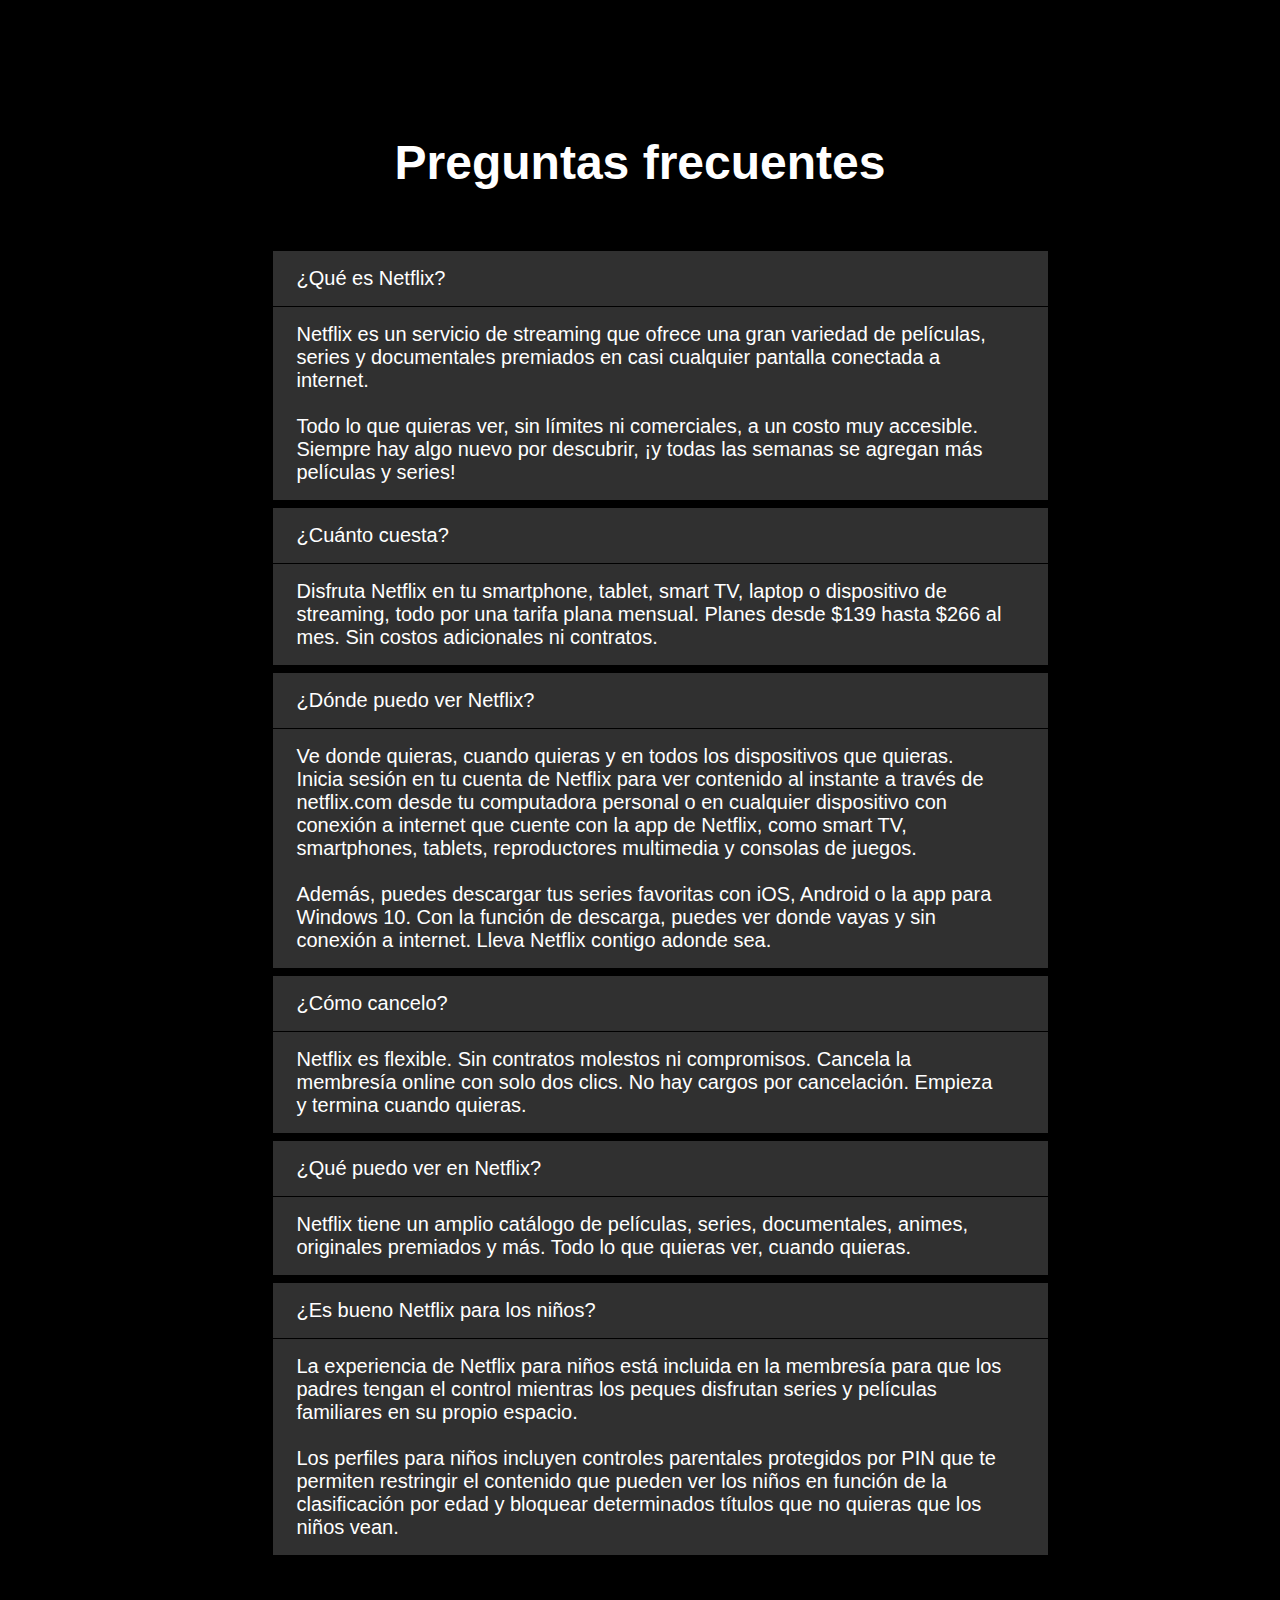
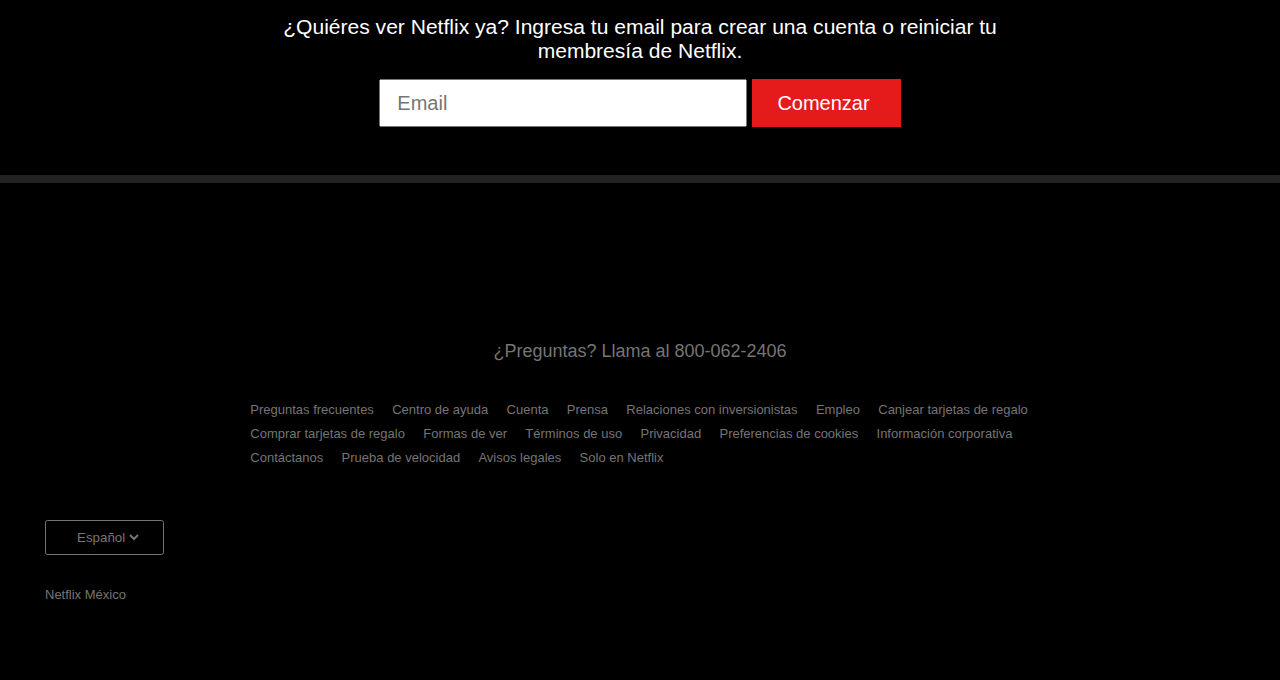
==== commit c196d53a: "footer section modified again" ====
--- a/index.html
+++ b/index.html
@@ -103,6 +103,7 @@
 					costo con tu membresía.</p>
 			</div>
 		</section>
+
 		<section class="faq-section">
 			<div class="faqs-title">
 				<h1 class="hero-title" style="margin-bottom: 1.5rem;">Preguntas frecuentes</h1>
@@ -212,102 +213,100 @@
 					<i class="fas fa-chevron-right"></i> </button>
 			</div>
 		</section>
+
 		<footer class="footer-container">
 			<div class="footer-links-wrapper">
-				<div class="footer-divider"></div>
-				<div class="site-footer">
-					<div class="footer-question">
-						<p>¿Preguntas? Llama al <a href="https://www.netflix.com/mx/tel:800-062-2406">800-062-2406</a></p>
-					</div>
-					<div class="footer-list">
-						<ul>
-							<li>
-								<a href="https://help.netflix.com/support/412">
-									Preguntas frecuentes
-								</a>
-							</li>
-							<li>
-								<a href="https://help.netflix.com/">
-									Centro de ayuda
-								</a>
-							</li>
-							<li>
-								<a href="https://www.netflix.com/youraccount">
-									Cuenta
-								</a>
-							</li>
-							<li>
-								<a href="https://media.netflix.com/">
-									Prensa
-								</a>
-							</li>
-							<li>
-								<a href="http://ir.netflix.com/">
-									Relaciones con inversionistas
-								</a>
-							</li>
-							<li>
-								<a href="https://jobs.netflix.com/jobs">
-									Empleo
-								</a>
-							</li>
-							<li>
-								<a href="https://www.netflix.com/redeem">
-									Canjear tarjetas de regalo
-								</a>
-							</li>
-							<li>
-								<a href="https://www.netflix.com/gift-cards">
-									Comprar tarjetas de regalo
-								</a>
-							</li>
-							<li>
-								<a href="https://www.netflix.com/watch">
-									Formas de ver
-								</a>
-							</li>
-							<li>
-								<a href="https://help.netflix.com/legal/termsofuse">
-									Términos de uso
-								</a>
-							</li>
-							<li>
-								<a href="https://help.netflix.com/legal/privacy">
-									Privacidad
-								</a>
-							</li>
-							<li>
-								<a href="#">
-									Preferencias de cookies
-								</a>
-							</li>
-							<li>
-								<a href="https://help.netflix.com/legal/corpinfo">
-									Información corporativa
-								</a>
-							</li>
-							<li>
-								<a href="https://help.netflix.com/contactus">
-									Contáctanos
-								</a>
-							</li>
-							<li>
-								<a href="https://fast.com/">
-									Prueba de velocidad
-								</a>
-							</li>
-							<li>
-								<a href="https://help.netflix.com/legal/notices">
-									Avisos legales
-								</a>
-							</li>
-							<li>
-								<a href="https://www.netflix.com/mx/browse/genre/839338">
-									Solo en Netflix
-								</a>
-							</li>
-						</ul>
-					</div>
+				<div class="footer-question">
+					<p>¿Preguntas? Llama al <a href="https://www.netflix.com/mx/tel:800-062-2406">800-062-2406</a></p>
+				</div>
+				<div class="footer-list">
+					<ul>
+						<li>
+							<a href="https://help.netflix.com/support/412">
+								Preguntas frecuentes
+							</a>
+						</li>
+						<li>
+							<a href="https://help.netflix.com/">
+								Centro de ayuda
+							</a>
+						</li>
+						<li>
+							<a href="https://www.netflix.com/youraccount">
+								Cuenta
+							</a>
+						</li>
+						<li>
+							<a href="https://media.netflix.com/">
+								Prensa
+							</a>
+						</li>
+						<li>
+							<a href="http://ir.netflix.com/">
+								Relaciones con inversionistas
+							</a>
+						</li>
+						<li>
+							<a href="https://jobs.netflix.com/jobs">
+								Empleo
+							</a>
+						</li>
+						<li>
+							<a href="https://www.netflix.com/redeem">
+								Canjear tarjetas de regalo
+							</a>
+						</li>
+						<li>
+							<a href="https://www.netflix.com/gift-cards">
+								Comprar tarjetas de regalo
+							</a>
+						</li>
+						<li>
+							<a href="https://www.netflix.com/watch">
+								Formas de ver
+							</a>
+						</li>
+						<li>
+							<a href="https://help.netflix.com/legal/termsofuse">
+								Términos de uso
+							</a>
+						</li>
+						<li>
+							<a href="https://help.netflix.com/legal/privacy">
+								Privacidad
+							</a>
+						</li>
+						<li>
+							<a href="#">
+								Preferencias de cookies
+							</a>
+						</li>
+						<li>
+							<a href="https://help.netflix.com/legal/corpinfo">
+								Información corporativa
+							</a>
+						</li>
+						<li>
+							<a href="https://help.netflix.com/contactus">
+								Contáctanos
+							</a>
+						</li>
+						<li>
+							<a href="https://fast.com/">
+								Prueba de velocidad
+							</a>
+						</li>
+						<li>
+							<a href="https://help.netflix.com/legal/notices">
+								Avisos legales
+							</a>
+						</li>
+						<li>
+							<a href="https://www.netflix.com/mx/browse/genre/839338">
+								Solo en Netflix
+							</a>
+						</li>
+					</ul>
 				</div>
 			</div>
 			<div class="language-switcher">
@@ -326,7 +325,7 @@
 				<p>Netflix México</p>
 			</div>
 		</footer>
-		
+
 	</body>
 
 </html>--- a/css/main.css
+++ b/css/main.css
@@ -319,18 +319,11 @@
 	align-items: center;
 	flex-wrap: wrap;
 	padding-bottom: 3rem;
-}
-
-.footer-divider {
-	height: 0;
-	width: 100%;
-	border-top: 1px solid transparent;
-}
-
-.site-footer {
 	margin: 0 auto;
 	width: 90%;
 }
+
+
 
 .footer-question {
 	padding: 0;
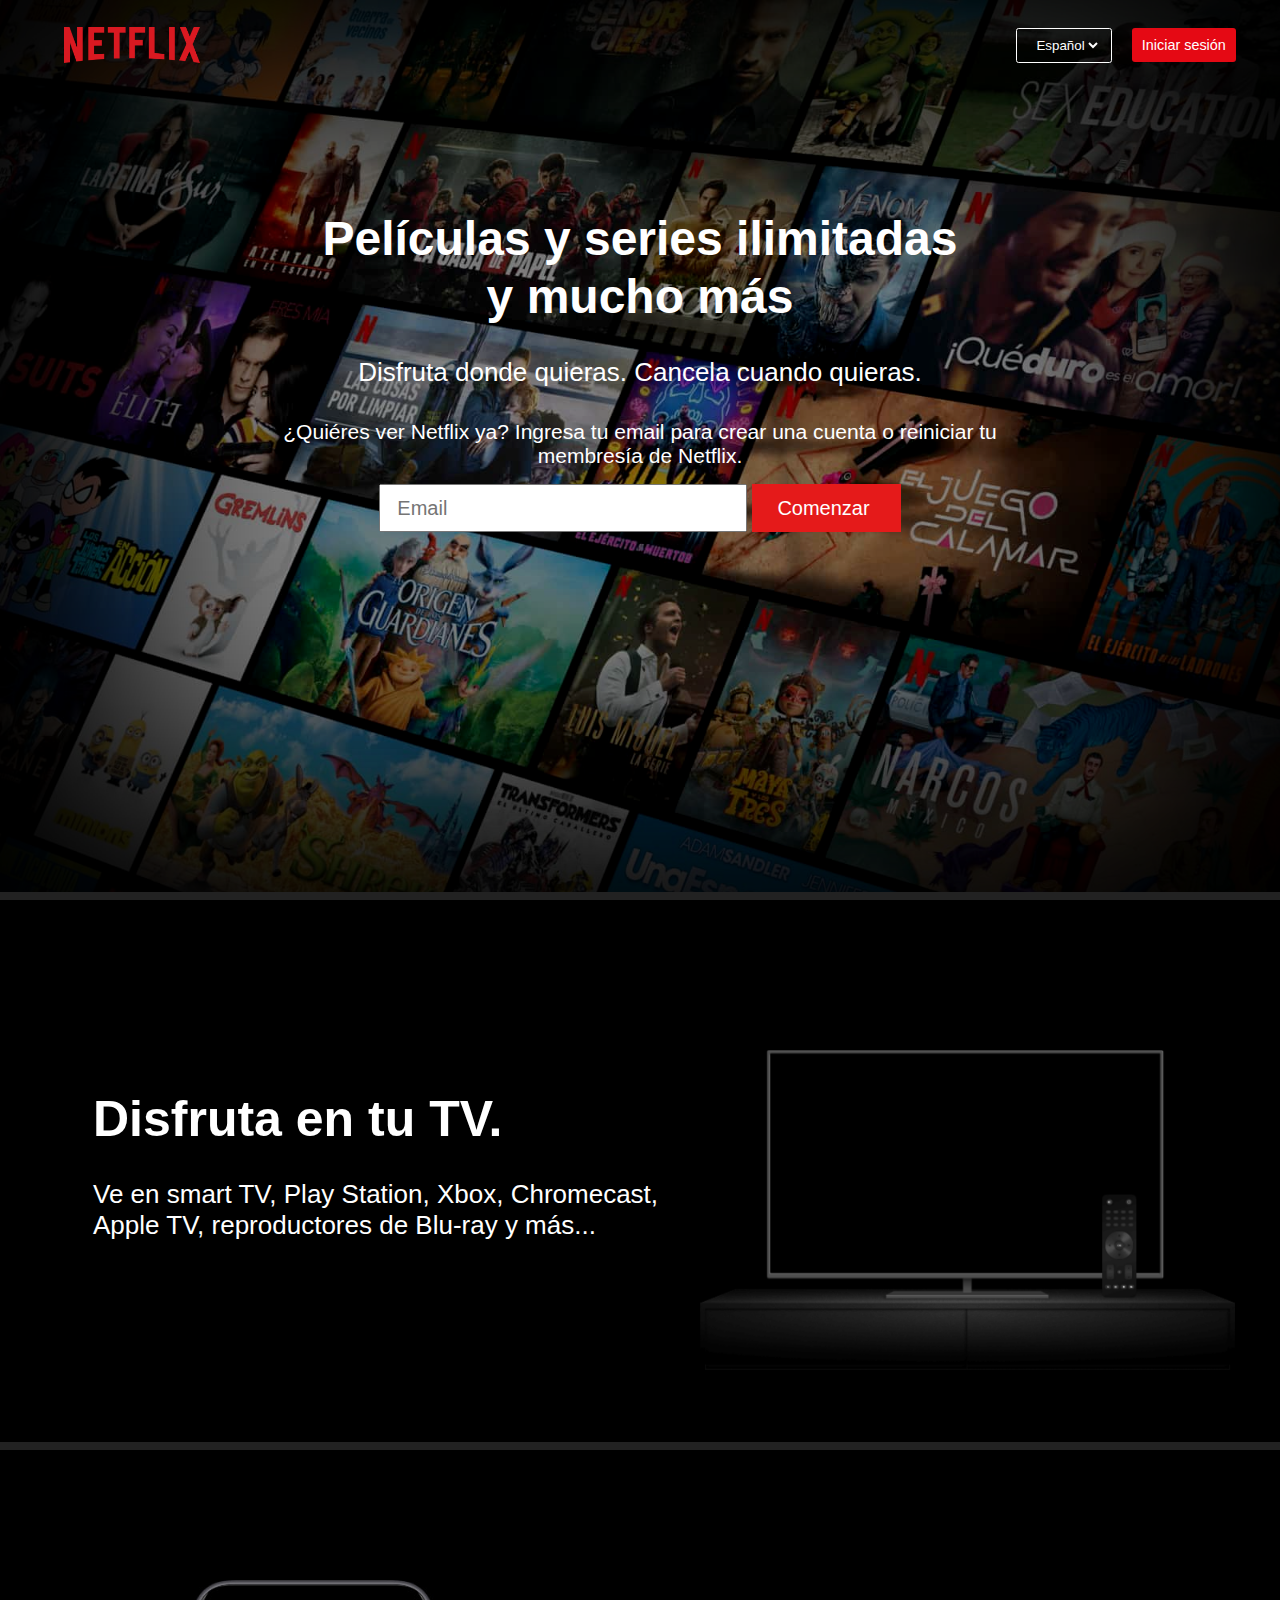
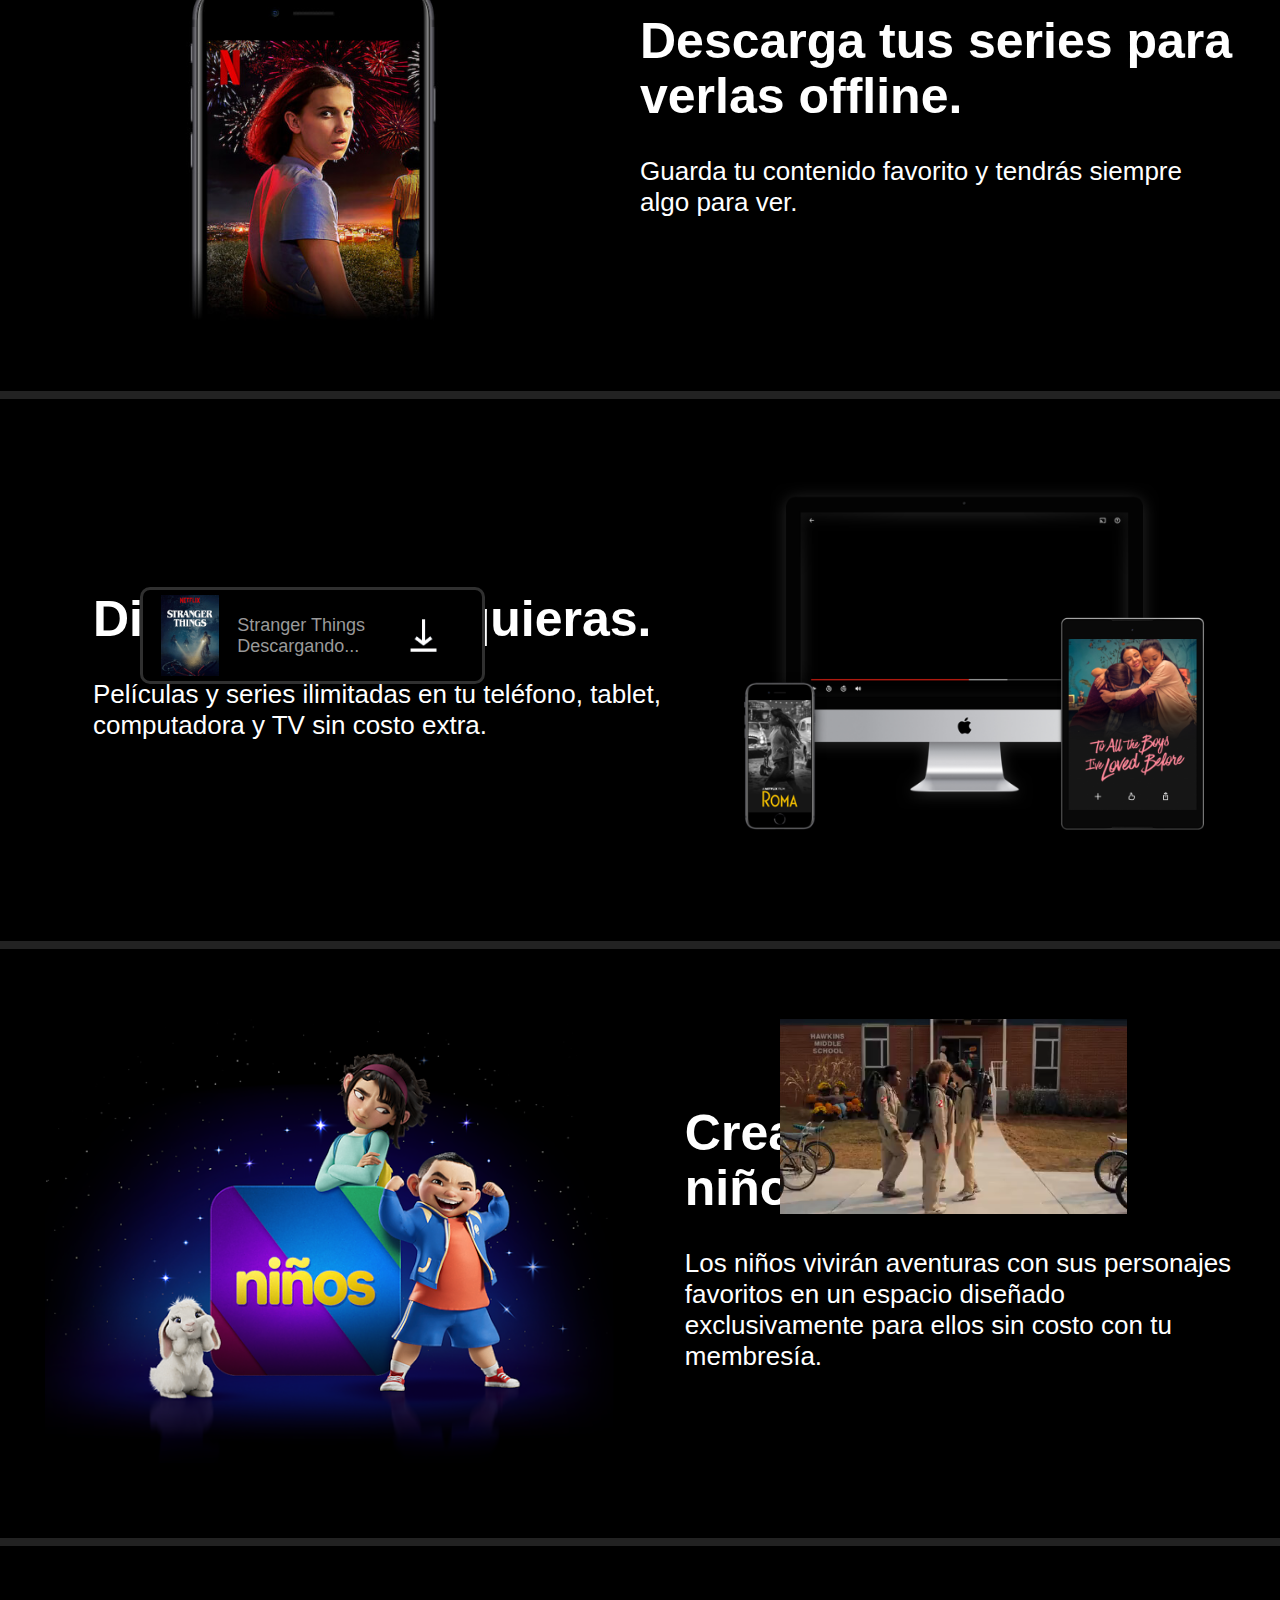
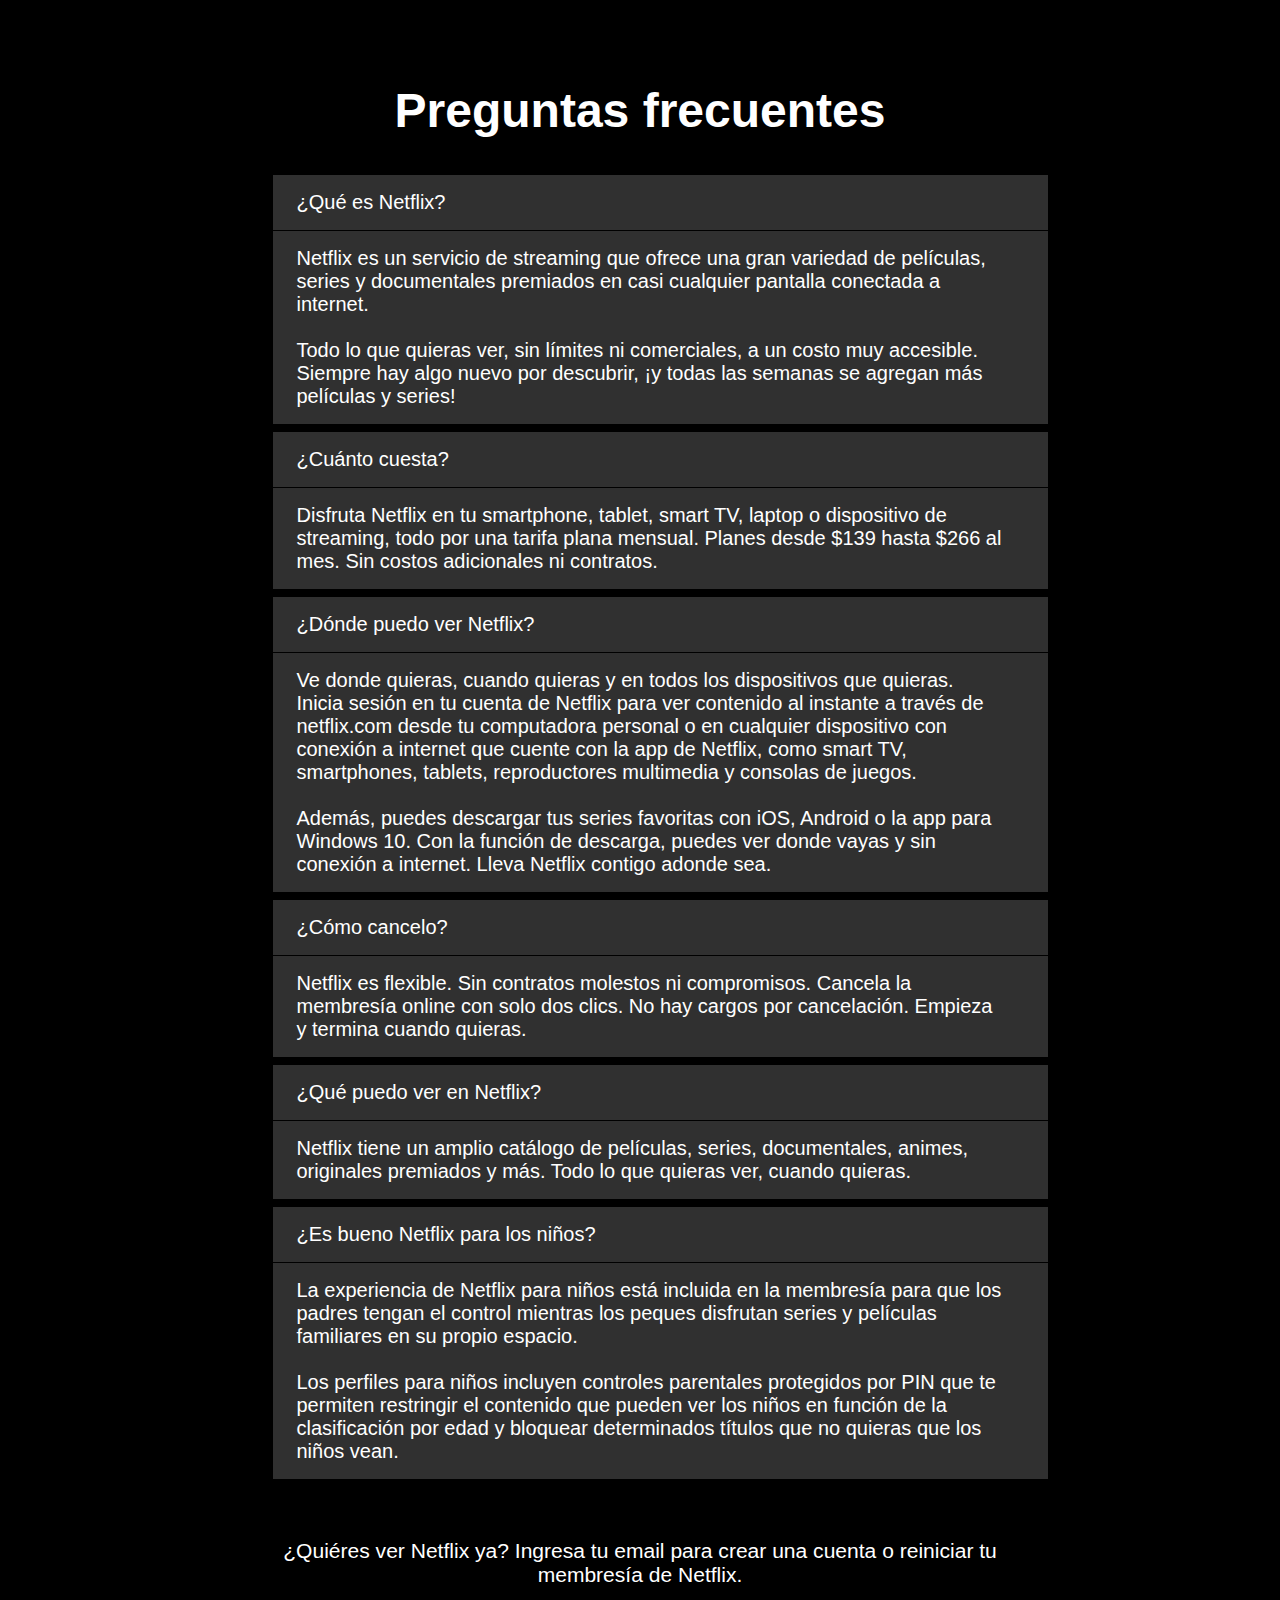
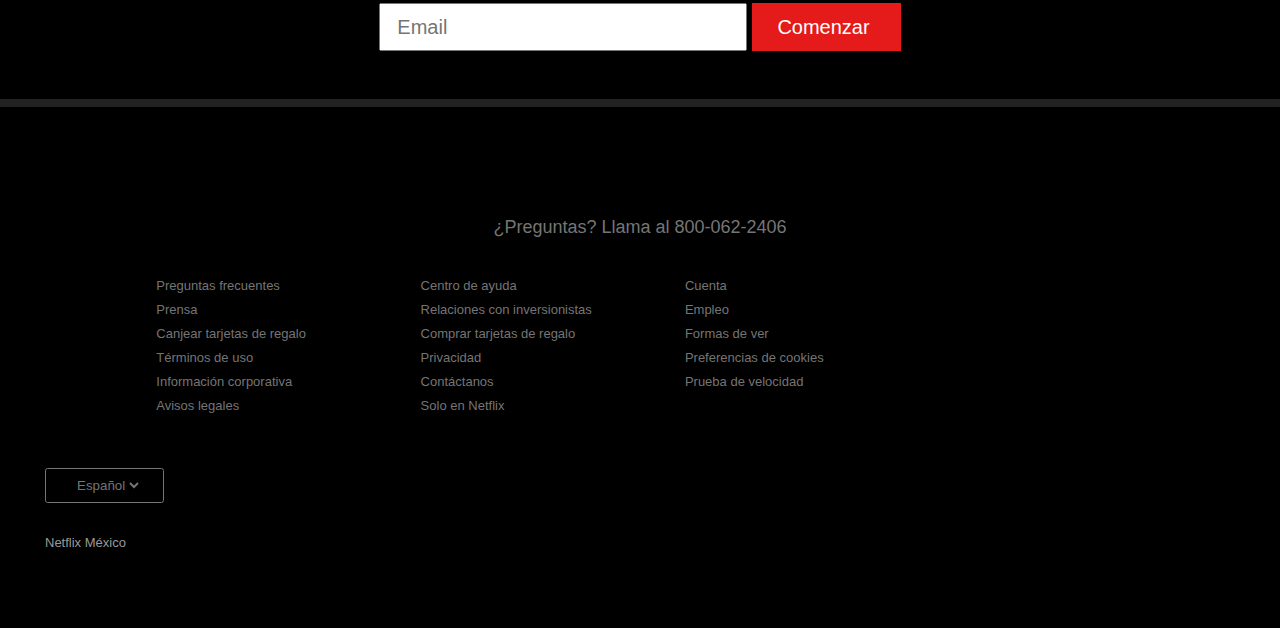
==== commit ec6f5ae4: "main section finished, missing responsive styles" ====
--- a/index.html
+++ b/index.html
@@ -51,34 +51,36 @@
 
 		<section class="main-content devices">
 			<div class="main-section-text">
-				<h1 class="title">Disfruta en tu TV.</h1>
+				<h1>Disfruta en tu TV.</h1>
 				<p>Ve en smart TV, Play Station, Xbox, Chromecast, Apple TV, reproductores de Blu-ray y más...</p>
 			</div>
 			<div class="devices-card">
-				<div class="devices-img">
-					<img src="./assets/img/tv.png" alt="tv">
-				</div>
-				<div class="devices-animation">
-					<video src="./assets/videos/video-tv-1.m4v"></video>
-				</div>
-			</div>
-		</section>
+				<video width="auto" height="233" autoplay loop>
+					<source src="./assets/videos/video-tv-1.m4v" type="video/mp4">
+				</video>
+				<img src="./assets/img/tv.png" alt="tv">
+			</div>
+		</section>
+
 
 		<section class="main-content download">
-			<div class="main-section-card">
-				<div class="img-stranger">
-					<img src="./assets/img/mobile-stranger.jpg" alt="stranger">
-				</div>
-				<div class="stranger-animation-wrapper">
+			<div class="stranger-mob-card">
+				<img src="./assets/img/mobile-stranger.jpg" class="img-stranger alt=" stranger"
+					class="stranger-animation-wrapper">
+				<div class="download-card">
 					<img src="./assets/img/boxshot-stranger-things.png" alt="maybe">
-					<p>Stranger Things</p>
-					<p>Descargando...</p>
+					<div class="stranger-download-text">
+						<p>Stranger Things <br>
+							<span>Descargando...</span>
+						</p>
+					</div>
 					<img src="./assets/gifs/download-icon.gif" alt="download-gif">
 				</div>
+			</div>
 			</div>
 			<div class="main-section-text">
 				<h1 class="title">Descarga tus series para verlas offline.</h1>
-				<p>Guarda tu contenido fav y ten siempre algo que ver</p>
+				<p>Guarda tu contenido favorito y tendrás siempre algo para ver.</p>
 			</div>
 		</section>
 
@@ -87,9 +89,11 @@
 				<h1 class="title">Disfruta donde quieras.</h1>
 				<p>Películas y series ilimitadas en tu teléfono, tablet, computadora y TV sin costo extra.</p>
 			</div>
-			<div class="main-section-card">
+			<div class="anywhere-card">
+				<video width="auto" height="233" autoplay loop>
+					<source src="./assets/videos/video-devices.m4v" type="video/mp4">
+				</video>
 				<img src="./assets/img/device-pile.png" alt="devices">
-				<video src="./assets/videos/video-devices.m4v"></video>
 			</div>
 		</section>
 
@@ -106,7 +110,7 @@
 
 		<section class="faq-section">
 			<div class="faqs-title">
-				<h1 class="hero-title" style="margin-bottom: 1.5rem;">Preguntas frecuentes</h1>
+				<h1 class="hero-title"> Preguntas frecuentes </h1>
 			</div>
 			<div class="faqs-list">
 				<ul>
@@ -221,87 +225,87 @@
 				</div>
 				<div class="footer-list">
 					<ul>
-						<li>
+						<li class="list-item">
 							<a href="https://help.netflix.com/support/412">
 								Preguntas frecuentes
 							</a>
 						</li>
-						<li>
+						<li class="list-item">
 							<a href="https://help.netflix.com/">
 								Centro de ayuda
 							</a>
 						</li>
-						<li>
+						<li class="list-item">
 							<a href="https://www.netflix.com/youraccount">
 								Cuenta
 							</a>
 						</li>
-						<li>
+						<li class="list-item">
 							<a href="https://media.netflix.com/">
 								Prensa
 							</a>
 						</li>
-						<li>
+						<li class="list-item">
 							<a href="http://ir.netflix.com/">
 								Relaciones con inversionistas
 							</a>
 						</li>
-						<li>
+						<li class="list-item">
 							<a href="https://jobs.netflix.com/jobs">
 								Empleo
 							</a>
 						</li>
-						<li>
+						<li class="list-item">
 							<a href="https://www.netflix.com/redeem">
 								Canjear tarjetas de regalo
 							</a>
 						</li>
-						<li>
+						<li class="list-item">
 							<a href="https://www.netflix.com/gift-cards">
 								Comprar tarjetas de regalo
 							</a>
 						</li>
-						<li>
+						<li class="list-item">
 							<a href="https://www.netflix.com/watch">
 								Formas de ver
 							</a>
 						</li>
-						<li>
+						<li class="list-item">
 							<a href="https://help.netflix.com/legal/termsofuse">
 								Términos de uso
 							</a>
 						</li>
-						<li>
+						<li class="list-item">
 							<a href="https://help.netflix.com/legal/privacy">
 								Privacidad
 							</a>
 						</li>
-						<li>
+						<li class="list-item">
 							<a href="#">
 								Preferencias de cookies
 							</a>
 						</li>
-						<li>
+						<li class="list-item">
 							<a href="https://help.netflix.com/legal/corpinfo">
 								Información corporativa
 							</a>
 						</li>
-						<li>
+						<li class="list-item">
 							<a href="https://help.netflix.com/contactus">
 								Contáctanos
 							</a>
 						</li>
-						<li>
+						<li class="list-item">
 							<a href="https://fast.com/">
 								Prueba de velocidad
 							</a>
 						</li>
-						<li>
+						<li class="list-item">
 							<a href="https://help.netflix.com/legal/notices">
 								Avisos legales
 							</a>
 						</li>
-						<li>
+						<li class="list-item">
 							<a href="https://www.netflix.com/mx/browse/genre/839338">
 								Solo en Netflix
 							</a>
--- a/css/main.css
+++ b/css/main.css
@@ -1,3 +1,5 @@
+/* /////////////////// estilos globales \\\\\\\\\\\\\\\\\\ */
+
 * {
 	margin: 0;
 	padding: 0;
@@ -34,6 +36,11 @@
 img {
 	width: 100%;
 }
+
+/* /////////////////// estilos globales \\\\\\\\\\\\\\\\\\ */
+
+/* /////////////////// showcase-section
+										(header and hero section)	 \\\\\\\\\\\\\\\\\\ */
 
 .showcase {
 	width: 100%;
@@ -174,6 +181,13 @@
 	border: none;
 }
 
+/* //////////////// showcase-section
+								(header and hero section)	 \\\\\\\\\\\\\\\\\\ */
+
+/* /////////////////// section main content\\\\\\\\\\\\\\\\\\ */
+
+/* devices */
+
 .main-content {
 	display: flex;
 	flex-direction: row;
@@ -184,17 +198,16 @@
 }
 
 .main-section-text {
-	width: 52%;
-	height: 100%;
-	flex: 0 1 auto;
-	padding: 0 3 rem 0 0;
-	z-index: 3;
+	width: 50%;
+	height: auto;
+	margin-left: 3rem;
+	color: #fff;
 }
 
 .main-section-text h1 {
 	font-size: 3.125rem;
 	line-height: 1.1;
-	margin-bottom: 0.5 rem;
+	margin: 0 0 2rem 0;
 }
 
 .main-section-text p {
@@ -202,43 +215,94 @@
 	font-weight: 400;
 }
 
-.main-section-card {
-	width: 48%;
-	height: 100%;
-	display: flex;
-	flex: 0 1 auto;
-	box-sizing: border-box;
-}
-
-.devices-img {
-	position: relative;
-	border-bottom: 8 px solid #222;
-	padding: 50 px 5%;
-	margin-bottom: 0;
-	background: 0 0;
-	color: #fff;
-}
-
-.devices-img img {
+.devices-card {
+	display: flex;
+	justify-content: space-between;
+	align-items: center;
+	width: 45%;
+}
+
+.devices-card video {
+	position: absolute;
+	width: auto;
+	height: 233px;
+	right: 9%;
+	top: 124%;
+}
+
+.devices-card img {
+	width: 100%;
+	position: relative;
+}
+
+/* devices */
+
+/* download */
+
+.stranger-mob-card {
+	display: flex;
+	flex-direction: column;
+	justify-content: space-between;
+	align-items: center;
+	width: 45%;
+}
+
+img .img-stranger {
+	width: 100%;
+	position: relative;
+}
+
+.download-card {
+	display: flex;
+	flex-direction: row;
+	justify-content: space-around;
+	align-items: center;
+	border: 3px solid #303030;
+	border-radius: 10px;
+	position: absolute;
+	top: 243%;
+	background-color: #000;
+	padding: 5px 0;
+}
+
+.download-card img {
 	max-width: 100%;
-	height: auto;
-	border: 0;
-}
-
-.devices-animation {
-	height: 100%;
-	max-width: fit-content;
-	max-height: 640px;
+	border: none;
+	height: 4.5em;
+	width: auto;
+	padding: 0 1em;
+}
+
+.stranger-download-text {
+	display: flex;
+	flex-direction: column;
+}
+
+/* download */
+
+/* anywhere */
+
+.anywhere-card {
+	display: flex;
+	justify-content: space-between;
+	align-items: center;
+	width: 45%;
+}
+
+.anywhere-card video {
 	position: absolute;
-	top: 140%;
-	left: 73%;
-	transform: translate(-50%, -50%);
-}
-
-.devices-animation video {
-	width: 100%;
-	height: 100%;
-}
+	width: auto;
+	height: 195px;
+	right: 12%;
+	top: 291%;
+}
+
+.anywhere-card img {
+	width: 100%;
+	position: relative;
+}
+
+/* anywhere */
 
 .faq-section {
 	display: flex;
@@ -305,10 +369,7 @@
 .footer-container {
 	min-width: 190px;
 	width: 100%;
-	margin-top: 80px;
 	padding: 70px 45px;
-	font-size: 1em;
-	color: #757575;
 	position: relative;
 }
 
@@ -320,14 +381,13 @@
 	flex-wrap: wrap;
 	padding-bottom: 3rem;
 	margin: 0 auto;
-	width: 90%;
-}
-
-
+	width: 100%;
+}
 
 .footer-question {
 	padding: 0;
 	margin: 0 0 30px;
+	color: #757575;
 }
 
 .footer-question a {
@@ -339,20 +399,19 @@
 }
 
 .footer-list ul {
-	padding: 0;
-	margin: 0;
-	display: flex;
-	/* flex-direction: row; */
+	display: flex;
 	flex-wrap: wrap;
-	max-width: 812px;
-	align-items: center;
-	text-align: center;
-}
-/* .footer-list ul {
-	display: flex;
-	flex-direction: row;
-	max-width: 812px;
-} */
+	max-width: 1000px;
+}
+
+.list-item {
+	width: 25%;
+	height: 100%;
+	display: flex;
+	flex-direction: initial;
+	text-align: initial;
+	align-content: center;
+}
 
 .footer-list ul li {
 	margin-left: 1.1em;
@@ -386,4 +445,4 @@
 .lang-selection-container {
 	margin-top: 2rem;
 	font-size: 13px;
-}+}
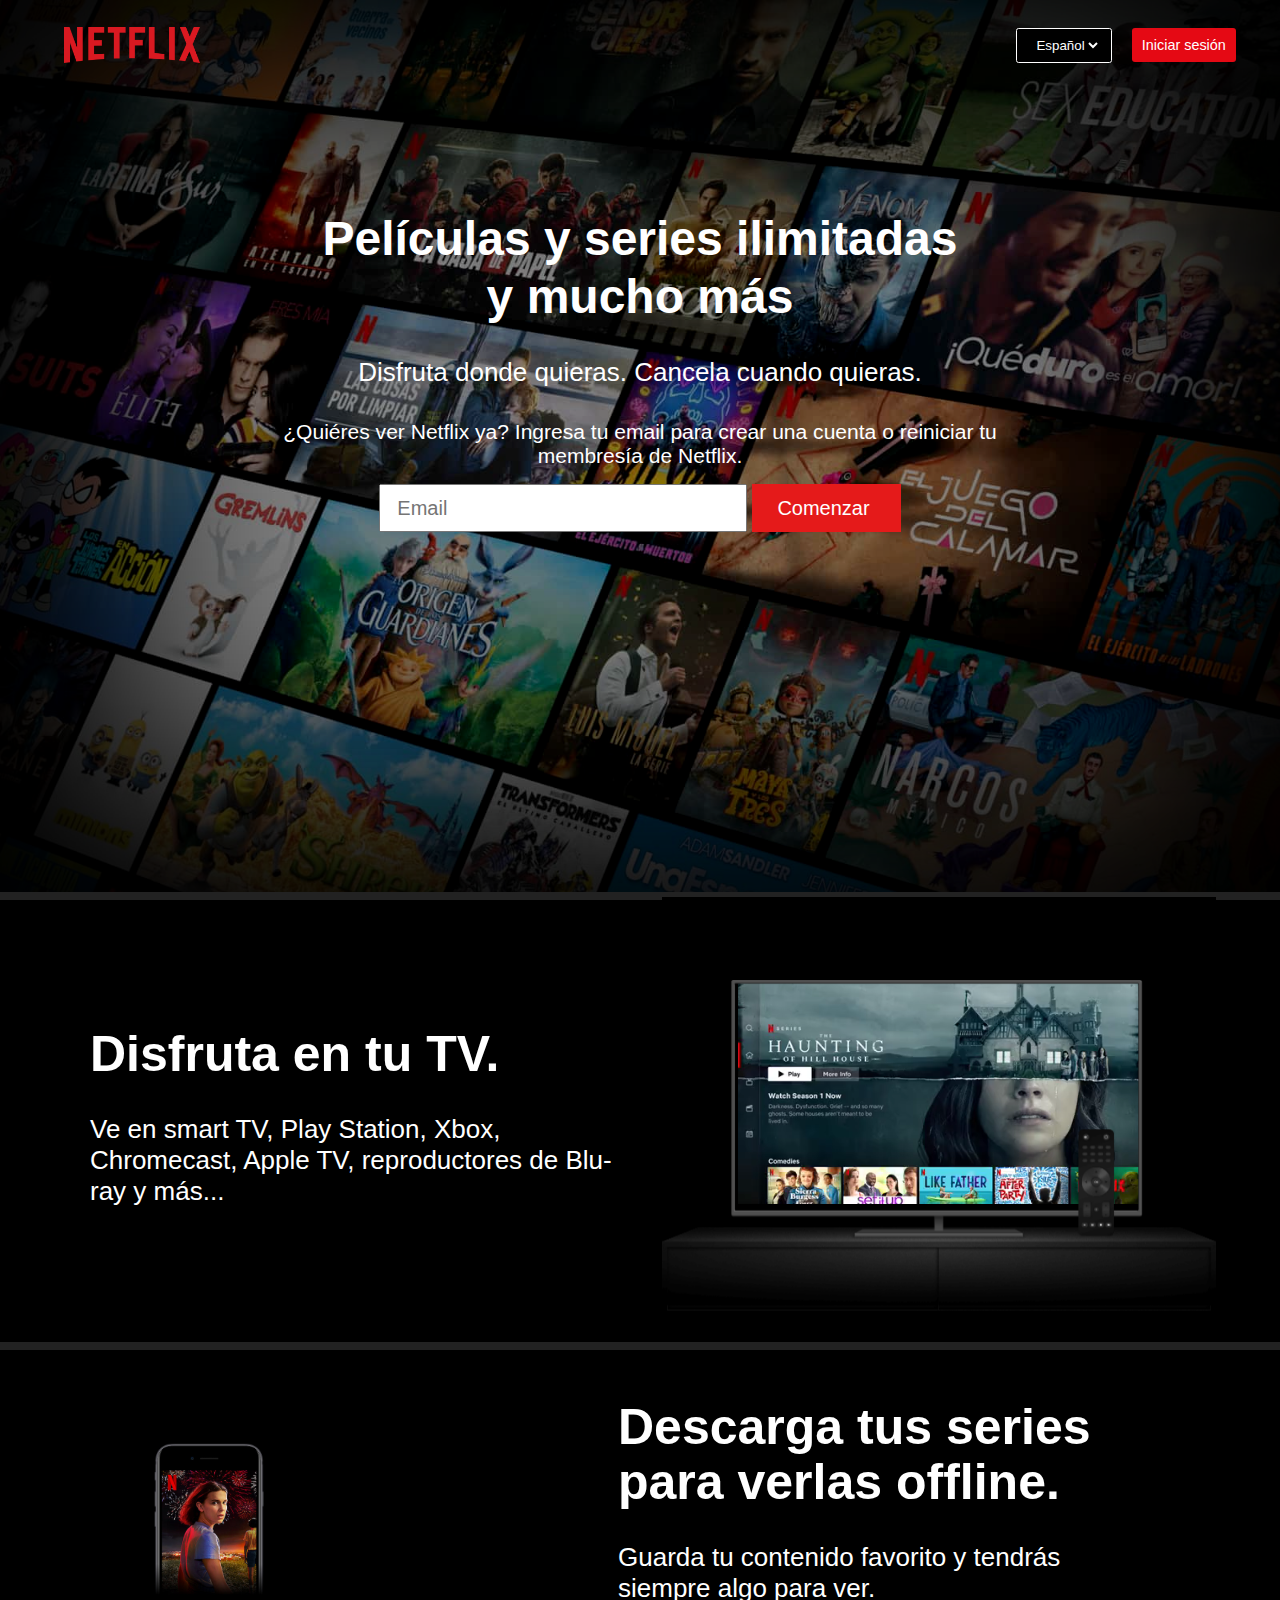
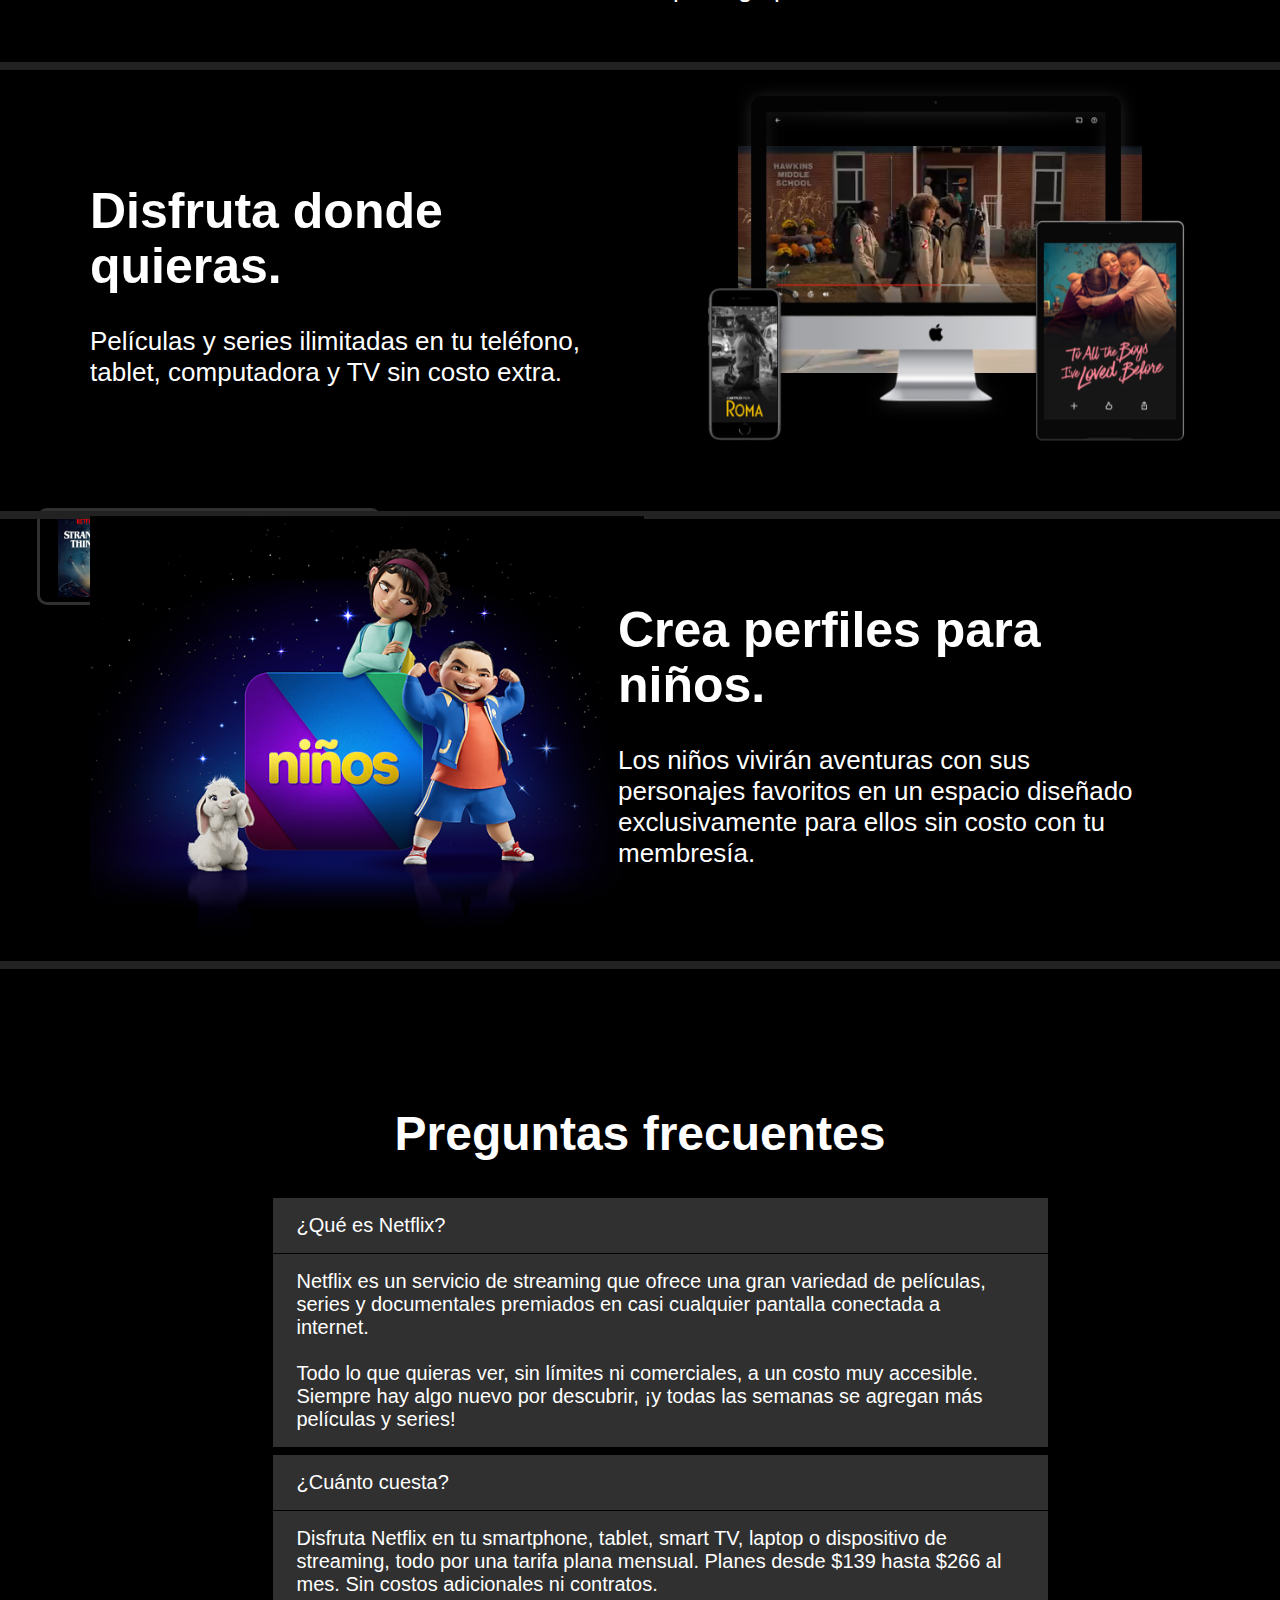
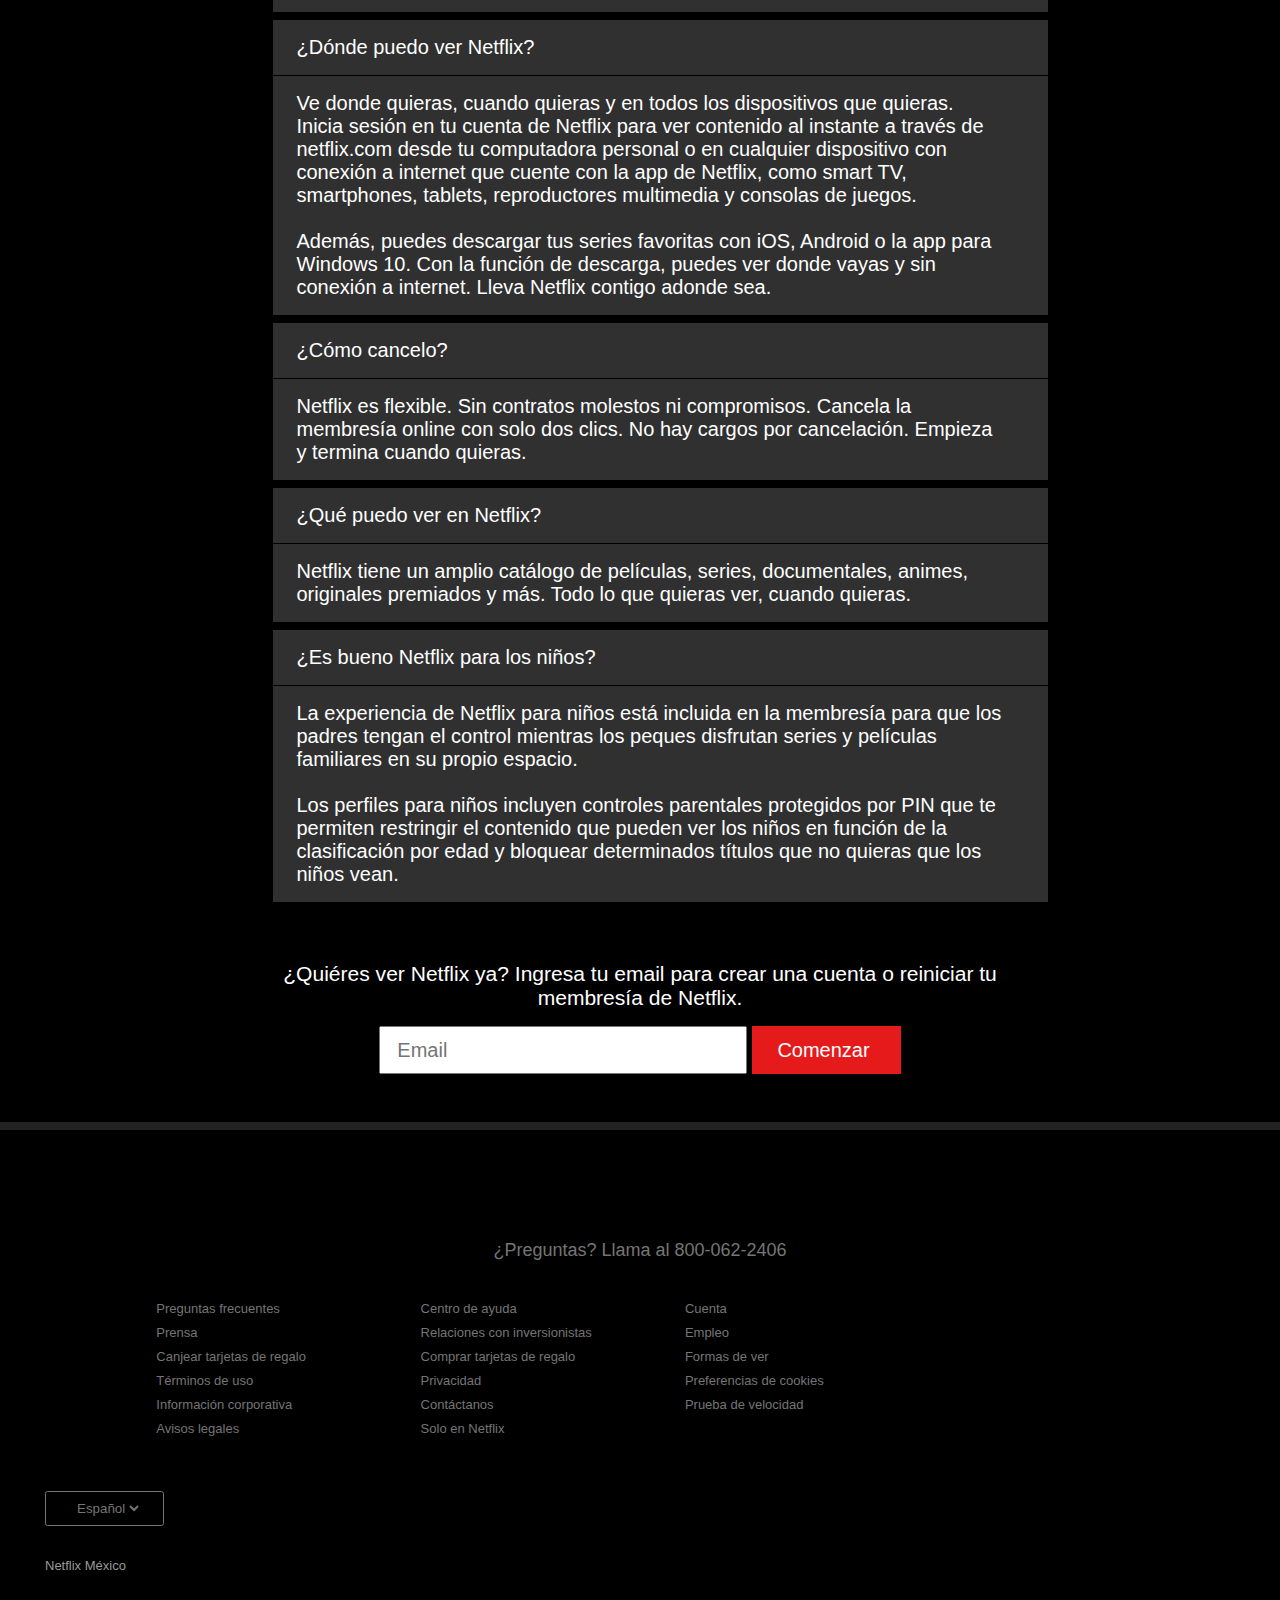
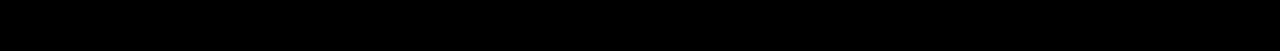
==== commit 057e9afb: "sections changed to main section, cards renamed, classes modified for general purpose" ====
--- a/index.html
+++ b/index.html
@@ -15,321 +15,358 @@
 
 	<body>
 
-		<header class="showcase">
-			<div class="showcase-top-bg">
-				<div class="showcase-top">
-					<img src="./assets/img/netflix-logo.png" alt="netflix-logo">
-					<div class="right-nav">
-						<div class="language-switcher">
-							<i class="fas fa-globe"></i>
-							<select name="" id="" class="switcher">
-								<option selected lang="es" value="/mx/" data-language="es" data-country="MX">
-									Español
-								</option>
-								<option lang="en" value="/mx-en/" data-language="en" data-country="MX">
-									English
-								</option>
-							</select>
-						</div>
-						<a href="#" class="login">Iniciar sesión</a>
-					</div>
-				</div>
-				<div class="showcase-hero-content">
-					<h1 class="hero-title">Películas y series ilimitadas y mucho más</h1>
-					<h2 class="hero-subtitle">Disfruta donde quieras. Cancela cuando quieras.</h2>
-					<div class="card">
-						<h3 class="email-form-title">¿Quiéres ver Netflix ya? Ingresa tu email para crear una cuenta o reiniciar tu
-							membresía
-							de Netflix.</h3>
-						<input type="email" placeholder="Email">
-						<button> Comenzar
-							<i class="fas fa-chevron-right"></i> </button>
-					</div>
-				</div>
-			</div>
-		</header>
-
-		<section class="main-content devices">
-			<div class="main-section-text">
-				<h1>Disfruta en tu TV.</h1>
-				<p>Ve en smart TV, Play Station, Xbox, Chromecast, Apple TV, reproductores de Blu-ray y más...</p>
-			</div>
-			<div class="devices-card">
-				<video width="auto" height="233" autoplay loop>
-					<source src="./assets/videos/video-tv-1.m4v" type="video/mp4">
-				</video>
-				<img src="./assets/img/tv.png" alt="tv">
-			</div>
-		</section>
-
-
-		<section class="main-content download">
-			<div class="stranger-mob-card">
-				<img src="./assets/img/mobile-stranger.jpg" class="img-stranger alt=" stranger"
-					class="stranger-animation-wrapper">
-				<div class="download-card">
-					<img src="./assets/img/boxshot-stranger-things.png" alt="maybe">
-					<div class="stranger-download-text">
-						<p>Stranger Things <br>
-							<span>Descargando...</span>
-						</p>
-					</div>
-					<img src="./assets/gifs/download-icon.gif" alt="download-gif">
-				</div>
-			</div>
-			</div>
-			<div class="main-section-text">
-				<h1 class="title">Descarga tus series para verlas offline.</h1>
-				<p>Guarda tu contenido favorito y tendrás siempre algo para ver.</p>
-			</div>
-		</section>
-
-		<section class="main-content anywhere">
-			<div class="main-section-text">
-				<h1 class="title">Disfruta donde quieras.</h1>
-				<p>Películas y series ilimitadas en tu teléfono, tablet, computadora y TV sin costo extra.</p>
-			</div>
-			<div class="anywhere-card">
-				<video width="auto" height="233" autoplay loop>
-					<source src="./assets/videos/video-devices.m4v" type="video/mp4">
-				</video>
-				<img src="./assets/img/device-pile.png" alt="devices">
-			</div>
-		</section>
-
-		<section class="main-content kids">
-			<div class="main-section-card">
-				<img src="./assets/img/kids.png" alt="kids-section">
-			</div>
-			<div class="main-section-text">
-				<h1 class="title">Crea perfiles para niños.</h1>
-				<p>Los niños vivirán aventuras con sus personajes favoritos en un espacio diseñado exclusivamente para ellos sin
-					costo con tu membresía.</p>
-			</div>
-		</section>
-
-		<section class="faq-section">
-			<div class="faqs-title">
-				<h1 class="hero-title"> Preguntas frecuentes </h1>
-			</div>
-			<div class="faqs-list">
-				<ul>
-					<li>
-						<button class="faq-question">¿Qué es Netflix?
-							<i class="fas fa-plus"></i>
-						</button>
-						<div class="faq-answer">
-							<span>
-								Netflix es un servicio de streaming que ofrece una gran variedad de películas, series y documentales
-								premiados en casi
-								cualquier pantalla conectada a internet.
-								<br>
-								<br>
-								Todo lo que quieras ver, sin límites ni comerciales, a un costo muy accesible. Siempre hay algo nuevo
-								por
-								descubrir, ¡y
-								todas las semanas se agregan más películas y series!
-							</span>
-						</div>
-					</li>
-					<li>
-						<button class="faq-question">¿Cuánto cuesta?
-							<i class="fas fa-plus"></i>
-						</button>
-						<div class="faq-answer">
-							<span>
-								Disfruta Netflix en tu smartphone, tablet, smart TV, laptop o dispositivo de streaming, todo por una
-								tarifa plana
-								mensual. Planes desde $139 hasta $266 al mes. Sin costos adicionales ni contratos.
-							</span>
-						</div>
-					</li>
-					<li>
-						<button class="faq-question">¿Dónde puedo ver Netflix?
-							<i class="fas fa-plus"></i>
-						</button>
-						<div class="faq-answer">
-							<span>
-								Ve donde quieras, cuando quieras y en todos los dispositivos que quieras. Inicia sesión en tu cuenta
-								de Netflix para ver
-								contenido al instante a través de netflix.com desde tu computadora personal o en cualquier dispositivo
-								con
-								conexión a
-								internet que cuente con la app de Netflix, como smart TV, smartphones, tablets, reproductores multimedia
-								y
-								consolas de
-								juegos.
-								<br>
-								<br>
-								Además, puedes descargar tus series favoritas con iOS, Android o la app para Windows 10. Con la función
-								de
-								descarga,
-								puedes ver donde vayas y sin conexión a internet. Lleva Netflix contigo adonde sea.
-							</span>
-						</div>
-					</li>
-					<li>
-						<button class="faq-question">¿Cómo cancelo?
-							<i class="fas fa-plus"></i>
-						</button>
-						<div class="faq-answer">
-							<span>
-								Netflix es flexible. Sin contratos molestos ni compromisos. Cancela la membresía online con solo dos
-								clics. No hay cargos por cancelación. Empieza y termina cuando quieras.
-							</span>
-						</div>
-					</li>
-					<li>
-						<button class="faq-question">¿Qué puedo ver en Netflix?
-							<i class="fas fa-plus"></i>
-						</button>
-						<div class="faq-answer">
-							<span>
-								Netflix tiene un amplio catálogo de películas, series, documentales, animes, originales premiados y
-								más. Todo lo que quieras ver, cuando quieras.
-							</span>
-						</div>
-					</li>
-					<li>
-						<button class="faq-question">¿Es bueno Netflix para los niños?
-							<i class="fas fa-plus"></i>
-						</button>
-						<div class="faq-answer">
-							<span>La experiencia de Netflix para niños está incluida en la membresía para que los padres tengan el
-								control mientras los peques disfrutan series y películas familiares en su propio espacio.
-								<br>
-								<br>
-								Los perfiles para niños incluyen controles parentales protegidos por PIN que te permiten restringir el
-								contenido que
-								pueden ver los niños en función de la clasificación por edad y bloquear determinados títulos que no
-								quieras que los
-								niños vean.
-							</span>
-						</div>
-					</li>
-				</ul>
-			</div>
-			<div class="card">
-				<h3 class="email-form-title">¿Quiéres ver Netflix ya? Ingresa tu email para crear una cuenta o reiniciar tu
-					membresía de Netflix.</h3>
-				<input type="email" placeholder="Email">
-				<button> Comenzar
-					<i class="fas fa-chevron-right"></i> </button>
-			</div>
-		</section>
-
-		<footer class="footer-container">
-			<div class="footer-links-wrapper">
-				<div class="footer-question">
-					<p>¿Preguntas? Llama al <a href="https://www.netflix.com/mx/tel:800-062-2406">800-062-2406</a></p>
-				</div>
-				<div class="footer-list">
+		<div class="hero-container">
+			<header class="showcase">
+				<div class="showcase-top-bg">
+					<div class="showcase-top">
+						<img src="./assets/img/netflix-logo.png" alt="netflix-logo">
+						<div class="right-nav">
+							<div class="language-switcher">
+								<i class="fas fa-globe"></i>
+								<select name="" id="" class="switcher">
+									<option selected lang="es" value="/mx/" data-language="es" data-country="MX">
+										Español
+									</option>
+									<option lang="en" value="/mx-en/" data-language="en" data-country="MX">
+										English
+									</option>
+								</select>
+							</div>
+							<a href="#" class="login">Iniciar sesión</a>
+						</div>
+					</div>
+					<div class="showcase-hero-content">
+						<h1 class="hero-title">Películas y series ilimitadas y mucho más</h1>
+						<h2 class="hero-subtitle">Disfruta donde quieras. Cancela cuando quieras.</h2>
+						<div class="card">
+							<h3 class="email-form-title">¿Quiéres ver Netflix ya? Ingresa tu email para crear una cuenta o reiniciar
+								tu
+								membresía
+								de Netflix.</h3>
+							<input type="email" placeholder="Email">
+							<button> Comenzar
+								<i class="fas fa-chevron-right"></i> </button>
+						</div>
+					</div>
+				</div>
+			</header>
+
+			<!-- /////////////////////////// cards ///////////////////////////////// -->
+			<main class="story-cards">
+				<!-- devices -->
+				<section class="main-content">
+					<div class="card-container">
+						<div class="main-section-text">
+							<h1>Disfruta en tu TV.</h1>
+							<p>Ve en smart TV, Play Station, Xbox, Chromecast, Apple TV, reproductores de Blu-ray y más...</p>
+						</div>
+						<div class="card-animation">
+							<div class="card-image-container">
+								<img src="./assets/img/tv.png" alt="tv">
+								<div class="animation-container">
+									<video width="auto" height="233" autoplay loop>
+										<source src="./assets/videos/video-tv-1.m4v" type="video/mp4">
+									</video>
+								</div>
+							</div>
+						</div>
+					</div>
+				</section>
+				<!-- devices -->
+
+				<!-- download -->
+				<section class="main-content">
+					<div class="card-container">
+						<div class="card-animation">
+							<div class="stranger-mob-card">
+								<img src="./assets/img/mobile-stranger.jpg" class="img-stranger alt=" stranger"
+									class="stranger-animation-wrapper">
+								<div class="download-card">
+									<img src="./assets/img/boxshot-stranger-things.png" alt="maybe">
+									<div class="stranger-download-text">
+										<p>Stranger Things <br>
+											<span>Descargando...</span>
+										</p>
+									</div>
+									<img src="./assets/gifs/download-icon.gif" alt="download-gif">
+								</div>
+							</div>
+						</div>
+						<div class="main-section-text">
+							<h1 class="title">Descarga tus series para verlas offline.</h1>
+							<p>Guarda tu contenido favorito y tendrás siempre algo para ver.</p>
+						</div>
+					</div>
+				</section>
+				<!-- download -->
+
+				<!-- anywhere -->
+				<section class="main-content anywhere">
+					<div class="card-container">
+						<div class="main-section-text">
+							<h1 class="title">Disfruta donde quieras.</h1>
+							<p>Películas y series ilimitadas en tu teléfono, tablet, computadora y TV sin costo extra.</p>
+						</div>
+						<div class="card-animation">
+							<div class="card-image-container">
+								<img src="./assets/img/device-pile.png" alt="devices">
+								<div class="animation-container">
+									<video width="auto" height="233" autoplay loop>
+										<source src="./assets/videos/video-devices.m4v" type="video/mp4">
+									</video>
+								</div>
+							</div>
+						</div>
+					</div>
+				</section>
+				<!-- anywhere -->
+
+				<!-- kids -->
+				<section class="main-content">
+					<div class="card-container">
+						<div class="card-animation">
+							<div class="card-image-container">
+								<img src="./assets/img/kids.png" alt="kids-section">
+							</div>
+						</div>
+						<div class="main-section-text">
+							<h1 class="title">Crea perfiles para niños.</h1>
+							<p>Los niños vivirán aventuras con sus personajes favoritos en un espacio diseñado exclusivamente para
+								ellos sin costo con tu membresía.</p>
+						</div>
+					</div>
+				</section>
+				<!-- kids -->
+			</main>
+			<!-- /////////////////////////// cards ///////////////////////////////// -->
+
+			<section class="faq-section">
+				<div class="faqs-title">
+					<h1 class="hero-title"> Preguntas frecuentes </h1>
+				</div>
+				<div class="faqs-list">
 					<ul>
-						<li class="list-item">
-							<a href="https://help.netflix.com/support/412">
-								Preguntas frecuentes
-							</a>
-						</li>
-						<li class="list-item">
-							<a href="https://help.netflix.com/">
-								Centro de ayuda
-							</a>
-						</li>
-						<li class="list-item">
-							<a href="https://www.netflix.com/youraccount">
-								Cuenta
-							</a>
-						</li>
-						<li class="list-item">
-							<a href="https://media.netflix.com/">
-								Prensa
-							</a>
-						</li>
-						<li class="list-item">
-							<a href="http://ir.netflix.com/">
-								Relaciones con inversionistas
-							</a>
-						</li>
-						<li class="list-item">
-							<a href="https://jobs.netflix.com/jobs">
-								Empleo
-							</a>
-						</li>
-						<li class="list-item">
-							<a href="https://www.netflix.com/redeem">
-								Canjear tarjetas de regalo
-							</a>
-						</li>
-						<li class="list-item">
-							<a href="https://www.netflix.com/gift-cards">
-								Comprar tarjetas de regalo
-							</a>
-						</li>
-						<li class="list-item">
-							<a href="https://www.netflix.com/watch">
-								Formas de ver
-							</a>
-						</li>
-						<li class="list-item">
-							<a href="https://help.netflix.com/legal/termsofuse">
-								Términos de uso
-							</a>
-						</li>
-						<li class="list-item">
-							<a href="https://help.netflix.com/legal/privacy">
-								Privacidad
-							</a>
-						</li>
-						<li class="list-item">
-							<a href="#">
-								Preferencias de cookies
-							</a>
-						</li>
-						<li class="list-item">
-							<a href="https://help.netflix.com/legal/corpinfo">
-								Información corporativa
-							</a>
-						</li>
-						<li class="list-item">
-							<a href="https://help.netflix.com/contactus">
-								Contáctanos
-							</a>
-						</li>
-						<li class="list-item">
-							<a href="https://fast.com/">
-								Prueba de velocidad
-							</a>
-						</li>
-						<li class="list-item">
-							<a href="https://help.netflix.com/legal/notices">
-								Avisos legales
-							</a>
-						</li>
-						<li class="list-item">
-							<a href="https://www.netflix.com/mx/browse/genre/839338">
-								Solo en Netflix
-							</a>
+						<li>
+							<button class="faq-question">¿Qué es Netflix?
+								<i class="fas fa-plus"></i>
+							</button>
+							<div class="faq-answer">
+								<span>
+									Netflix es un servicio de streaming que ofrece una gran variedad de películas, series y documentales
+									premiados en casi
+									cualquier pantalla conectada a internet.
+									<br>
+									<br>
+									Todo lo que quieras ver, sin límites ni comerciales, a un costo muy accesible. Siempre hay algo
+									nuevo
+									por
+									descubrir, ¡y
+									todas las semanas se agregan más películas y series!
+								</span>
+							</div>
+						</li>
+						<li>
+							<button class="faq-question">¿Cuánto cuesta?
+								<i class="fas fa-plus"></i>
+							</button>
+							<div class="faq-answer">
+								<span>
+									Disfruta Netflix en tu smartphone, tablet, smart TV, laptop o dispositivo de streaming, todo por una
+									tarifa plana
+									mensual. Planes desde $139 hasta $266 al mes. Sin costos adicionales ni contratos.
+								</span>
+							</div>
+						</li>
+						<li>
+							<button class="faq-question">¿Dónde puedo ver Netflix?
+								<i class="fas fa-plus"></i>
+							</button>
+							<div class="faq-answer">
+								<span>
+									Ve donde quieras, cuando quieras y en todos los dispositivos que quieras. Inicia sesión en tu cuenta
+									de Netflix para ver
+									contenido al instante a través de netflix.com desde tu computadora personal o en cualquier
+									dispositivo
+									con
+									conexión a
+									internet que cuente con la app de Netflix, como smart TV, smartphones, tablets, reproductores
+									multimedia
+									y
+									consolas de
+									juegos.
+									<br>
+									<br>
+									Además, puedes descargar tus series favoritas con iOS, Android o la app para Windows 10. Con la
+									función
+									de
+									descarga,
+									puedes ver donde vayas y sin conexión a internet. Lleva Netflix contigo adonde sea.
+								</span>
+							</div>
+						</li>
+						<li>
+							<button class="faq-question">¿Cómo cancelo?
+								<i class="fas fa-plus"></i>
+							</button>
+							<div class="faq-answer">
+								<span>
+									Netflix es flexible. Sin contratos molestos ni compromisos. Cancela la membresía online con solo dos
+									clics. No hay cargos por cancelación. Empieza y termina cuando quieras.
+								</span>
+							</div>
+						</li>
+						<li>
+							<button class="faq-question">¿Qué puedo ver en Netflix?
+								<i class="fas fa-plus"></i>
+							</button>
+							<div class="faq-answer">
+								<span>
+									Netflix tiene un amplio catálogo de películas, series, documentales, animes, originales premiados y
+									más. Todo lo que quieras ver, cuando quieras.
+								</span>
+							</div>
+						</li>
+						<li>
+							<button class="faq-question">¿Es bueno Netflix para los niños?
+								<i class="fas fa-plus"></i>
+							</button>
+							<div class="faq-answer">
+								<span>La experiencia de Netflix para niños está incluida en la membresía para que los padres tengan el
+									control mientras los peques disfrutan series y películas familiares en su propio espacio.
+									<br>
+									<br>
+									Los perfiles para niños incluyen controles parentales protegidos por PIN que te permiten restringir
+									el
+									contenido que
+									pueden ver los niños en función de la clasificación por edad y bloquear determinados títulos que no
+									quieras que los
+									niños vean.
+								</span>
+							</div>
 						</li>
 					</ul>
 				</div>
-			</div>
-			<div class="language-switcher">
-				<i class="fas fa-globe"></i>
-				<select name="" id="" class="switcher">
-					<option selected lang="es" value="/mx/" data-language="es" data-country="MX">
-						Español
-					</option>
-					<option lang="en" value="/mx-en/" data-language="en" data-country="MX">
-						English
-					</option>
-				</select>
-			</div>
-
-			<div class="lang-selection-container">
-				<p>Netflix México</p>
-			</div>
-		</footer>
-
+				<div class="card">
+					<h3 class="email-form-title">¿Quiéres ver Netflix ya? Ingresa tu email para crear una cuenta o reiniciar tu
+						membresía de Netflix.</h3>
+					<input type="email" placeholder="Email">
+					<button> Comenzar
+						<i class="fas fa-chevron-right"></i> </button>
+				</div>
+			</section>
+
+			<footer class="footer-container">
+				<div class="footer-links-wrapper">
+					<div class="footer-question">
+						<p>¿Preguntas? Llama al <a href="https://www.netflix.com/mx/tel:800-062-2406">800-062-2406</a></p>
+					</div>
+					<div class="footer-list">
+						<ul>
+							<li class="list-item">
+								<a href="https://help.netflix.com/support/412">
+									Preguntas frecuentes
+								</a>
+							</li>
+							<li class="list-item">
+								<a href="https://help.netflix.com/">
+									Centro de ayuda
+								</a>
+							</li>
+							<li class="list-item">
+								<a href="https://www.netflix.com/youraccount">
+									Cuenta
+								</a>
+							</li>
+							<li class="list-item">
+								<a href="https://media.netflix.com/">
+									Prensa
+								</a>
+							</li>
+							<li class="list-item">
+								<a href="http://ir.netflix.com/">
+									Relaciones con inversionistas
+								</a>
+							</li>
+							<li class="list-item">
+								<a href="https://jobs.netflix.com/jobs">
+									Empleo
+								</a>
+							</li>
+							<li class="list-item">
+								<a href="https://www.netflix.com/redeem">
+									Canjear tarjetas de regalo
+								</a>
+							</li>
+							<li class="list-item">
+								<a href="https://www.netflix.com/gift-cards">
+									Comprar tarjetas de regalo
+								</a>
+							</li>
+							<li class="list-item">
+								<a href="https://www.netflix.com/watch">
+									Formas de ver
+								</a>
+							</li>
+							<li class="list-item">
+								<a href="https://help.netflix.com/legal/termsofuse">
+									Términos de uso
+								</a>
+							</li>
+							<li class="list-item">
+								<a href="https://help.netflix.com/legal/privacy">
+									Privacidad
+								</a>
+							</li>
+							<li class="list-item">
+								<a href="#">
+									Preferencias de cookies
+								</a>
+							</li>
+							<li class="list-item">
+								<a href="https://help.netflix.com/legal/corpinfo">
+									Información corporativa
+								</a>
+							</li>
+							<li class="list-item">
+								<a href="https://help.netflix.com/contactus">
+									Contáctanos
+								</a>
+							</li>
+							<li class="list-item">
+								<a href="https://fast.com/">
+									Prueba de velocidad
+								</a>
+							</li>
+							<li class="list-item">
+								<a href="https://help.netflix.com/legal/notices">
+									Avisos legales
+								</a>
+							</li>
+							<li class="list-item">
+								<a href="https://www.netflix.com/mx/browse/genre/839338">
+									Solo en Netflix
+								</a>
+							</li>
+						</ul>
+					</div>
+				</div>
+				<div class="language-switcher">
+					<i class="fas fa-globe"></i>
+					<select name="" id="" class="switcher">
+						<option selected lang="es" value="/mx/" data-language="es" data-country="MX">
+							Español
+						</option>
+						<option lang="en" value="/mx-en/" data-language="en" data-country="MX">
+							English
+						</option>
+					</select>
+				</div>
+
+				<div class="lang-selection-container">
+					<p>Netflix México</p>
+				</div>
+			</footer>
+		</div>
 	</body>
 
 </html>--- a/css/main.css
+++ b/css/main.css
@@ -14,6 +14,15 @@
 	color: #999;
 }
 
+/* hero-container */
+
+.hero-container {
+	width: 100%;
+	overflow-x: hidden;
+}
+
+/* hero-container */
+
 ul {
 	list-style: none;
 }
@@ -59,7 +68,6 @@
 }
 
 .showcase-top {
-	position: relative;
 	height: 90px;
 	display: flex;
 	justify-content: space-between;
@@ -89,6 +97,7 @@
 	padding: 0.5rem 0.575rem;
 	margin: auto 8px;
 	color: #fff;
+	background-color: #000;
 }
 
 i {
@@ -117,6 +126,7 @@
 	padding: 0.5rem 0.575rem;
 	margin: auto 12px;
 	font-weight: 400;
+	white-space: nowrap;
 }
 
 .email-form-title {
@@ -186,22 +196,35 @@
 
 /* /////////////////// section main content\\\\\\\\\\\\\\\\\\ */
 
-/* devices */
+/* story-cards */
+
+.story-cards {
+	margin: 0 auto;
+}
 
 .main-content {
-	display: flex;
-	flex-direction: row;
+	position: relative;
+	border-bottom: 8px solid #222;
+	padding: 50px 5%;
+	margin-bottom: 0;
+	background: 0 0;
+	color: #fff;
+}
+
+.card-container {
+	max-width: 1100px;
+	margin: 0 auto;
+	display: flex;
+	align-items: center;
 	justify-content: space-between;
-	align-items: center;
-	padding: 70px 45px;
-	border-bottom: 8px solid #222;
 }
 
 .main-section-text {
-	width: 50%;
-	height: auto;
-	margin-left: 3rem;
-	color: #fff;
+	width: 52%;
+	height: 100%;
+	flex: 0 1 auto;
+	padding: 0 3rem 0 0;
+	z-index: 3;
 }
 
 .main-section-text h1 {
@@ -215,27 +238,43 @@
 	font-weight: 400;
 }
 
-.devices-card {
-	display: flex;
-	justify-content: space-between;
-	align-items: center;
-	width: 45%;
-}
-
-.devices-card video {
+.card-animation {
+	width: 48%;
+	height: 100%;
+	display: flex;
+	flex: 0 1 auto;
+	box-sizing: border-box;
+}
+
+.card-image-container {
+	margin: -10% -5% -5% 0;
+	position: relative;
+	overflow: hidden;
+}
+
+.card-image-container img {
+	position: relative;
+	z-index: 2;
+}
+
+.animation-container {
+	width: 100%;
+	height: 100%;
+	max-width: 73%;
+	max-height: 54%;
 	position: absolute;
-	width: auto;
-	height: 233px;
-	right: 9%;
-	top: 124%;
-}
-
-.devices-card img {
-	width: 100%;
-	position: relative;
-}
-
-/* devices */
+	top: 46%;
+	left: 50%;
+	transform: translate(-50%, -50%);
+}
+
+.animation-container video {
+	width: 100%;
+	height: 100%;
+	display: inline-block;
+	vertical-align: baseline;
+	object-fit: contain;
+}
 
 /* download */
 
@@ -277,32 +316,10 @@
 	display: flex;
 	flex-direction: column;
 }
-
 /* download */
 
-/* anywhere */
-
-.anywhere-card {
-	display: flex;
-	justify-content: space-between;
-	align-items: center;
-	width: 45%;
-}
-
-.anywhere-card video {
-	position: absolute;
-	width: auto;
-	height: 195px;
-	right: 12%;
-	top: 291%;
-}
-
-.anywhere-card img {
-	width: 100%;
-	position: relative;
-}
-
-/* anywhere */
+/* story-cards */
+/* /////////////////// section main content\\\\\\\\\\\\\\\\\\ */
 
 .faq-section {
 	display: flex;
--- a/css/responsive.css
+++ b/css/responsive.css
@@ -1,3 +1,41 @@
-@media screen and (min-width: 320px) and (max-width: 480px) {
-		
-}+@media only screen and (min-width: 320px) and (max-width: 480px) {
+	body {
+		font-size: 14px;
+	}
+
+	/* .showcase {
+		width: auto;
+	} */
+
+	.showcase-top-bg {
+		background: rgba(0, 0, 0, 0);
+		box-shadow: inset 120px 100px 250px #000, inset -120px -100px 250px #0000009c;
+	}
+
+	.showcase-top {
+		justify-content: space-around;
+		width: 100%;
+	}
+
+	.showcase-top img {
+		height: auto;
+		width: 120px;
+		margin: 0 auto;
+		padding: 0 10px 0 0;
+	}
+
+	.right-nav {
+		width: 50%;
+	}
+
+	.login {
+		width: auto;
+		height: 25px;
+		padding: 0.25rem 0.5rem;
+		margin: 0 2px auto 2px;
+	}
+
+	.showcase-hero-content {
+		padding: 15px 0;
+	}
+}
